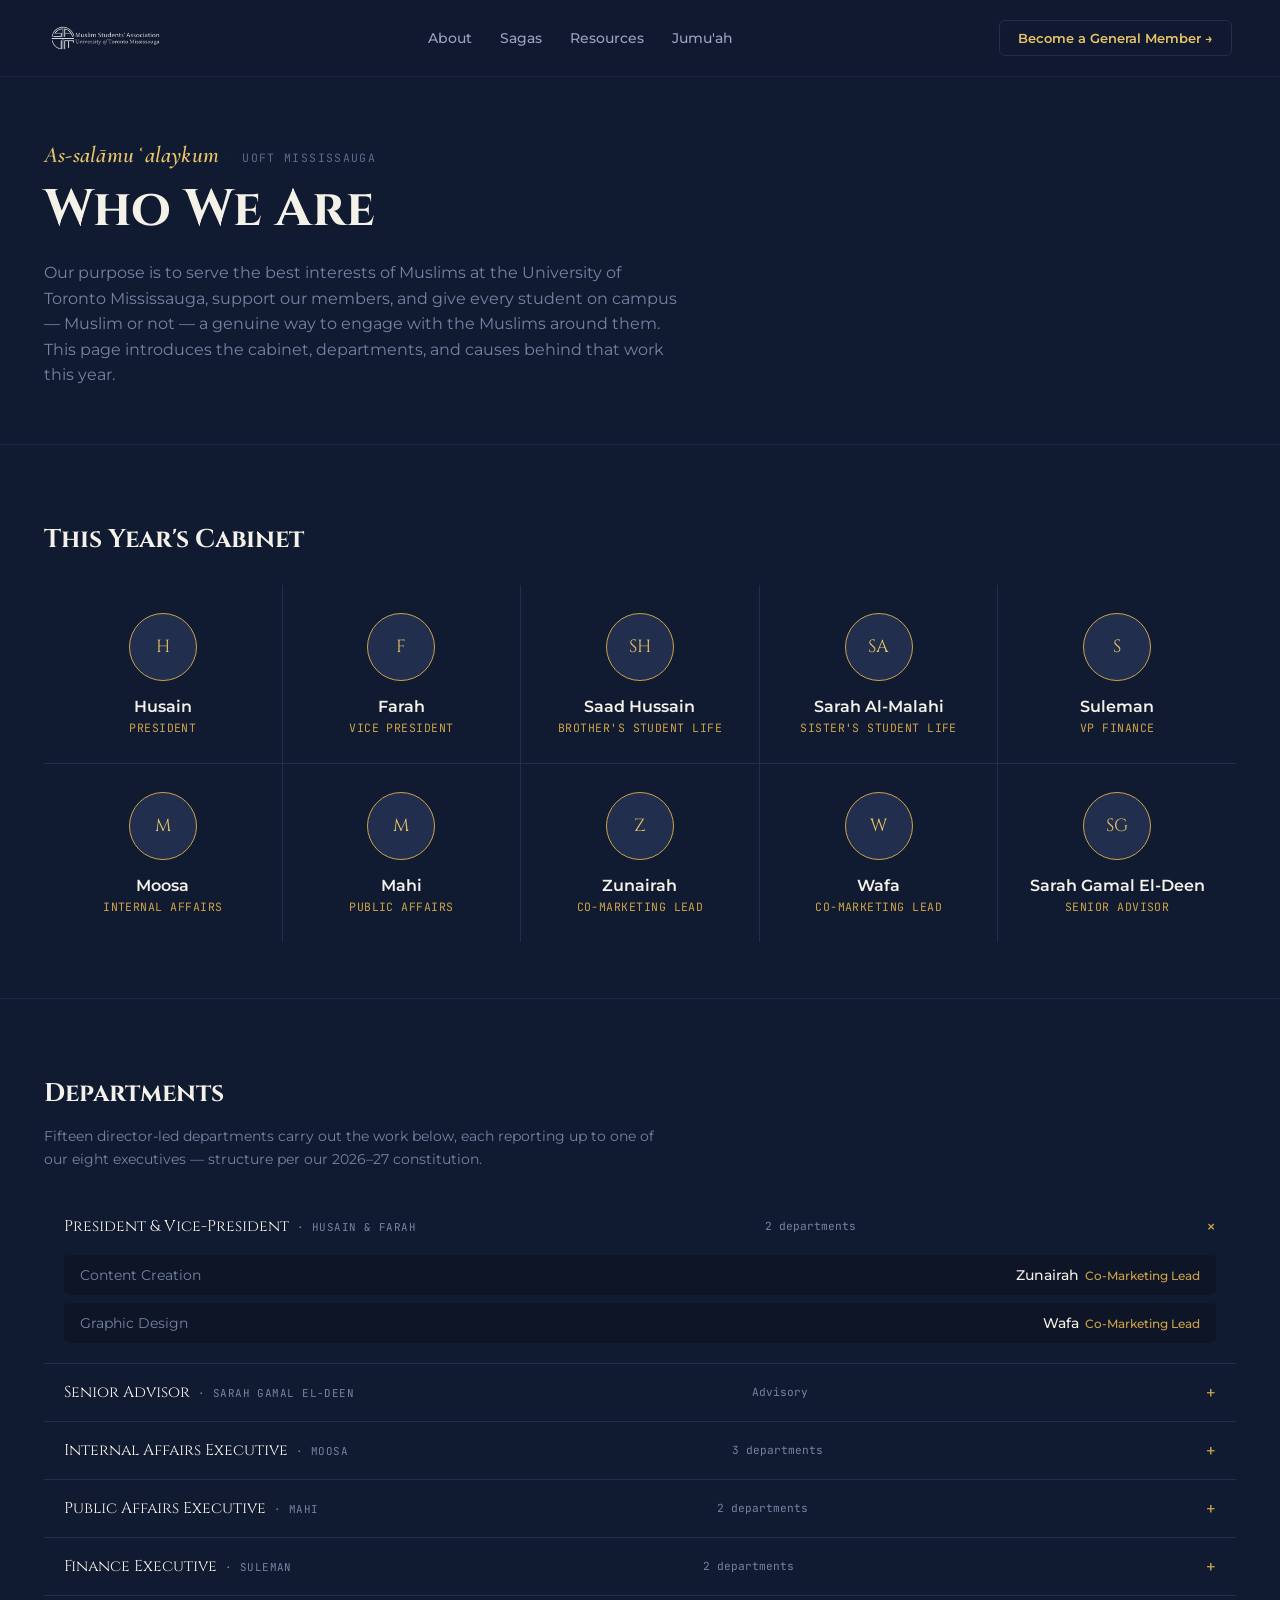
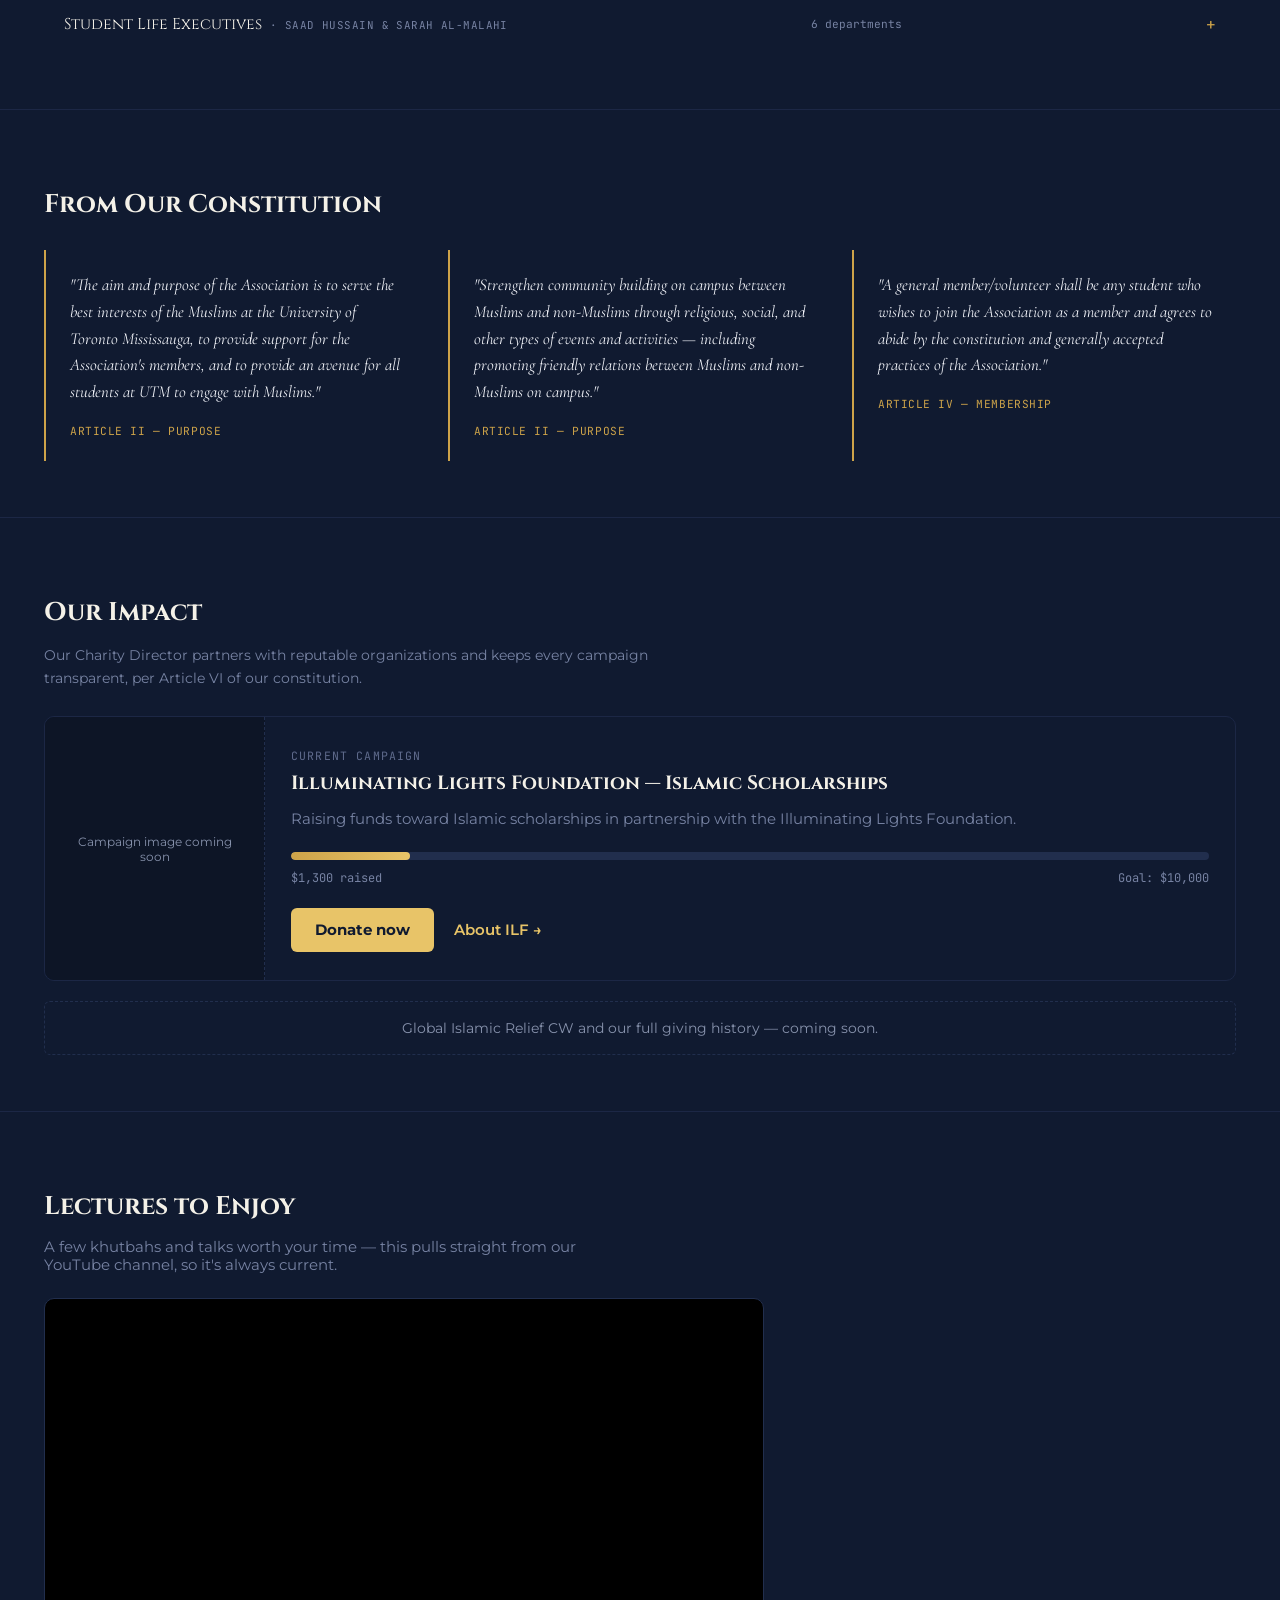
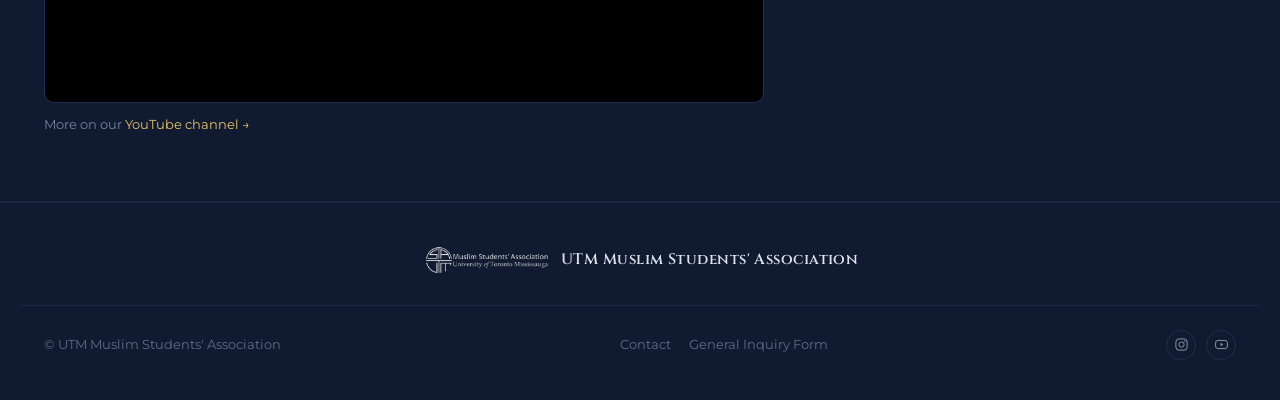
==== about.html @ b7ac8706 "Add files via upload" ====
<!DOCTYPE html>
<html lang="en">
<head>
<meta charset="UTF-8">
<meta name="viewport" content="width=device-width, initial-scale=1.0">
<title>About — UTM MSA</title>
<link rel="preconnect" href="https://fonts.googleapis.com">
<link href="https://fonts.googleapis.com/css2?family=Amiri:wght@400;700&family=Cinzel:wght@500;600;700&family=Cormorant+Garamond:ital,wght@1,500;1,600&family=Montserrat:wght@400;500;600;700&family=JetBrains+Mono:wght@400;500&display=swap" rel="stylesheet">
<link rel="stylesheet" href="styles.css">
<link rel="stylesheet" href="pages.css">
<link rel="stylesheet" href="resources.css">
</head>
<body>

<header class="site-header">
  <div class="wrap" style="display:flex; align-items:center; justify-content:space-between; width:100%;">
    <a class="brand" href="index.html">
      <img src="utm-msa-logo.png" alt="UTM MSA logo" class="site-logo-img">
    </a>
    <nav class="main-nav" style="display:flex; gap:28px; font-size:0.9rem;">
      <a href="about.html">About</a>
      <a href="events.html">Sagas</a>
      <a href="resources.html">Resources</a>
      <a href="jumuah.html">Jumu'ah</a>
    </nav>
    <a class="nav-cta" href="https://forms.gle/REPLACE_ME_GENERAL_FORM" target="_blank" rel="noopener">Become a General Member →</a>
  </div>
</header>

<main>
  <section class="page-hero">
    <div class="wrap">
      <span class="kicker"><span class="kicker-script">As-salāmu ʿalaykum</span><span class="kicker-sep">·</span><span class="kicker-loc">UofT Mississauga</span></span>
      <h1>Who We Are</h1>
      <p>
        Our purpose is to serve the best interests of Muslims at the University of Toronto Mississauga, support our members, and give every student on campus — Muslim or not — a genuine way to engage with the Muslims around them. This page introduces the cabinet, departments, and causes behind that work this year.
      </p>
    </div>
  </section>

  <section class="section-block">
    <div class="wrap">
      <h2 class="section-title">This Year's Cabinet</h2>
      <div class="team-grid" id="teamGrid">
        <!-- Cards are generated by events-team.js from the TEAM array below.
             To edit a name, just change it in that array — no HTML editing needed. -->
      </div>
    </div>
  </section>

  <section class="section-block">
    <div class="wrap">
      <h2 class="section-title">Departments</h2>
      <p class="section-intro">Fifteen director-led departments carry out the work below, each reporting up to one of our eight executives — structure per our 2026–27 constitution.</p>

      <div class="org-chart">
        <details class="org-group" open>
          <summary><span class="org-exec">President &amp; Vice-President<em>· Husain &amp; Farah</em></span><span class="org-count">2 departments</span></summary>
          <ul class="org-directors">
            <li><span class="org-dept">Content Creation</span><span class="org-name">Zunairah<em>Co-Marketing Lead</em></span></li>
            <li><span class="org-dept">Graphic Design</span><span class="org-name">Wafa<em>Co-Marketing Lead</em></span></li>
          </ul>
        </details>

        <details class="org-group">
          <summary><span class="org-exec">Senior Advisor<em>· Sarah Gamal El-Deen</em></span><span class="org-count">Advisory</span></summary>
          <ul class="org-directors">
            <li><span class="org-dept">No directors — advises and supports across every department, keeps long-term projects on track.</span></li>
          </ul>
        </details>

        <details class="org-group">
          <summary><span class="org-exec">Internal Affairs Executive<em>· Moosa</em></span><span class="org-count">3 departments</span></summary>
          <ul class="org-directors">
            <li><span class="org-dept">Islamic Awareness (Da'wah)</span><span class="org-name org-open">Position open</span></li>
            <li><span class="org-dept">Brothers' Prayer Services</span><span class="org-name org-open">Position open</span></li>
            <li><span class="org-dept">Sisters' Prayer Services</span><span class="org-name org-open">Position open</span></li>
          </ul>
        </details>

        <details class="org-group">
          <summary><span class="org-exec">Public Affairs Executive<em>· Mahi</em></span><span class="org-count">2 departments</span></summary>
          <ul class="org-directors">
            <li><span class="org-dept">Campus Advocacy</span><span class="org-name org-open">Position open</span></li>
            <li><span class="org-dept">International Advocacy</span><span class="org-name org-open">Position open</span></li>
          </ul>
        </details>

        <details class="org-group">
          <summary><span class="org-exec">Finance Executive<em>· Suleman</em></span><span class="org-count">2 departments</span></summary>
          <ul class="org-directors">
            <li><span class="org-dept">Charity</span><span class="org-name org-open">Position open</span></li>
            <li><span class="org-dept">Partnership</span><span class="org-name org-open">Position open</span></li>
          </ul>
        </details>

        <details class="org-group">
          <summary><span class="org-exec">Student Life Executives<em>· Saad Hussain &amp; Sarah Al-Malahi</em></span><span class="org-count">6 departments</span></summary>
          <ul class="org-directors">
            <li><span class="org-dept">Brothers' Events</span><span class="org-name org-open">Position open</span></li>
            <li><span class="org-dept">Sisters' Events</span><span class="org-name org-open">Position open</span></li>
            <li><span class="org-dept">Brothers' Islamic Education</span><span class="org-name org-open">Position open</span></li>
            <li><span class="org-dept">Sisters' Islamic Education</span><span class="org-name org-open">Position open</span></li>
            <li><span class="org-dept">Brothers' Volunteer Coordinator</span><span class="org-name org-open">Position open</span></li>
            <li><span class="org-dept">Sisters' Volunteer Coordinator</span><span class="org-name org-open">Position open</span></li>
          </ul>
        </details>
      </div>
    </div>
  </section>

  <section class="section-block">
    <div class="wrap">
      <h2 class="section-title">From Our Constitution</h2>
      <div class="constitution-grid">
        <blockquote class="constitution-card">
          <p>"The aim and purpose of the Association is to serve the best interests of the Muslims at the University of Toronto Mississauga, to provide support for the Association's members, and to provide an avenue for all students at UTM to engage with Muslims."</p>
          <cite>Article II — Purpose</cite>
        </blockquote>
        <blockquote class="constitution-card">
          <p>"Strengthen community building on campus between Muslims and non-Muslims through religious, social, and other types of events and activities — including promoting friendly relations between Muslims and non-Muslims on campus."</p>
          <cite>Article II — Purpose</cite>
        </blockquote>
        <blockquote class="constitution-card">
          <p>"A general member/volunteer shall be any student who wishes to join the Association as a member and agrees to abide by the constitution and generally accepted practices of the Association."</p>
          <cite>Article IV — Membership</cite>
        </blockquote>
      </div>
    </div>
  </section>

  <section class="section-block" id="impact">
    <div class="wrap">
      <h2 class="section-title">Our Impact</h2>
      <p class="section-intro">Our Charity Director partners with reputable organizations and keeps every campaign transparent, per Article VI of our constitution.</p>

      <div class="charity-card">
        <div class="charity-card-media"><!-- REPLACE_ME: campaign photo/banner for Illuminating Lights Foundation --> Campaign image coming soon</div>
        <div class="charity-card-body">
          <span class="section-label">Current Campaign</span>
          <h3>Illuminating Lights Foundation — Islamic Scholarships</h3>
          <p>Raising funds toward Islamic scholarships in partnership with the Illuminating Lights Foundation.</p>
          <div class="charity-progress"><div class="charity-progress-bar" style="width:13%"></div></div>
          <div class="charity-progress-stats"><span>$1,300 raised</span><span>Goal: $10,000</span></div>
          <div class="charity-actions">
            <a class="btn-primary" href="https://www.zeffy.com/en-CA/donation-form/utm-msa-donation" target="_blank" rel="noopener">Donate now</a>
            <a class="btn-text" href="https://illuminatinglights.org/" target="_blank" rel="noopener">About ILF →</a>
          </div>
        </div>
      </div>

      <div class="charity-placeholder-note">Global Islamic Relief CW and our full giving history — coming soon.</div>
    </div>
  </section>

  <section class="section-block">
    <div class="wrap">
      <h2 class="section-title">Lectures to Enjoy</h2>
      <p style="color:var(--text-muted-dark); font-size:14.5px; max-width:560px; margin:-14px 0 24px;">
        A few khutbahs and talks worth your time — this pulls straight from our YouTube channel, so it's always current.
      </p>
      <div class="lecture-frame-wrap">
        <iframe src="https://www.youtube.com/embed/videoseries?list=UUtdhGe8wT1lZTsVpYxa8pXg" title="UTM MSA — Lectures to Enjoy" allow="accelerometer; autoplay; clipboard-write; encrypted-media; gyroscope; picture-in-picture" allowfullscreen></iframe>
      </div>
      <p class="lecture-note">More on our <a href="https://www.youtube.com/@utmmsa" target="_blank" rel="noopener">YouTube channel →</a></p>
    </div>
  </section>
</main>

<footer class="site-footer" style="padding:40px 0;">
  <div class="footer-logo">
    <img src="utm-msa-logo.png" alt="UTM MSA logo" class="site-logo-img">
    <span>UTM Muslim Students' Association</span>
  </div>
  <div class="wrap footer-bottom" style="display:flex; justify-content:space-between; align-items:center; flex-wrap:wrap; gap:12px;">
    <span>© UTM Muslim Students' Association</span>
    <div class="footer-links">
      <a href="mailto:REPLACE_ME@example.com">Contact</a>
      <a href="https://forms.gle/REPLACE_ME_GENERAL_FORM" target="_blank" rel="noopener">General Inquiry Form</a>
    </div>
    <div class="social-links">
      <a href="https://www.instagram.com/utmmsa/?hl=en" target="_blank" rel="noopener" aria-label="Instagram">
        <svg viewBox="0 0 24 24" fill="none" stroke="currentColor" stroke-width="1.6"><rect x="3" y="3" width="18" height="18" rx="5"/><circle cx="12" cy="12" r="4.2"/><circle cx="17.2" cy="6.8" r="1.1" fill="currentColor" stroke="none"/></svg>
      </a>
      <a href="https://www.youtube.com/@utmmsa" target="_blank" rel="noopener" aria-label="YouTube">
        <svg viewBox="0 0 24 24" fill="none" stroke="currentColor" stroke-width="1.6"><rect x="2.5" y="5.5" width="19" height="13" rx="4"/><path d="M10.5 9.2 15 12l-4.5 2.8Z" fill="currentColor" stroke="none"/></svg>
      </a>
    </div>
  </div>
</footer>

<script src="script.js"></script>
<script src="events-team.js"></script>
</body>
</html>
---- styles.css ----
/* ============================================================
   UTM MSA — Design tokens (from Brand & Typography guide + 1C concept)
   ============================================================ */

:root {
  /* Brand colours */
  --navy: #101a30;         /* dark base / nav / footer */
  --navy-black: #0d1526;   /* section contrast */
  --gold: #cda349;         /* primary accent / CTA */
  --gold-light: #e8c468;   /* accent on dark backgrounds */
  --cream: #faf8f3;        /* light backgrounds */

  /* Neutrals */
  --text-body: #16203a;    /* body text on light bg */
  --text-muted: #8792ac;   /* muted text, works on both */
  --text-muted-dark: #7783a3; /* muted text on navy */
  --border-dark: #1c2745;  /* hairline borders on navy */
  --border-dark-2: #212e4d;
  --panel-navy: #101a30;

  /* Fonts */
  --font-display: 'Cinzel', serif;
  --font-body: 'Montserrat', sans-serif;
  --font-mono: 'JetBrains Mono', monospace;
  --font-script: 'Cormorant Garamond', serif;
  --font-arabic: 'Amiri', serif;

  /* Layout */
  --max-width: 1240px;
  --radius-sm: 6px;
  --radius-md: 10px;
}

* { box-sizing: border-box; }

html { scroll-behavior: smooth; }

body {
  margin: 0;
  background: var(--navy);
  color: #eef0f6;
  font-family: var(--font-body);
  -webkit-font-smoothing: antialiased;
}

a { color: inherit; text-decoration: none; }

.wrap {
  max-width: var(--max-width);
  margin: 0 auto;
  padding: 0 24px;
}

/* ---------- Header ---------- */

.site-header {
  position: sticky;
  top: 0;
  z-index: 100;
  display: flex;
  align-items: center;
  justify-content: space-between;
  padding: 16px 24px;
  background: rgba(16, 26, 48, 0.88);
  backdrop-filter: blur(10px);
  border-bottom: 1px solid var(--border-dark);
}

.brand {
  display: flex;
  align-items: center;
  gap: 10px;
  flex-shrink: 0;
}

.site-logo-img {
  height: 50px;
  width: auto;
  display: block;
}

.brand-mark {
  width: 26px;
  height: 26px;
  border: 1.5px solid var(--gold-light);
  transform: rotate(45deg);
  flex: none;
}

.brand-name {
  font-family: var(--font-display);
  font-weight: 600;
  font-size: 17px;
  display: none;
}

.main-nav {
  display: none;
  gap: 30px;
  font-size: 13.5px;
  font-weight: 500;
  color: #9aa3bf;
  flex: 1;
  justify-content: center;
}

.main-nav a:hover { color: var(--gold-light); }

.nav-cta {
  font-size: 13px;
  font-weight: 600;
  color: var(--gold-light);
  border: 1px solid var(--border-dark-2);
  padding: 9px 18px;
  border-radius: var(--radius-sm);
  white-space: nowrap;
  display: none;
}
.nav-cta:hover { border-color: var(--gold-light); }

.nav-toggle {
  display: flex;
  flex-direction: column;
  gap: 5px;
  width: 24px;
  height: 24px;
  background: none;
  border: none;
  cursor: pointer;
  padding: 0;
  color: var(--gold-light);
}

/* Tablet & desktop: show full nav */
@media (min-width: 768px) {
  .site-header {
    padding: 18px 24px;
  }

  .site-logo-img {
    height: 65px;
  }

  .main-nav {
    display: flex;
  }

  .nav-cta {
    display: inline-flex;
    align-items: center;
  }

  .nav-toggle {
    display: none;
  }
}

/* Desktop: even more breathing room */
@media (min-width: 1024px) {
  .site-header {
    padding: 20px 24px;
  }

  .site-logo-img {
    height: 75px;
  }
}

/* ---------- Hero ---------- */

.hero {
  padding: 120px 0;
  position: relative;
  background:
    linear-gradient(100deg, rgba(9, 14, 27, 0.92) 0%, rgba(9, 14, 27, 0.78) 30%, rgba(9, 14, 27, 0.4) 56%, rgba(9, 14, 27, 0.1) 76%),
    url("utm-hero.jpg");
  background-size: cover;
  background-position: center 60%;
  background-repeat: no-repeat;
}

.hero .wrap {
  position: relative;
  z-index: 2;
}

.hero-motif {
  display: none;
}

.hero-motif span {
  position: absolute;
  width: 46px;
  height: 46px;
  border: 1px solid var(--gold-light);
  transform: rotate(45deg);
  animation: pulseSoft 6s ease-in-out infinite;
}

.hero-inner {
  position: relative;
  max-width: 640px;
  padding-left: 40px;
}

.kicker {
  display: flex;
  align-items: baseline;
  flex-wrap: wrap;
  gap: 10px;
}

.kicker-script {
  font-family: var(--font-script);
  font-style: italic;
  font-weight: 600;
  font-size: 23px;
  letter-spacing: 0.01em;
  color: var(--gold-light);
}

.kicker-sep {
  color: var(--border-dark-2);
  font-size: 12px;
}

.kicker-loc {
  font-family: var(--font-mono);
  font-size: 11.5px;
  letter-spacing: 0.12em;
  color: #5f6b8c;
  text-transform: uppercase;
}

.hero h1 {
  font-family: var(--font-display);
  font-size: clamp(34px, 5vw, 52px);
  line-height: 1.15;
  color: #ffffff;
  font-weight: 600;
  text-shadow: 2px 2px 8px rgba(0, 0, 0, 0.5);
  margin: 18px 0 20px;
}

.hero p {
  font-size: 17px;
  line-height: 1.65;
  color: #e7eaf5;
  text-shadow: 0 2px 10px rgba(0, 0, 0, 0.6);
  max-width: 500px;
  margin: 0 0 32px;
}

.hero-actions {
  display: flex;
  gap: 14px;
  flex-wrap: wrap;
}

.btn-primary {
  background: var(--gold-light);
  color: var(--navy);
  font-weight: 700;
  font-size: 14.5px;
  padding: 13px 24px;
  border-radius: var(--radius-sm);
  display: inline-block;
}
.btn-primary:hover { background: var(--gold); }

.btn-text {
  color: var(--gold-light);
  font-weight: 600;
  font-size: 14.5px;
  padding: 13px 6px;
  display: inline-block;
}

.hero-live {
  display: flex;
  align-items: center;
  gap: 9px;
  margin-top: 28px;
  font-family: var(--font-mono);
  font-size: 12.5px;
  color: #9aa3bf;
}

.live-dot {
  width: 8px;
  height: 8px;
  border-radius: 100%;
  background: #8fd17a;
  animation: pulseSoft 2s ease-in-out infinite;
}

@keyframes pulseSoft {
  0%, 100% { opacity: 0.5; }
  50% { opacity: 0.9; }
}

/* ---------- Hero entrance animation ---------- */

.hero-inner > * {
  opacity: 0;
  animation: heroFadeUp 0.85s cubic-bezier(0.16, 0.84, 0.44, 1) forwards;
}

.hero-inner .kicker      { animation-delay: 0.05s; }
.hero-inner h1           { animation-delay: 0.2s; }
.hero-inner p            { animation-delay: 0.35s; }
.hero-inner .hero-actions { animation-delay: 0.5s; }

@keyframes heroFadeUp {
  from { opacity: 0; transform: translateY(18px); }
  to   { opacity: 1; transform: translateY(0); }
}

@media (prefers-reduced-motion: reduce) {
  .hero-inner > * { animation: none; opacity: 1; }
}

/* ---------- Scroll cue ---------- */

.scroll-cue-group {
  position: absolute;
  left: 50%;
  bottom: 26px;
  transform: translateX(-50%);
  display: flex;
  flex-direction: column;
  align-items: center;
  gap: 12px;
  z-index: 3;
}

.scroll-cue-arabic {
  font-family: var(--font-arabic);
  font-size: 15px;
  line-height: 1;
  color: rgba(232, 196, 104, 0.6);
  white-space: nowrap;
}

.scroll-cue {
  width: 34px;
  height: 34px;
  border: 1px solid var(--border-dark-2);
  border-radius: 50%;
  display: flex;
  align-items: center;
  justify-content: center;
  animation: scrollCueBounce 2.4s ease-in-out infinite;
  transition: border-color 0.3s ease;
}

.scroll-cue:hover { border-color: var(--gold-light); }

.scroll-cue-chevron {
  width: 7px;
  height: 7px;
  border-right: 1.5px solid var(--gold-light);
  border-bottom: 1.5px solid var(--gold-light);
  transform: rotate(45deg) translate(-1px, -1px);
}

@keyframes scrollCueBounce {
  0%, 100% { transform: translateY(0); }
  50% { transform: translateY(7px); }
}

@media (prefers-reduced-motion: reduce) {
  .scroll-cue { animation: none; }
}

@media (max-width: 560px) {
  .scroll-cue-group { display: none; }
}

/* ---------- Reveal-on-scroll ---------- */

[data-reveal] {
  opacity: 0;
  transform: translateY(26px);
  transition: opacity 0.6s ease, transform 0.6s ease;
}
[data-reveal].is-visible {
  opacity: 1;
  transform: translateY(0);
}

/* ---------- Section shell ---------- */

.section {
  padding: 76px 24px;
  border-top: 1px solid var(--border-dark);
}

.section-label {
  font-family: var(--font-mono);
  font-size: 11.5px;
  letter-spacing: 0.1em;
  color: #5f6b8c;
  text-transform: uppercase;
}

.section h2 {
  font-family: var(--font-display);
  font-size: 28px;
  font-weight: 600;
  margin: 14px 0 28px;
}

.section-head-row {
  display: flex;
  justify-content: space-between;
  align-items: baseline;
  margin-bottom: 26px;
}
.section-head-row h2 { margin: 0; }

/* ---------- This Week grid ---------- */

.week-grid {
  display: grid;
  grid-template-columns: repeat(4, 1fr);
  gap: 1px;
  background: var(--border-dark-2);
  border: 1px solid var(--border-dark-2);
}

.week-card {
  background: var(--navy);
  padding: 22px 20px;
}

.week-card .ev-date {
  font-family: var(--font-mono);
  font-size: 11.5px;
  color: var(--gold-light);
  margin-bottom: 12px;
}

.week-card .ev-title {
  font-size: 15px;
  font-weight: 700;
  margin-bottom: 6px;
}

.week-card .ev-meta {
  font-size: 12.5px;
  color: var(--text-muted-dark);
}

.week-empty {
  grid-column: 1 / -1;
  padding: 40px 20px;
  text-align: center;
  color: var(--text-muted-dark);
  font-size: 14px;
}

/* ---------- Footer ---------- */

.site-footer {
  border-top: 1px solid var(--border-dark);
  padding: 48px 24px 32px;
}

.footer-dua-block {
  max-width: 680px;
  margin: 0 auto 44px;
  text-align: center;
}

.footer-dua-block .section-label { display: block; margin-bottom: 18px; }

.footer-dua-arabic {
  font-family: var(--font-arabic);
  font-size: clamp(24px, 3.2vw, 34px);
  line-height: 1.9;
  color: var(--gold-light);
  margin: 0 0 18px;
}

.footer-dua-translation {
  font-family: var(--font-display);
  font-size: 15px;
  line-height: 1.7;
  color: #b7bdd3;
  margin: 0;
}

.footer-dua-ref {
  color: #5f6b8c;
  font-family: var(--font-mono);
  font-size: 12px;
}

.footer-main {
  display: flex;
  justify-content: space-between;
  align-items: center;
  flex-wrap: wrap;
  gap: 20px;
  border-top: 1px solid var(--border-dark);
  padding-top: 28px;
}

.footer-meta {
  display: flex;
  align-items: center;
  gap: 24px;
  flex-wrap: wrap;
}

.footer-brand {
  display: flex;
  align-items: center;
  gap: 10px;
}

.footer-brand .site-logo-img {
  height: 32px;
  width: auto;
}

.footer-brand span {
  font-family: var(--font-display);
  font-weight: 600;
  font-size: 15px;
  letter-spacing: 0.03em;
  color: #dfe3ee;
}

@media (max-width: 640px) {
  .footer-main { justify-content: center; text-align: center; }
  .footer-meta { justify-content: center; }
}

/* Simpler footer-bottom row used on about/events/resources pages */
.footer-bottom {
  font-size: 12.5px;
  color: #5f6b8c;
  border-top: 1px solid var(--border-dark);
  padding-top: 24px;
}

.footer-links {
  display: flex;
  align-items: center;
  gap: 18px;
  flex-wrap: wrap;
  font-size: 12.5px;
  color: #5f6b8c;
}

.footer-links a { color: #5f6b8c; }
.footer-links a:hover { color: var(--gold-light); }

.social-links {
  display: flex;
  gap: 10px;
}

.social-links a {
  width: 30px;
  height: 30px;
  border: 1.5px solid var(--border-dark-2);
  border-radius: 100px;
  display: flex;
  align-items: center;
  justify-content: center;
  color: #8792ac;
}
.social-links a svg { width: 15px; height: 15px; }
.social-links a:hover { border-color: var(--gold-light); color: var(--gold-light); }

.footer-credit {
  text-align: center;
  margin-top: 22px;
  padding-top: 18px;
  border-top: 1px solid var(--border-dark);
  font-family: var(--font-mono);
  font-size: 11.5px;
  letter-spacing: 0.03em;
  color: #4c567a;
}

/* ---------- Responsive ---------- */

@media (max-width: 900px) {
  .main-nav { display: none; }
  .week-grid { grid-template-columns: repeat(2, 1fr); }
}

@media (max-width: 560px) {
  .week-grid { grid-template-columns: 1fr; }
  .hero { padding: 72px 20px 64px; }
  .footer-bottom { flex-direction: column; align-items: flex-start; }
}
---- pages.css ----
/* ============================================================
   UTM MSA — Additive styles for About & Events pages
   Loaded AFTER styles.css — reuses the same CSS variables
   (--navy, --gold, --cream, --font-display, etc.)
   ============================================================ */

/* ---------- Shared page hero ---------- */

.page-hero {
  padding: 64px 0 40px;
  border-bottom: 1px solid var(--border-dark);
}

.page-hero h1 {
  font-family: var(--font-display);
  font-size: clamp(2.2rem, 5vw, 3.2rem);
  margin: 6px 0 14px;
  color: #f4f1e8;
}

.page-hero p {
  color: var(--text-muted-dark);
  max-width: 640px;
  line-height: 1.6;
}

.section-block {
  padding: 56px 0;
  border-bottom: 1px solid var(--border-dark);
}

.section-title {
  font-family: var(--font-display);
  font-size: 1.6rem;
  color: #f4f1e8;
  margin-bottom: 28px;
}

/* ---------- Team grid (About page) ---------- */

.team-grid {
  display: grid;
  grid-template-columns: repeat(auto-fill, minmax(220px, 1fr));
  gap: 1px;
  background: var(--border-dark-2);
}

.team-card {
  background: var(--panel-navy);
  padding: 28px 20px;
  text-align: center;
}

.team-avatar {
  width: 68px;
  height: 68px;
  margin: 0 auto 16px;
  border-radius: 50%;
  background: var(--border-dark-2);
  border: 1px solid var(--gold);
  display: flex;
  align-items: center;
  justify-content: center;
  font-family: var(--font-display);
  font-size: 1.1rem;
  color: var(--gold-light);
}

.team-name {
  font-family: var(--font-body);
  font-weight: 600;
  color: #f4f1e8;
  margin: 0 0 4px;
  font-size: 0.98rem;
}

.team-title {
  font-family: var(--font-mono);
  font-size: 0.72rem;
  letter-spacing: 0.04em;
  text-transform: uppercase;
  color: var(--gold);
  margin: 0;
}

/* ---------- Events list (Events page) ---------- */

.event-row {
  display: grid;
  grid-template-columns: 110px 1fr auto;
  gap: 20px;
  align-items: center;
  padding: 18px 20px;
  background: var(--panel-navy);
  border: 1px solid var(--border-dark);
  border-radius: var(--radius-sm);
  margin-bottom: 10px;
}

.event-date-badge {
  font-family: var(--font-mono);
  font-size: 0.78rem;
  color: var(--gold-light);
  text-transform: uppercase;
}

.event-row h3 {
  font-family: var(--font-body);
  font-weight: 600;
  font-size: 1rem;
  margin: 0 0 4px;
  color: #f4f1e8;
}

.event-meta {
  font-size: 0.85rem;
  color: var(--text-muted-dark);
}

.event-tag {
  font-family: var(--font-mono);
  font-size: 0.68rem;
  text-transform: uppercase;
  letter-spacing: 0.05em;
  color: var(--gold);
  border: 1px solid var(--gold);
  border-radius: 999px;
  padding: 4px 10px;
  white-space: nowrap;
}

/* Past events render muted/dimmer */
.event-row.is-past {
  opacity: 0.55;
}
.event-row.is-past .event-tag {
  color: var(--text-muted);
  border-color: var(--border-dark-2);
}

.empty-state {
  padding: 32px 20px;
  text-align: center;
  color: var(--text-muted-dark);
  background: var(--panel-navy);
  border: 1px dashed var(--border-dark-2);
  border-radius: var(--radius-sm);
}

/* ---------- Instagram embed grid ---------- */

.ig-grid {
  display: grid;
  grid-template-columns: repeat(auto-fit, minmax(280px, 1fr));
  gap: 20px;
}

.ig-slot {
  background: var(--panel-navy);
  border: 1px dashed var(--border-dark-2);
  border-radius: var(--radius-md);
  min-height: 340px;
  display: flex;
  align-items: center;
  justify-content: center;
  text-align: center;
  padding: 24px;
  color: var(--text-muted);
  font-size: 0.85rem;
  line-height: 1.6;
}

/* Once real embeds are pasted in, Instagram's own blockquote styling takes over */
.ig-slot.has-embed {
  border-style: solid;
  padding: 0;
  display: block;
}

/* ---------- Section intro (shared) ---------- */

.section-intro {
  color: var(--text-muted-dark);
  font-size: 0.9rem;
  line-height: 1.6;
  max-width: 620px;
  margin: -14px 0 26px;
}

/* ---------- Org chart / Departments (About page) ---------- */

.org-chart {
  display: flex;
  flex-direction: column;
  gap: 1px;
  background: var(--border-dark-2);
}

.org-group {
  background: var(--panel-navy);
}

.org-group summary {
  list-style: none;
  cursor: pointer;
  padding: 18px 20px;
  display: flex;
  justify-content: space-between;
  align-items: center;
  gap: 12px;
}

.org-group summary::-webkit-details-marker { display: none; }

.org-group summary::after {
  content: '+';
  font-family: var(--font-mono);
  color: var(--gold);
  font-size: 16px;
  transition: transform 0.25s ease;
  flex-shrink: 0;
}

.org-group[open] summary::after { transform: rotate(45deg); }

.org-exec {
  font-family: var(--font-display);
  font-size: 0.98rem;
  color: #f4f1e8;
}

.org-exec em {
  font-style: normal;
  color: var(--text-muted-dark);
  font-family: var(--font-mono);
  font-size: 0.68rem;
  text-transform: uppercase;
  letter-spacing: 0.04em;
  margin-left: 8px;
}

.org-count {
  font-family: var(--font-mono);
  font-size: 0.7rem;
  color: var(--text-muted-dark);
  white-space: nowrap;
}

.org-directors {
  list-style: none;
  margin: 0;
  padding: 0 20px 20px;
  display: grid;
  gap: 8px;
}

.org-directors li {
  display: flex;
  justify-content: space-between;
  align-items: center;
  flex-wrap: wrap;
  gap: 6px;
  padding: 12px 16px;
  background: var(--navy-black);
  border-radius: var(--radius-sm);
  font-size: 0.86rem;
}

.org-dept { color: var(--text-muted-dark); }

.org-name {
  color: #f4f1e8;
  font-weight: 500;
}

.org-name em {
  font-style: normal;
  color: var(--gold);
  font-size: 0.72rem;
  margin-left: 6px;
}

.org-open {
  color: var(--text-muted);
  font-style: italic;
  font-weight: 400;
}

/* ---------- Constitution excerpts (About page) ---------- */

.constitution-grid {
  display: grid;
  grid-template-columns: repeat(auto-fit, minmax(260px, 1fr));
  gap: 20px;
}

.constitution-card {
  background: var(--panel-navy);
  border-left: 2px solid var(--gold);
  padding: 22px 24px;
  margin: 0;
}

.constitution-card p {
  font-family: var(--font-script);
  font-style: italic;
  font-size: 1.05rem;
  line-height: 1.6;
  color: #eef0f6;
  margin: 0 0 14px;
}

.constitution-card cite {
  font-family: var(--font-mono);
  font-size: 0.7rem;
  text-transform: uppercase;
  letter-spacing: 0.05em;
  color: var(--gold);
  font-style: normal;
}

/* ---------- Impact / charity card (About page) ---------- */

.charity-card {
  display: grid;
  grid-template-columns: 220px 1fr;
  background: var(--panel-navy);
  border: 1px solid var(--border-dark);
  border-radius: var(--radius-md);
  overflow: hidden;
}

.charity-card-media {
  background: var(--navy-black);
  border-right: 1px dashed var(--border-dark-2);
  display: flex;
  align-items: center;
  justify-content: center;
  text-align: center;
  padding: 20px;
  min-height: 180px;
  color: var(--text-muted);
  font-size: 0.78rem;
}

.charity-card-body { padding: 28px 26px; }

.charity-card-body h3 {
  font-family: var(--font-display);
  font-size: 1.2rem;
  color: #f4f1e8;
  margin: 6px 0 12px;
}

.charity-card-body p {
  color: var(--text-muted-dark);
  font-size: 0.92rem;
  line-height: 1.6;
  margin: 0 0 20px;
}

.charity-progress {
  height: 8px;
  border-radius: 999px;
  background: var(--border-dark-2);
  overflow: hidden;
  margin-bottom: 10px;
}

.charity-progress-bar {
  height: 100%;
  background: linear-gradient(90deg, var(--gold), var(--gold-light));
  border-radius: 999px;
}

.charity-progress-stats {
  display: flex;
  justify-content: space-between;
  font-family: var(--font-mono);
  font-size: 0.75rem;
  color: var(--text-muted-dark);
  margin-bottom: 22px;
}

.charity-actions {
  display: flex;
  gap: 14px;
  flex-wrap: wrap;
}

.charity-placeholder-note {
  margin-top: 20px;
  padding: 18px 20px;
  border: 1px dashed var(--border-dark-2);
  border-radius: var(--radius-sm);
  color: var(--text-muted);
  font-size: 0.85rem;
  text-align: center;
}

@media (max-width: 640px) {
  .charity-card { grid-template-columns: 1fr; }
  .charity-card-media { border-right: none; border-bottom: 1px dashed var(--border-dark-2); }
}

/* ---------- Sagas: arrow flight intro ---------- */

.sagas-flight {
  position: relative;
  padding: 56px 0 26px;
  border-bottom: 1px solid var(--border-dark);
  overflow: hidden;
}

.sagas-flight-inner {
  position: relative;
  height: 210px;
}

.sagas-arrow {
  position: absolute;
  top: 50%;
  left: 0;
  width: 60px;
  height: 20px;
  color: var(--gold-light);
  transform: translateY(-50%);
  filter: drop-shadow(0 0 8px rgba(232, 196, 104, 0.7));
  animation: sagaFly 3.6s cubic-bezier(0.3, 0.7, 0.4, 1) forwards;
}

@keyframes sagaFly {
  from { left: 0%; }
  to   { left: calc(100% - 60px); }
}

.saga-card {
  position: absolute;
  left: var(--pos);
  top: 50%;
  transform: translate(-50%, -50%) scale(0.6);
  opacity: 0;
  width: 128px;
  padding: 14px 12px;
  background: var(--panel-navy);
  border: 1px solid var(--border-dark-2);
  border-radius: var(--radius-sm);
  text-align: center;
  font-family: var(--font-display);
  font-size: 12.5px;
  color: #f4f1e8;
  animation: sagaCardPop 0.5s ease forwards;
}

.saga-card span {
  display: block;
  margin-top: 5px;
  font-family: var(--font-mono);
  font-size: 9px;
  color: var(--text-muted-dark);
  text-transform: uppercase;
  letter-spacing: 0.03em;
}

.saga-card:nth-of-type(2) { animation-delay: 0.2s; }
.saga-card:nth-of-type(3) { animation-delay: 0.75s; }
.saga-card:nth-of-type(4) { animation-delay: 1.3s; }
.saga-card:nth-of-type(5) { animation-delay: 1.9s; }
.saga-card:nth-of-type(6) { animation-delay: 2.5s; }
.saga-card:nth-of-type(7) { animation-delay: 3.05s; }

@keyframes sagaCardPop {
  to { opacity: 1; transform: translate(-50%, -50%) scale(1); }
}

.sagas-flight-note {
  margin: 8px auto 0;
  text-align: center;
  font-family: var(--font-mono);
  font-size: 10.5px;
  color: var(--text-muted);
  letter-spacing: 0.02em;
}

.sagas-tabs-wrap {
  opacity: 0;
  animation: fadeUpIn 0.6s ease forwards;
  animation-delay: 3.6s;
}

@keyframes fadeUpIn {
  from { opacity: 0; transform: translateY(14px); }
  to   { opacity: 1; transform: translateY(0); }
}

@media (prefers-reduced-motion: reduce) {
  .sagas-arrow, .saga-card, .sagas-tabs-wrap { animation: none !important; opacity: 1 !important; transform: none !important; }
}

@media (max-width: 720px) {
  .sagas-flight { display: none; } /* the flight intro needs width to breathe; mobile jumps straight to tabs */
  .sagas-tabs-wrap { opacity: 1; animation: none; }
}

/* ---------- Sagas: tabs ---------- */

.saga-tabs {
  display: flex;
  gap: 8px;
  margin-bottom: 28px;
  flex-wrap: wrap;
}

.saga-tab {
  font-family: var(--font-mono);
  font-size: 12px;
  letter-spacing: 0.05em;
  text-transform: uppercase;
  color: var(--text-muted-dark);
  background: none;
  border: 1px solid var(--border-dark-2);
  padding: 10px 18px;
  border-radius: 999px;
  cursor: pointer;
  transition: border-color 0.25s ease, color 0.25s ease, background 0.25s ease;
}

.saga-tab:hover { border-color: var(--gold); color: var(--gold-light); }

.saga-tab.is-active {
  background: var(--gold);
  border-color: var(--gold);
  color: var(--navy);
  font-weight: 600;
}

.saga-panel { display: none; }
.saga-panel.is-active { display: block; animation: fadeUpSmall 0.4s ease; }

@keyframes fadeUpSmall {
  from { opacity: 0; transform: translateY(8px); }
  to   { opacity: 1; transform: translateY(0); }
}

.event-row[data-zoomable] {
  cursor: pointer;
  transition: border-color 0.25s ease, transform 0.25s ease;
}
.event-row[data-zoomable]:hover { border-color: var(--gold); }
.event-row[data-zoomable]:focus-visible { outline: 2px solid var(--gold-light); outline-offset: 2px; }

/* ---------- Zoom-open shared-element transition ---------- */

.zoom-backdrop {
  position: fixed;
  inset: 0;
  background: rgba(5, 9, 18, 0);
  z-index: 200;
  transition: background 0.4s ease;
}
.zoom-backdrop.is-visible { background: rgba(5, 9, 18, 0.82); }

.zoom-clone {
  position: fixed;
  z-index: 201;
  background: var(--panel-navy);
  border: 1px solid var(--border-dark-2);
  border-radius: var(--radius-md);
  overflow: auto;
  box-shadow: 0 0 0 rgba(0, 0, 0, 0);
  transition: top 0.42s cubic-bezier(0.2, 0.8, 0.2, 1), left 0.42s cubic-bezier(0.2, 0.8, 0.2, 1),
    width 0.42s cubic-bezier(0.2, 0.8, 0.2, 1), height 0.42s cubic-bezier(0.2, 0.8, 0.2, 1),
    box-shadow 0.42s ease;
}
.zoom-clone.is-open { box-shadow: 0 30px 80px rgba(0, 0, 0, 0.55); }

.zoom-clone .zoom-detail { padding: 30px 28px; }
.zoom-clone .zoom-detail h3 { font-family: var(--font-display); font-size: 1.4rem; color: #f4f1e8; margin: 14px 0 10px; }
.zoom-clone .zoom-detail .event-meta { font-size: 0.95rem; margin-bottom: 14px; }

.zoom-close {
  position: absolute;
  top: 14px;
  right: 16px;
  width: 30px;
  height: 30px;
  border-radius: 50%;
  border: 1px solid var(--border-dark-2);
  background: var(--navy-black);
  color: var(--text-muted-dark);
  font-size: 13px;
  cursor: pointer;
  z-index: 2;
}
.zoom-close:hover { border-color: var(--gold-light); color: var(--gold-light); }

@media (prefers-reduced-motion: reduce) {
  .zoom-backdrop, .zoom-clone { transition: none !important; }
}
---- resources.css ----
/* ============================================================
   UTM MSA — Resources page styles
   Appended concept: resource-grid cards + anchored detail sections
   ============================================================ */

.page-eyebrow {
  font-family: var(--font-mono);
  font-size: 11.5px;
  letter-spacing: 0.12em;
  color: #5f6b8c;
  text-transform: uppercase;
  display: block;
  margin-bottom: 10px;
}

/* ---------- Resource card grid ---------- */

.resource-grid {
  display: grid;
  grid-template-columns: repeat(3, 1fr);
  gap: 1px;
  background: var(--border-dark-2);
  border: 1px solid var(--border-dark-2);
}

/* Homepage resource preview: compact badge-icon cards, single row on desktop */
#resourcesPreview .resource-grid {
  grid-template-columns: repeat(2, 1fr);
}

@media (min-width: 640px) {
  #resourcesPreview .resource-grid { grid-template-columns: repeat(3, 1fr); }
}

@media (min-width: 900px) {
  #resourcesPreview .resource-grid { grid-template-columns: repeat(5, 1fr); }
}

#resourcesPreview .resource-card {
  padding: 30px 16px 26px;
  text-align: center;
  display: flex;
  flex-direction: column;
  align-items: center;
}

#resourcesPreview .resource-badge {
  width: 46px;
  height: 46px;
  border-radius: 50%;
  border: 1.5px solid var(--border-dark-2);
  display: flex;
  align-items: center;
  justify-content: center;
  margin: 0 auto 16px;
  transition: background 0.35s ease, border-color 0.35s ease, transform 0.35s ease;
}

#resourcesPreview .resource-badge svg {
  width: 19px;
  height: 19px;
  stroke: var(--gold);
  fill: none;
  stroke-width: 1.5;
  stroke-linecap: round;
  stroke-linejoin: round;
  transition: stroke 0.35s ease;
}

#resourcesPreview .resource-card:hover .resource-badge {
  background: linear-gradient(135deg, var(--gold) 0%, var(--gold-light) 100%);
  border-color: var(--gold-light);
  transform: scale(1.08) rotate(-6deg);
}

#resourcesPreview .resource-card:hover .resource-badge svg {
  stroke: var(--navy);
}

#resourcesPreview .resource-card h3 {
  font-size: 13.5px;
  line-height: 1.3;
}

#resourcesPreview .resource-excerpt {
  text-align: center;
}

#resourcesPreview .resource-goto {
  margin-top: 12px;
}

@media (max-width: 900px) {
  .resource-grid { grid-template-columns: repeat(2, 1fr); }
}
@media (max-width: 560px) {
  .resource-grid { grid-template-columns: 1fr; }
}

.resource-card {
  background: var(--navy);
  padding: 28px 24px;
  display: block;
  position: relative;
  transition: background 0.35s ease;
  overflow: hidden;
}

.resource-icon {
  width: 8px;
  height: 8px;
  border: 1.5px solid var(--gold);
  transform: rotate(45deg);
  margin-bottom: 22px;
  transition: transform 0.35s ease, border-color 0.35s ease;
}

.resource-card:hover .resource-icon {
  transform: rotate(225deg);
  border-color: var(--gold-light);
}

.resource-card h3 {
  font-size: 15.5px;
  font-weight: 700;
  margin: 0 0 8px;
  color: #eef0f6;
}

.resource-excerpt {
  font-size: 13px;
  line-height: 1.55;
  color: var(--text-muted-dark);
  max-height: 0;
  opacity: 0;
  transform: translateY(-4px);
  overflow: hidden;
  transition: opacity 0.35s ease, transform 0.35s ease, max-height 0.35s ease, margin 0.35s ease;
  margin: 0;
}

.resource-card:hover .resource-excerpt {
  max-height: 120px;
  opacity: 1;
  transform: translateY(0);
  margin: 8px 0 0 0;
}

.resource-goto {
  font-family: var(--font-mono);
  font-size: 11px;
  letter-spacing: 0.06em;
  text-transform: uppercase;
  color: var(--gold-light);
  opacity: 0;
  transform: translateX(-4px);
  transition: opacity 0.35s ease, transform 0.35s ease;
  display: inline-block;
  margin-top: 14px;
}

.resource-card:hover .resource-goto {
  opacity: 1;
  transform: translateX(0);
}

/* ---------- Detail sections (anchored targets) ---------- */

.resource-detail {
  padding: 72px 0;
  border-top: 1px solid var(--border-dark);
  scroll-margin-top: 90px; /* keeps the sticky header from covering the heading on scroll-to */
}

.resource-detail .section-label { display: block; margin-bottom: 12px; }

.resource-detail h2 {
  font-family: var(--font-display);
  font-size: 26px;
  font-weight: 600;
  margin: 0 0 16px;
}

.resource-detail > .wrap > p.lead {
  font-size: 15.5px;
  line-height: 1.7;
  color: #9aa3bf;
  max-width: 620px;
  margin: 0 0 32px;
}

.resource-subgrid {
  display: grid;
  grid-template-columns: repeat(2, 1fr);
  gap: 24px;
}
@media (max-width: 700px) {
  .resource-subgrid { grid-template-columns: 1fr; }
}

.resource-sublist h4 {
  font-family: var(--font-mono);
  font-size: 12px;
  letter-spacing: 0.06em;
  text-transform: uppercase;
  color: var(--gold-light);
  margin: 0 0 14px;
}

.resource-sublist ul {
  list-style: none;
  margin: 0;
  padding: 0;
}

.resource-sublist li {
  padding: 12px 0;
  border-bottom: 1px solid var(--border-dark);
  font-size: 14px;
  color: #cdd3e6;
}

.resource-sublist li:last-child { border-bottom: none; }

.resource-sublist li .item-title {
  font-weight: 600;
  color: #eef0f6;
  display: block;
  margin-bottom: 3px;
}

.resource-sublist li .item-meta {
  font-size: 12.5px;
  color: var(--text-muted-dark);
}

/* ---------- Crisis / urgent callout ---------- */

.crisis-callout {
  background: linear-gradient(135deg, rgba(205,163,73,0.08), rgba(205,163,73,0.02));
  border: 1px solid var(--gold);
  border-radius: var(--radius-md);
  padding: 28px 28px;
  margin-bottom: 40px;
}

.crisis-callout h3 {
  font-family: var(--font-display);
  font-size: 18px;
  color: #f4f1e8;
  margin: 0 0 6px;
}

.crisis-callout > p {
  font-size: 13.5px;
  color: var(--text-muted-dark);
  margin: 0 0 20px;
  max-width: 560px;
}

.crisis-row {
  display: grid;
  grid-template-columns: repeat(3, 1fr);
  gap: 16px;
}
@media (max-width: 700px) {
  .crisis-row { grid-template-columns: 1fr; }
}

.crisis-item {
  background: rgba(16,26,48,0.5);
  border: 1px solid var(--border-dark-2);
  border-radius: var(--radius-sm);
  padding: 16px 18px;
}

.crisis-item .crisis-label {
  font-family: var(--font-mono);
  font-size: 11px;
  text-transform: uppercase;
  letter-spacing: 0.05em;
  color: var(--gold-light);
  display: block;
  margin-bottom: 6px;
}

.crisis-item .crisis-number {
  font-weight: 700;
  font-size: 15px;
  color: #f4f1e8;
  display: block;
  margin-bottom: 4px;
}

.crisis-item .crisis-note {
  font-size: 12px;
  color: var(--text-muted-dark);
  line-height: 1.5;
}

/* ---------- Info cards: masjids, food, aid ---------- */

.info-grid {
  display: grid;
  grid-template-columns: repeat(2, 1fr);
  gap: 16px;
}
@media (max-width: 700px) {
  .info-grid { grid-template-columns: 1fr; }
}

.info-card {
  background: var(--panel-navy);
  border: 1px solid var(--border-dark);
  border-radius: var(--radius-md);
  padding: 22px 22px;
  transition: border-color 0.25s ease, transform 0.25s ease;
}

.info-card:hover {
  border-color: var(--border-dark-2);
  transform: translateY(-2px);
}

.info-card-head {
  display: flex;
  align-items: flex-start;
  justify-content: space-between;
  gap: 10px;
  margin-bottom: 10px;
}

.info-card h4 {
  font-size: 15px;
  font-weight: 700;
  color: #eef0f6;
  margin: 0;
}

.info-card .info-sub {
  font-size: 12px;
  color: var(--gold-light);
  font-family: var(--font-mono);
  margin: 2px 0 0;
}

.info-card p.info-desc {
  font-size: 13px;
  color: var(--text-muted-dark);
  line-height: 1.6;
  margin: 0 0 14px;
}

.info-card .info-meta-row {
  display: flex;
  flex-wrap: wrap;
  gap: 8px 18px;
  font-size: 12px;
  color: var(--text-muted);
  margin-bottom: 14px;
}

.info-card .info-meta-row span strong {
  color: #cdd3e6;
  font-weight: 600;
}

.info-links {
  display: flex;
  gap: 10px;
  flex-wrap: wrap;
}

.link-btn {
  font-family: var(--font-mono);
  font-size: 11px;
  text-transform: uppercase;
  letter-spacing: 0.04em;
  color: var(--gold-light);
  border: 1px solid var(--border-dark-2);
  border-radius: 999px;
  padding: 6px 14px;
  transition: border-color 0.25s ease, color 0.25s ease;
}
.link-btn:hover {
  border-color: var(--gold-light);
}

.distance-chip {
  font-family: var(--font-mono);
  font-size: 11px;
  color: var(--gold);
  border: 1px solid var(--gold);
  border-radius: 999px;
  padding: 3px 10px;
  white-space: nowrap;
  flex: none;
}

.coming-soon-badge {
  font-family: var(--font-mono);
  font-size: 10px;
  text-transform: uppercase;
  letter-spacing: 0.05em;
  color: var(--text-muted);
  border: 1px dashed var(--border-dark-2);
  border-radius: 999px;
  padding: 3px 10px;
  white-space: nowrap;
  flex: none;
}

.subsection-heading {
  font-family: var(--font-mono);
  font-size: 12px;
  letter-spacing: 0.06em;
  text-transform: uppercase;
  color: var(--gold-light);
  margin: 36px 0 16px;
}
.subsection-heading:first-of-type { margin-top: 0; }

.note-inline {
  font-size: 13px;
  color: var(--text-muted-dark);
  background: rgba(255,255,255,0.02);
  border-left: 2px solid var(--gold);
  padding: 10px 16px;
  margin: 0 0 28px;
  line-height: 1.6;
}

/* ---------- Site logo (header + footer) ---------- */

.site-logo-img {
  height: 30px;
  width: auto;
  display: block;
}

.footer-logo {
  display: flex;
  align-items: center;
  gap: 10px;
  margin-bottom: 28px;
  justify-content: center;
}

.footer-logo img {
  height: 34px;
  width: auto;
}

.footer-logo span {
  font-family: var(--font-display);
  font-weight: 600;
  font-size: 15px;
  letter-spacing: 0.03em;
  color: #dfe3ee;
}

/* ---------- Custom resource-card icons (replace plain diamond) ---------- */

.resource-icon-svg {
  width: 12px;
  height: 12px;
  margin-bottom: 22px;
  transition: transform 0.35s ease;
}
.resource-icon-svg svg {
  width: 100%;
  height: 100%;
  stroke: var(--gold);
  fill: none;
  stroke-width: 1.4;
  stroke-linecap: round;
  stroke-linejoin: round;
  transition: stroke 0.35s ease;
}
.resource-card:hover .resource-icon-svg,
.info-card:hover .resource-icon-svg {
  transform: scale(1.08);
}
.resource-card:hover .resource-icon-svg svg,
.info-card:hover .resource-icon-svg svg {
  stroke: var(--gold-light);
}

/* ---------- Lectures to Enjoy ---------- */

.lecture-frame-wrap {
  border: 1px solid var(--border-dark-2);
  border-radius: var(--radius-md);
  overflow: hidden;
  background: #000;
  aspect-ratio: 16 / 9;
  max-width: 720px;
}
.lecture-frame-wrap iframe {
  width: 100%;
  height: 100%;
  border: 0;
  display: block;
}
.lecture-note {
  font-size: 12.5px;
  color: var(--text-muted-dark);
  margin-top: 14px;
  max-width: 620px;
}
.lecture-note a { color: var(--gold-light); }

/* ---------- Homepage weekly highlight (Instagram embed) ---------- */

.highlight-section {
  padding: 60px 24px;
  border-top: 1px solid var(--border-dark);
  border-bottom: 1px solid var(--border-dark);
}
.highlight-inner {
  max-width: var(--max-width);
  margin: 0 auto;
  display: grid;
  grid-template-columns: 1fr 340px;
  gap: 40px;
  align-items: center;
}
@media (max-width: 800px) {
  .highlight-inner { grid-template-columns: 1fr; }
}
.highlight-text .kicker { display: block; margin-bottom: 10px; }
.highlight-text h2 {
  font-family: var(--font-display);
  font-size: 26px;
  margin: 0 0 14px;
}
.highlight-text p {
  font-size: 14.5px;
  line-height: 1.7;
  color: #9aa3bf;
  max-width: 440px;
  margin: 0 0 20px;
}
.highlight-embed {
  border-radius: var(--radius-md);
  overflow: hidden;
  background: #fff;
  max-width: 340px;
  margin: 0 auto;
}
.highlight-embed iframe,
.highlight-embed blockquote {
  margin: 0 !important;
  width: 100% !important;
}

/* ---------- Coming soon block (Boycott List) ---------- */

.coming-soon {
  padding: 48px 32px;
  text-align: center;
  background: var(--panel-navy);
  border: 1px dashed var(--border-dark-2);
  border-radius: var(--radius-md);
  max-width: 520px;
}

.coming-soon .resource-icon {
  margin: 0 auto 18px;
}

.coming-soon h3 {
  font-family: var(--font-display);
  font-size: 20px;
  margin: 0 0 10px;
  color: #eef0f6;
}

.coming-soon p {
  font-size: 14px;
  color: var(--text-muted-dark);
  line-height: 1.6;
  margin: 0;
}
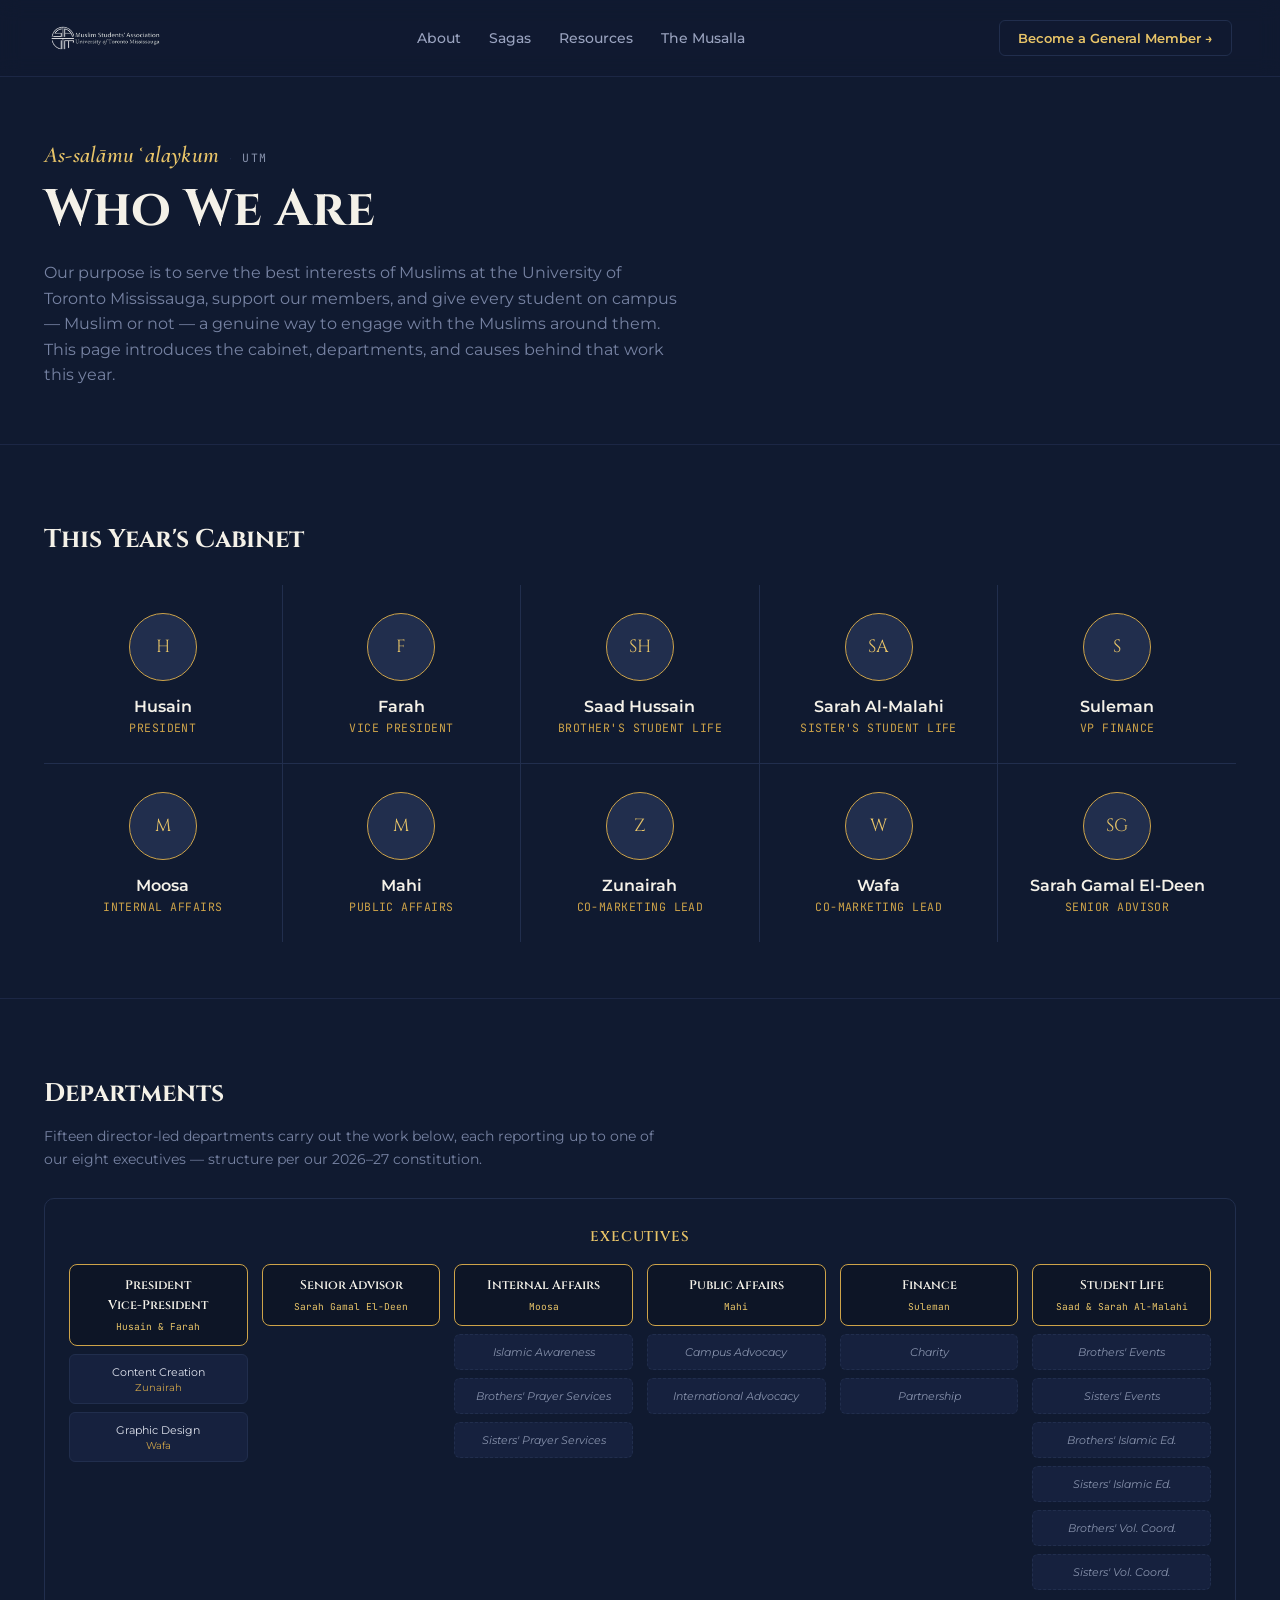
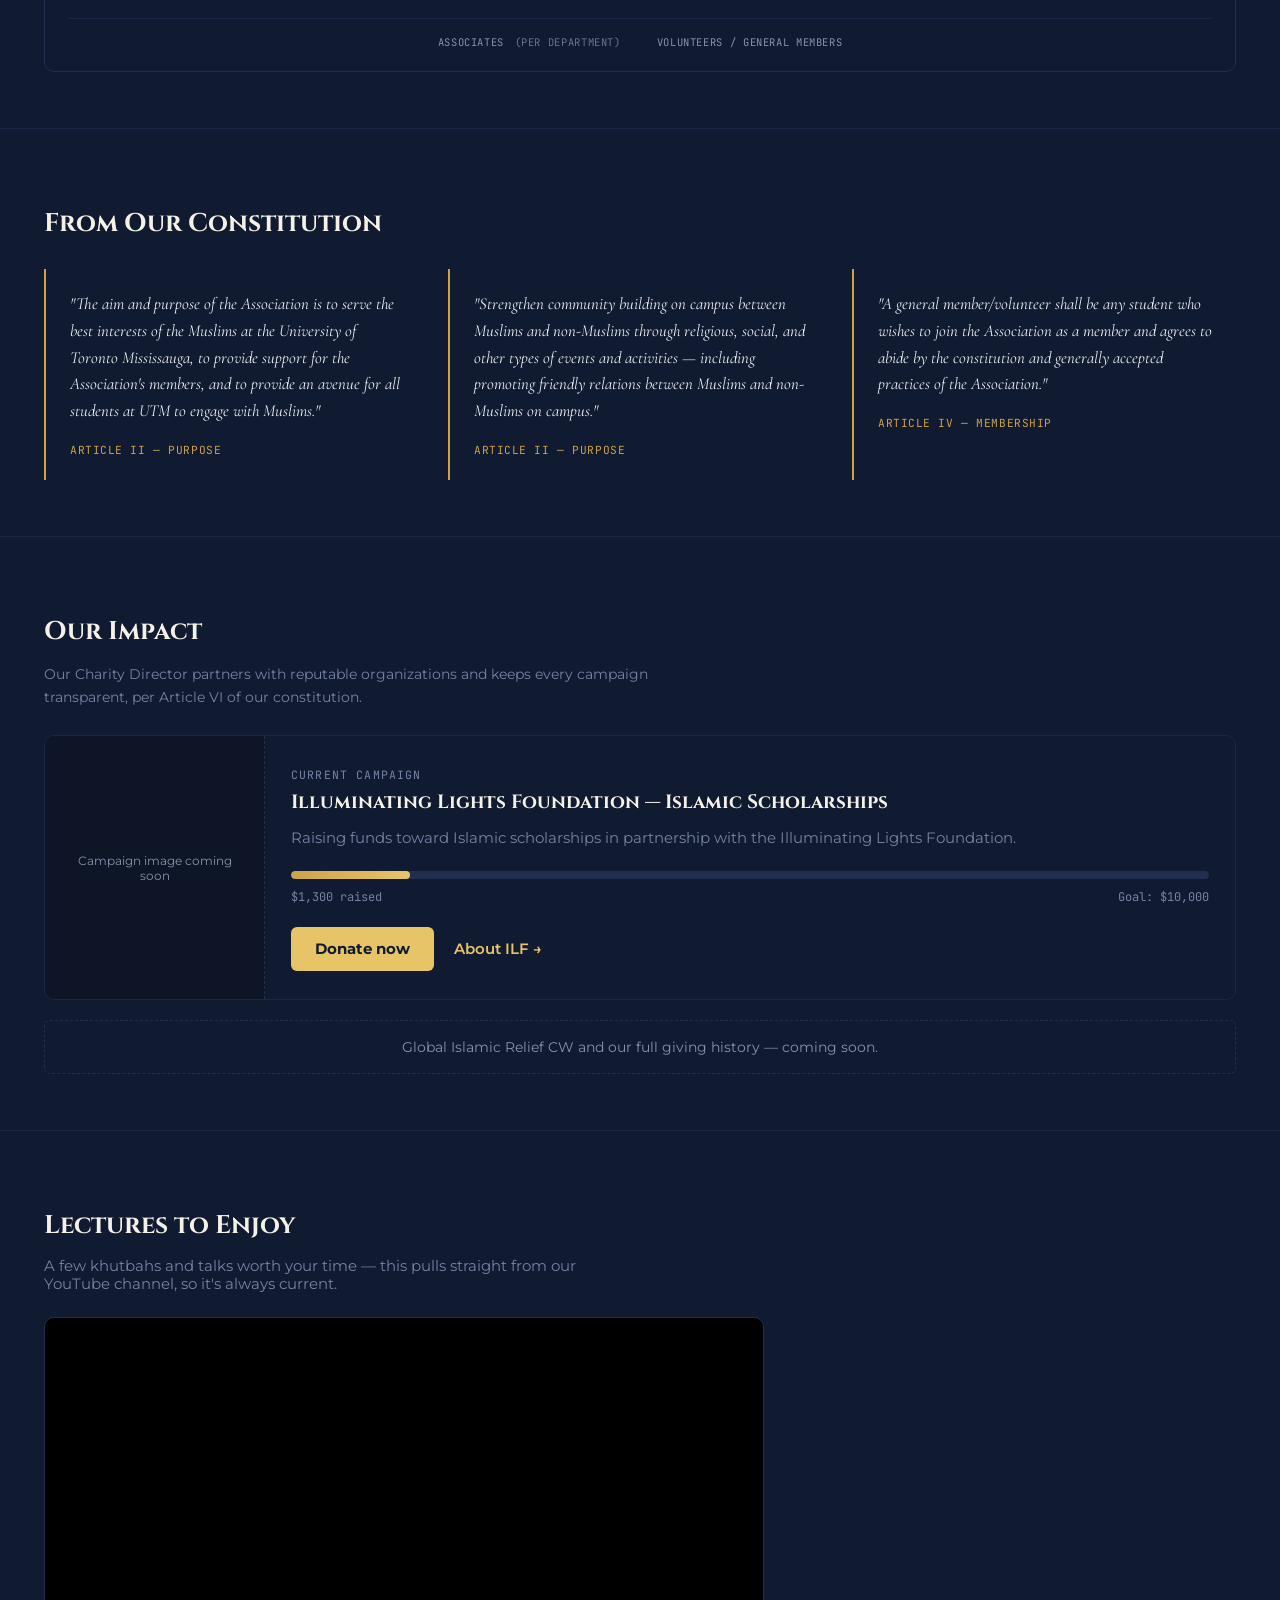
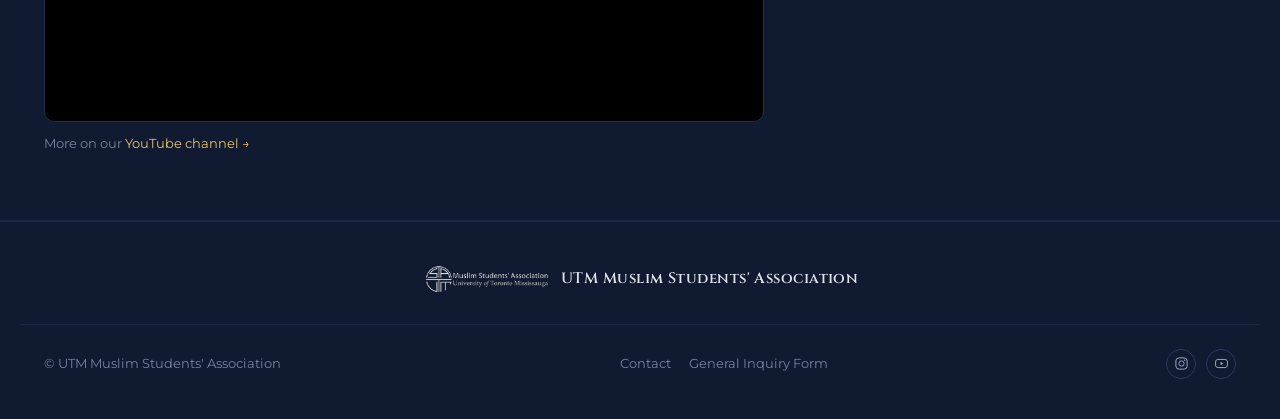
==== commit a69bf866: "Add files via upload" ====
--- a/about.html
+++ b/about.html
@@ -12,6 +12,15 @@
 </head>
 <body>
 
+<div class="theme-reveal" id="themeReveal">
+  <div class="theme-reveal-inner">
+    <span class="kicker-script" style="font-size:20px;">This year's theme</span>
+    <h2><!-- REPLACE_ME: this year's cabinet theme title -->This Year's Theme</h2>
+    <p><!-- REPLACE_ME: one line describing the theme -->A line describing what this cabinet year is about.</p>
+    <span class="theme-reveal-hint">Tap anywhere to continue</span>
+  </div>
+</div>
+
 <header class="site-header">
   <div class="wrap" style="display:flex; align-items:center; justify-content:space-between; width:100%;">
     <a class="brand" href="index.html">
@@ -21,7 +30,7 @@
       <a href="about.html">About</a>
       <a href="events.html">Sagas</a>
       <a href="resources.html">Resources</a>
-      <a href="jumuah.html">Jumu'ah</a>
+      <a href="musalla.html">The Musalla</a>
     </nav>
     <a class="nav-cta" href="https://forms.gle/REPLACE_ME_GENERAL_FORM" target="_blank" rel="noopener">Become a General Member →</a>
   </div>
@@ -30,7 +39,7 @@
 <main>
   <section class="page-hero">
     <div class="wrap">
-      <span class="kicker"><span class="kicker-script">As-salāmu ʿalaykum</span><span class="kicker-sep">·</span><span class="kicker-loc">UofT Mississauga</span></span>
+      <span class="kicker"><span class="kicker-script">As-salāmu ʿalaykum</span><span class="kicker-sep">·</span><span class="kicker-loc">UTM</span></span>
       <h1>Who We Are</h1>
       <p>
         Our purpose is to serve the best interests of Muslims at the University of Toronto Mississauga, support our members, and give every student on campus — Muslim or not — a genuine way to engage with the Muslims around them. This page introduces the cabinet, departments, and causes behind that work this year.
@@ -53,58 +62,47 @@
       <h2 class="section-title">Departments</h2>
       <p class="section-intro">Fifteen director-led departments carry out the work below, each reporting up to one of our eight executives — structure per our 2026–27 constitution.</p>
 
-      <div class="org-chart">
-        <details class="org-group" open>
-          <summary><span class="org-exec">President &amp; Vice-President<em>· Husain &amp; Farah</em></span><span class="org-count">2 departments</span></summary>
-          <ul class="org-directors">
-            <li><span class="org-dept">Content Creation</span><span class="org-name">Zunairah<em>Co-Marketing Lead</em></span></li>
-            <li><span class="org-dept">Graphic Design</span><span class="org-name">Wafa<em>Co-Marketing Lead</em></span></li>
-          </ul>
-        </details>
-
-        <details class="org-group">
-          <summary><span class="org-exec">Senior Advisor<em>· Sarah Gamal El-Deen</em></span><span class="org-count">Advisory</span></summary>
-          <ul class="org-directors">
-            <li><span class="org-dept">No directors — advises and supports across every department, keeps long-term projects on track.</span></li>
-          </ul>
-        </details>
-
-        <details class="org-group">
-          <summary><span class="org-exec">Internal Affairs Executive<em>· Moosa</em></span><span class="org-count">3 departments</span></summary>
-          <ul class="org-directors">
-            <li><span class="org-dept">Islamic Awareness (Da'wah)</span><span class="org-name org-open">Position open</span></li>
-            <li><span class="org-dept">Brothers' Prayer Services</span><span class="org-name org-open">Position open</span></li>
-            <li><span class="org-dept">Sisters' Prayer Services</span><span class="org-name org-open">Position open</span></li>
-          </ul>
-        </details>
-
-        <details class="org-group">
-          <summary><span class="org-exec">Public Affairs Executive<em>· Mahi</em></span><span class="org-count">2 departments</span></summary>
-          <ul class="org-directors">
-            <li><span class="org-dept">Campus Advocacy</span><span class="org-name org-open">Position open</span></li>
-            <li><span class="org-dept">International Advocacy</span><span class="org-name org-open">Position open</span></li>
-          </ul>
-        </details>
-
-        <details class="org-group">
-          <summary><span class="org-exec">Finance Executive<em>· Suleman</em></span><span class="org-count">2 departments</span></summary>
-          <ul class="org-directors">
-            <li><span class="org-dept">Charity</span><span class="org-name org-open">Position open</span></li>
-            <li><span class="org-dept">Partnership</span><span class="org-name org-open">Position open</span></li>
-          </ul>
-        </details>
-
-        <details class="org-group">
-          <summary><span class="org-exec">Student Life Executives<em>· Saad Hussain &amp; Sarah Al-Malahi</em></span><span class="org-count">6 departments</span></summary>
-          <ul class="org-directors">
-            <li><span class="org-dept">Brothers' Events</span><span class="org-name org-open">Position open</span></li>
-            <li><span class="org-dept">Sisters' Events</span><span class="org-name org-open">Position open</span></li>
-            <li><span class="org-dept">Brothers' Islamic Education</span><span class="org-name org-open">Position open</span></li>
-            <li><span class="org-dept">Sisters' Islamic Education</span><span class="org-name org-open">Position open</span></li>
-            <li><span class="org-dept">Brothers' Volunteer Coordinator</span><span class="org-name org-open">Position open</span></li>
-            <li><span class="org-dept">Sisters' Volunteer Coordinator</span><span class="org-name org-open">Position open</span></li>
-          </ul>
-        </details>
+      <div class="org-chart-visual">
+        <div class="org-tier-label">Executives</div>
+        <div class="org-columns">
+          <div class="org-col">
+            <div class="org-exec-box"><span>President</span><span>Vice-President</span><em>Husain &amp; Farah</em></div>
+            <div class="org-dir-box">Content Creation<em>Zunairah</em></div>
+            <div class="org-dir-box">Graphic Design<em>Wafa</em></div>
+          </div>
+          <div class="org-col">
+            <div class="org-exec-box"><span>Senior Advisor</span><em>Sarah Gamal El-Deen</em></div>
+          </div>
+          <div class="org-col">
+            <div class="org-exec-box"><span>Internal Affairs</span><em>Moosa</em></div>
+            <div class="org-dir-box org-open">Islamic Awareness</div>
+            <div class="org-dir-box org-open">Brothers' Prayer Services</div>
+            <div class="org-dir-box org-open">Sisters' Prayer Services</div>
+          </div>
+          <div class="org-col">
+            <div class="org-exec-box"><span>Public Affairs</span><em>Mahi</em></div>
+            <div class="org-dir-box org-open">Campus Advocacy</div>
+            <div class="org-dir-box org-open">International Advocacy</div>
+          </div>
+          <div class="org-col">
+            <div class="org-exec-box"><span>Finance</span><em>Suleman</em></div>
+            <div class="org-dir-box org-open">Charity</div>
+            <div class="org-dir-box org-open">Partnership</div>
+          </div>
+          <div class="org-col">
+            <div class="org-exec-box"><span>Student Life</span><em>Saad &amp; Sarah Al-Malahi</em></div>
+            <div class="org-dir-box org-open">Brothers' Events</div>
+            <div class="org-dir-box org-open">Sisters' Events</div>
+            <div class="org-dir-box org-open">Brothers' Islamic Ed.</div>
+            <div class="org-dir-box org-open">Sisters' Islamic Ed.</div>
+            <div class="org-dir-box org-open">Brothers' Vol. Coord.</div>
+            <div class="org-dir-box org-open">Sisters' Vol. Coord.</div>
+          </div>
+        </div>
+        <div class="org-footer-tiers">
+          <span>Associates <em>(per department)</em></span>
+          <span>Volunteers / General Members</span>
+        </div>
       </div>
     </div>
   </section>
--- a/styles.css
+++ b/styles.css
@@ -228,7 +228,7 @@
   font-family: var(--font-mono);
   font-size: 11.5px;
   letter-spacing: 0.12em;
-  color: #5f6b8c;
+  color: #8792ac;
   text-transform: uppercase;
 }
 
@@ -400,9 +400,11 @@
   font-family: var(--font-mono);
   font-size: 11.5px;
   letter-spacing: 0.1em;
-  color: #5f6b8c;
+  color: var(--text-muted-dark);
   text-transform: uppercase;
 }
+
+a.section-label:hover { color: var(--gold-light); }
 
 .section h2 {
   font-family: var(--font-display);
@@ -517,19 +519,29 @@
 .footer-brand {
   display: flex;
   align-items: center;
-  gap: 10px;
-}
-
-.footer-brand .site-logo-img {
-  height: 32px;
+  gap: 12px;
+}
+
+.footer-mark {
+  width: 34px;
+  height: 34px;
+  overflow: hidden;
+  display: flex;
+  align-items: center;
+  flex-shrink: 0;
+}
+
+.footer-mark img {
+  height: 34px;
   width: auto;
-}
-
-.footer-brand span {
-  font-family: var(--font-display);
-  font-weight: 600;
-  font-size: 15px;
-  letter-spacing: 0.03em;
+  max-width: none;
+}
+
+.footer-copyright {
+  font-family: var(--font-body);
+  font-weight: 500;
+  font-size: 13px;
+  letter-spacing: 0.01em;
   color: #dfe3ee;
 }
 
@@ -541,7 +553,7 @@
 /* Simpler footer-bottom row used on about/events/resources pages */
 .footer-bottom {
   font-size: 12.5px;
-  color: #5f6b8c;
+  color: var(--text-muted-dark);
   border-top: 1px solid var(--border-dark);
   padding-top: 24px;
 }
@@ -552,10 +564,10 @@
   gap: 18px;
   flex-wrap: wrap;
   font-size: 12.5px;
-  color: #5f6b8c;
-}
-
-.footer-links a { color: #5f6b8c; }
+  color: var(--text-muted-dark);
+}
+
+.footer-links a { color: var(--text-muted-dark); }
 .footer-links a:hover { color: var(--gold-light); }
 
 .social-links {
@@ -566,12 +578,12 @@
 .social-links a {
   width: 30px;
   height: 30px;
-  border: 1.5px solid var(--border-dark-2);
+  border: 1.5px solid #2c3860;
   border-radius: 100px;
   display: flex;
   align-items: center;
   justify-content: center;
-  color: #8792ac;
+  color: #9aa3bf;
 }
 .social-links a svg { width: 15px; height: 15px; }
 .social-links a:hover { border-color: var(--gold-light); color: var(--gold-light); }
--- a/pages.css
+++ b/pages.css
@@ -597,3 +597,296 @@
 @media (prefers-reduced-motion: reduce) {
   .zoom-backdrop, .zoom-clone { transition: none !important; }
 }
+
+/* ---------- Org chart — visual tiered diagram (About page) ---------- */
+
+.org-chart-visual {
+  border: 1px solid var(--border-dark-2);
+  border-radius: var(--radius-md);
+  background: var(--panel-navy);
+  padding: 28px 24px 22px;
+}
+
+.org-tier-label {
+  font-family: var(--font-display);
+  font-size: 14px;
+  font-weight: 600;
+  color: var(--gold-light);
+  text-align: center;
+  margin-bottom: 18px;
+  text-transform: uppercase;
+  letter-spacing: 0.06em;
+}
+
+.org-columns {
+  display: flex;
+  gap: 14px;
+  overflow-x: auto;
+  padding-bottom: 6px;
+}
+
+.org-col {
+  display: flex;
+  flex-direction: column;
+  gap: 8px;
+  min-width: 150px;
+  flex: 1;
+}
+
+.org-exec-box {
+  background: var(--navy-black);
+  border: 1px solid var(--gold);
+  border-radius: 8px;
+  padding: 12px 10px;
+  text-align: center;
+  display: flex;
+  flex-direction: column;
+  gap: 3px;
+}
+.org-exec-box span {
+  font-family: var(--font-display);
+  font-size: 12.5px;
+  font-weight: 600;
+  color: #f4f1e8;
+}
+.org-exec-box em {
+  font-style: normal;
+  font-family: var(--font-mono);
+  font-size: 9.5px;
+  color: var(--gold-light);
+  margin-top: 3px;
+}
+
+.org-dir-box {
+  background: #16213e;
+  border: 1px solid var(--border-dark-2);
+  border-radius: 6px;
+  padding: 10px 8px;
+  text-align: center;
+  font-size: 11px;
+  color: #dfe3ee;
+}
+.org-dir-box em {
+  display: block;
+  font-style: normal;
+  color: var(--gold);
+  font-size: 9.5px;
+  margin-top: 3px;
+}
+.org-dir-box.org-open {
+  color: var(--text-muted);
+  font-style: italic;
+  border-style: dashed;
+}
+
+.org-footer-tiers {
+  margin-top: 22px;
+  padding-top: 16px;
+  border-top: 1px solid var(--border-dark);
+  display: flex;
+  justify-content: center;
+  gap: 36px;
+  flex-wrap: wrap;
+  font-family: var(--font-mono);
+  font-size: 10.5px;
+  text-transform: uppercase;
+  letter-spacing: 0.06em;
+  color: var(--text-muted);
+}
+.org-footer-tiers em { font-style: normal; opacity: 0.75; margin-left: 4px; }
+
+@media (max-width: 720px) {
+  .org-col { min-width: 130px; }
+}
+
+/* ---------- About page: theme reveal overlay ---------- */
+
+.theme-reveal {
+  position: fixed;
+  inset: 0;
+  z-index: 300;
+  background: radial-gradient(circle at 50% 40%, rgba(16, 26, 48, 0.97), rgba(9, 14, 27, 0.99));
+  display: flex;
+  align-items: center;
+  justify-content: center;
+  text-align: center;
+  padding: 40px;
+  cursor: pointer;
+  animation: themeFadeOut 0.6s ease forwards;
+  animation-delay: 3.2s;
+}
+
+.theme-reveal-inner {
+  display: flex;
+  flex-direction: column;
+  align-items: center;
+  gap: 14px;
+  max-width: 560px;
+  animation: themeContentIn 0.7s ease forwards;
+}
+
+.theme-reveal h2 {
+  font-family: var(--font-display);
+  font-size: clamp(28px, 5vw, 44px);
+  color: #f4f1e8;
+  margin: 0;
+}
+
+.theme-reveal p {
+  color: var(--text-muted-dark);
+  font-size: 15px;
+  margin: 0;
+}
+
+.theme-reveal-hint {
+  font-family: var(--font-mono);
+  font-size: 10.5px;
+  letter-spacing: 0.08em;
+  text-transform: uppercase;
+  color: var(--text-muted);
+  margin-top: 8px;
+}
+
+@keyframes themeContentIn {
+  from { opacity: 0; transform: translateY(14px); }
+  to   { opacity: 1; transform: translateY(0); }
+}
+
+@keyframes themeFadeOut {
+  to { opacity: 0; visibility: hidden; pointer-events: none; }
+}
+
+@media (prefers-reduced-motion: reduce) {
+  .theme-reveal { animation: none; opacity: 0; visibility: hidden; }
+}
+
+/* ---------- The Musalla: prayer-time widget ---------- */
+
+.musalla-time-widget {
+  background: var(--panel-navy);
+  border: 1px solid var(--border-dark-2);
+  border-radius: var(--radius-md);
+  padding: 26px 28px;
+}
+
+.musalla-time-head {
+  display: flex;
+  justify-content: space-between;
+  align-items: baseline;
+  flex-wrap: wrap;
+  gap: 8px;
+  margin-bottom: 18px;
+}
+
+.musalla-time-greg {
+  font-family: var(--font-mono);
+  font-size: 11px;
+  color: var(--text-muted);
+}
+
+.musalla-time-row {
+  display: grid;
+  grid-template-columns: repeat(5, 1fr);
+  gap: 1px;
+  background: var(--border-dark-2);
+  border-radius: var(--radius-sm);
+  overflow: hidden;
+}
+
+.musalla-time-cell {
+  background: var(--navy-black);
+  padding: 16px 10px;
+  text-align: center;
+  display: flex;
+  flex-direction: column;
+  gap: 6px;
+}
+
+.musalla-time-label {
+  font-family: var(--font-mono);
+  font-size: 10.5px;
+  text-transform: uppercase;
+  letter-spacing: 0.06em;
+  color: var(--gold-light);
+}
+
+.musalla-time-value {
+  font-family: var(--font-display);
+  font-size: 18px;
+  color: #f4f1e8;
+}
+
+.musalla-time-empty {
+  grid-column: 1 / -1;
+  padding: 20px;
+  text-align: center;
+  color: var(--text-muted);
+  font-size: 0.85rem;
+  background: var(--navy-black);
+}
+
+.musalla-time-note {
+  margin: 14px 0 0;
+  font-size: 11.5px;
+  color: var(--text-muted);
+  text-align: center;
+}
+
+@media (max-width: 640px) {
+  .musalla-time-row { grid-template-columns: repeat(3, 1fr); }
+}
+
+/* ---------- The Musalla: on-campus card ---------- */
+
+.musalla-campus-card {
+  display: grid;
+  grid-template-columns: 260px 1fr;
+  background: var(--panel-navy);
+  border: 1px solid var(--border-dark);
+  border-radius: var(--radius-md);
+  overflow: hidden;
+}
+
+.musalla-campus-media {
+  background: var(--navy-black);
+  border-right: 1px dashed var(--border-dark-2);
+  display: flex;
+  align-items: center;
+  justify-content: center;
+  text-align: center;
+  padding: 20px;
+  color: var(--text-muted);
+  font-size: 0.78rem;
+  min-height: 200px;
+}
+
+.musalla-campus-body { padding: 28px 26px; }
+.musalla-campus-body h3 { font-family: var(--font-display); font-size: 1.05rem; color: #f4f1e8; margin: 0 0 8px; }
+.musalla-campus-body p { color: var(--text-muted-dark); font-size: 0.9rem; line-height: 1.6; margin: 0; }
+
+@media (max-width: 640px) {
+  .musalla-campus-card { grid-template-columns: 1fr; }
+  .musalla-campus-media { border-right: none; border-bottom: 1px dashed var(--border-dark-2); }
+}
+
+/* ---------- The Musalla: nearby masjid snapshot grid ---------- */
+
+.musalla-masjid-grid {
+  display: grid;
+  grid-template-columns: repeat(auto-fill, minmax(200px, 1fr));
+  gap: 1px;
+  background: var(--border-dark-2);
+  border-radius: var(--radius-md);
+  overflow: hidden;
+}
+
+.musalla-masjid-card { background: var(--panel-navy); }
+
+.musalla-masjid-media {
+  height: 110px;
+  background: var(--navy-black);
+  border-bottom: 1px dashed var(--border-dark-2);
+}
+
+.musalla-masjid-body { padding: 16px 16px 18px; display: flex; flex-direction: column; gap: 8px; }
+.musalla-masjid-body h4 { font-family: var(--font-display); font-size: 0.95rem; color: #f4f1e8; margin: 0; }
--- a/resources.css
+++ b/resources.css
@@ -583,3 +583,107 @@
   line-height: 1.6;
   margin: 0;
 }
+
+/* ---------- Resources page: rail + sliding detail panel (Pattern B) ---------- */
+
+.resources-shell {
+  display: flex;
+  gap: 1px;
+  background: var(--border-dark-2);
+  border-radius: var(--radius-md);
+  overflow: hidden;
+  align-items: stretch;
+}
+
+.resources-rail {
+  width: 260px;
+  flex-shrink: 0;
+  background: var(--navy-black);
+  padding: 14px;
+  display: flex;
+  flex-direction: column;
+  gap: 6px;
+}
+
+.rail-item {
+  text-align: left;
+  background: none;
+  border: none;
+  border-radius: 8px;
+  padding: 13px 14px;
+  font-family: var(--font-body);
+  font-size: 13.5px;
+  color: var(--text-muted-dark);
+  cursor: pointer;
+  transition: background 0.25s ease, color 0.25s ease;
+}
+
+.rail-item:hover { color: #dfe3ee; background: rgba(223, 227, 238, 0.04); }
+
+.rail-item.is-active {
+  background: linear-gradient(135deg, rgba(205, 163, 73, 0.16), rgba(232, 196, 104, 0.06));
+  border-left: 2px solid var(--gold);
+  color: #f4f1e8;
+  font-weight: 600;
+  padding-left: 12px;
+}
+
+.resources-panel {
+  flex: 1;
+  background: var(--panel-navy);
+  padding: 32px 36px;
+  position: relative;
+  min-width: 0;
+}
+
+.panel-detail { display: none; }
+.panel-detail.is-active { display: block; }
+
+.panel-detail.is-active:not(.is-entering) {
+  animation: panelSettle 0.4s cubic-bezier(0.2, 0.8, 0.2, 1) forwards;
+}
+
+.panel-detail.is-entering {
+  opacity: 0;
+  transform: scale(0.97) translateX(-10px);
+}
+
+@keyframes panelSettle {
+  from { opacity: 0; transform: scale(0.97) translateX(-10px); }
+  to   { opacity: 1; transform: scale(1) translateX(0); }
+}
+
+@media (max-width: 860px) {
+  .resources-shell { flex-direction: column; }
+  .resources-rail { width: 100%; flex-direction: row; overflow-x: auto; gap: 8px; }
+  .rail-item { white-space: nowrap; flex-shrink: 0; }
+  .rail-item.is-active { border-left: none; border-bottom: 2px solid var(--gold); }
+  .resources-panel { padding: 26px 22px; }
+}
+
+/* ---------- Rail-to-panel zoom ghost ---------- */
+
+.rail-ghost {
+  position: fixed;
+  z-index: 250;
+  background: linear-gradient(135deg, var(--gold), var(--gold-light));
+  color: var(--navy);
+  font-family: var(--font-mono);
+  font-size: 12px;
+  font-weight: 600;
+  display: flex;
+  align-items: center;
+  padding: 0 16px;
+  border-radius: 8px;
+  pointer-events: none;
+  overflow: hidden;
+  white-space: nowrap;
+  transition: top 0.4s cubic-bezier(0.2, 0.8, 0.2, 1), left 0.4s cubic-bezier(0.2, 0.8, 0.2, 1),
+    width 0.4s cubic-bezier(0.2, 0.8, 0.2, 1), height 0.4s cubic-bezier(0.2, 0.8, 0.2, 1),
+    opacity 0.4s ease;
+}
+
+@media (prefers-reduced-motion: reduce) {
+  .rail-ghost { display: none; }
+  .panel-detail.is-active, .panel-detail.is-entering { animation: none !important; opacity: 1 !important; transform: none !important; }
+}
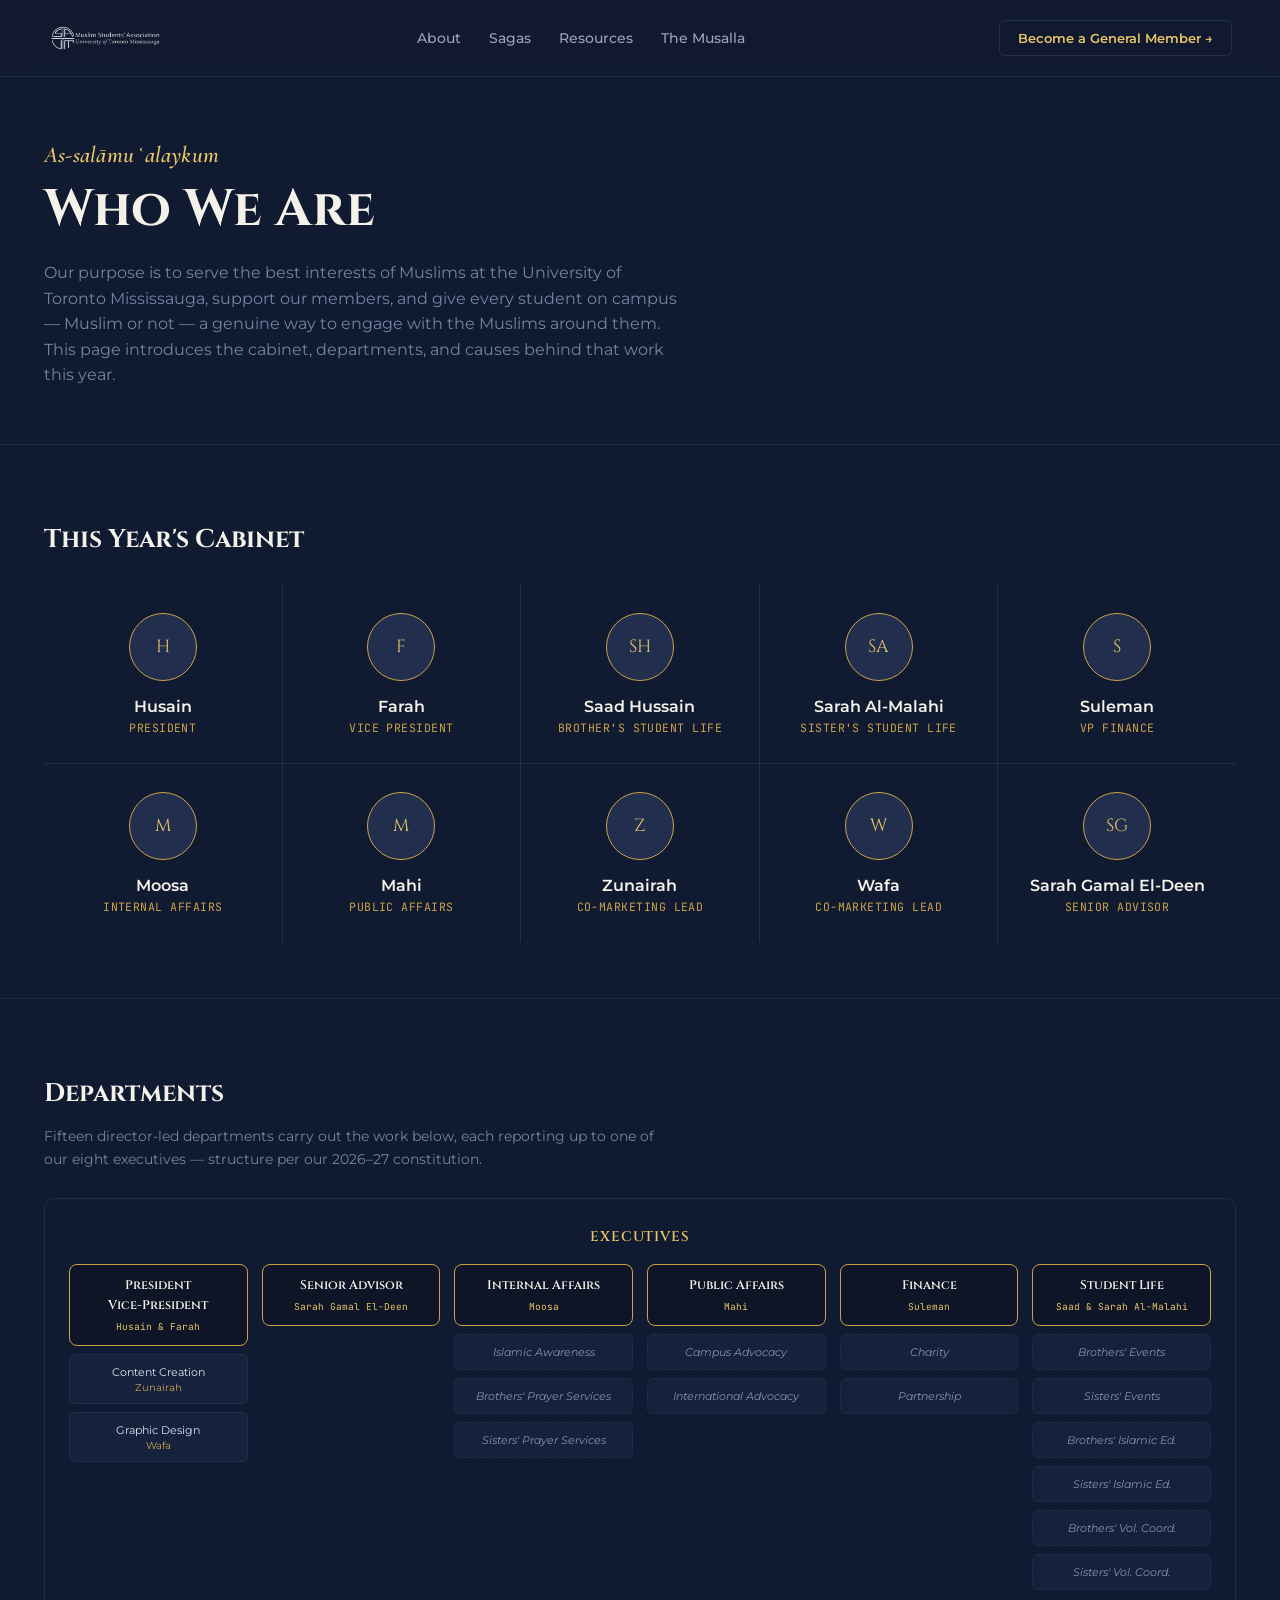
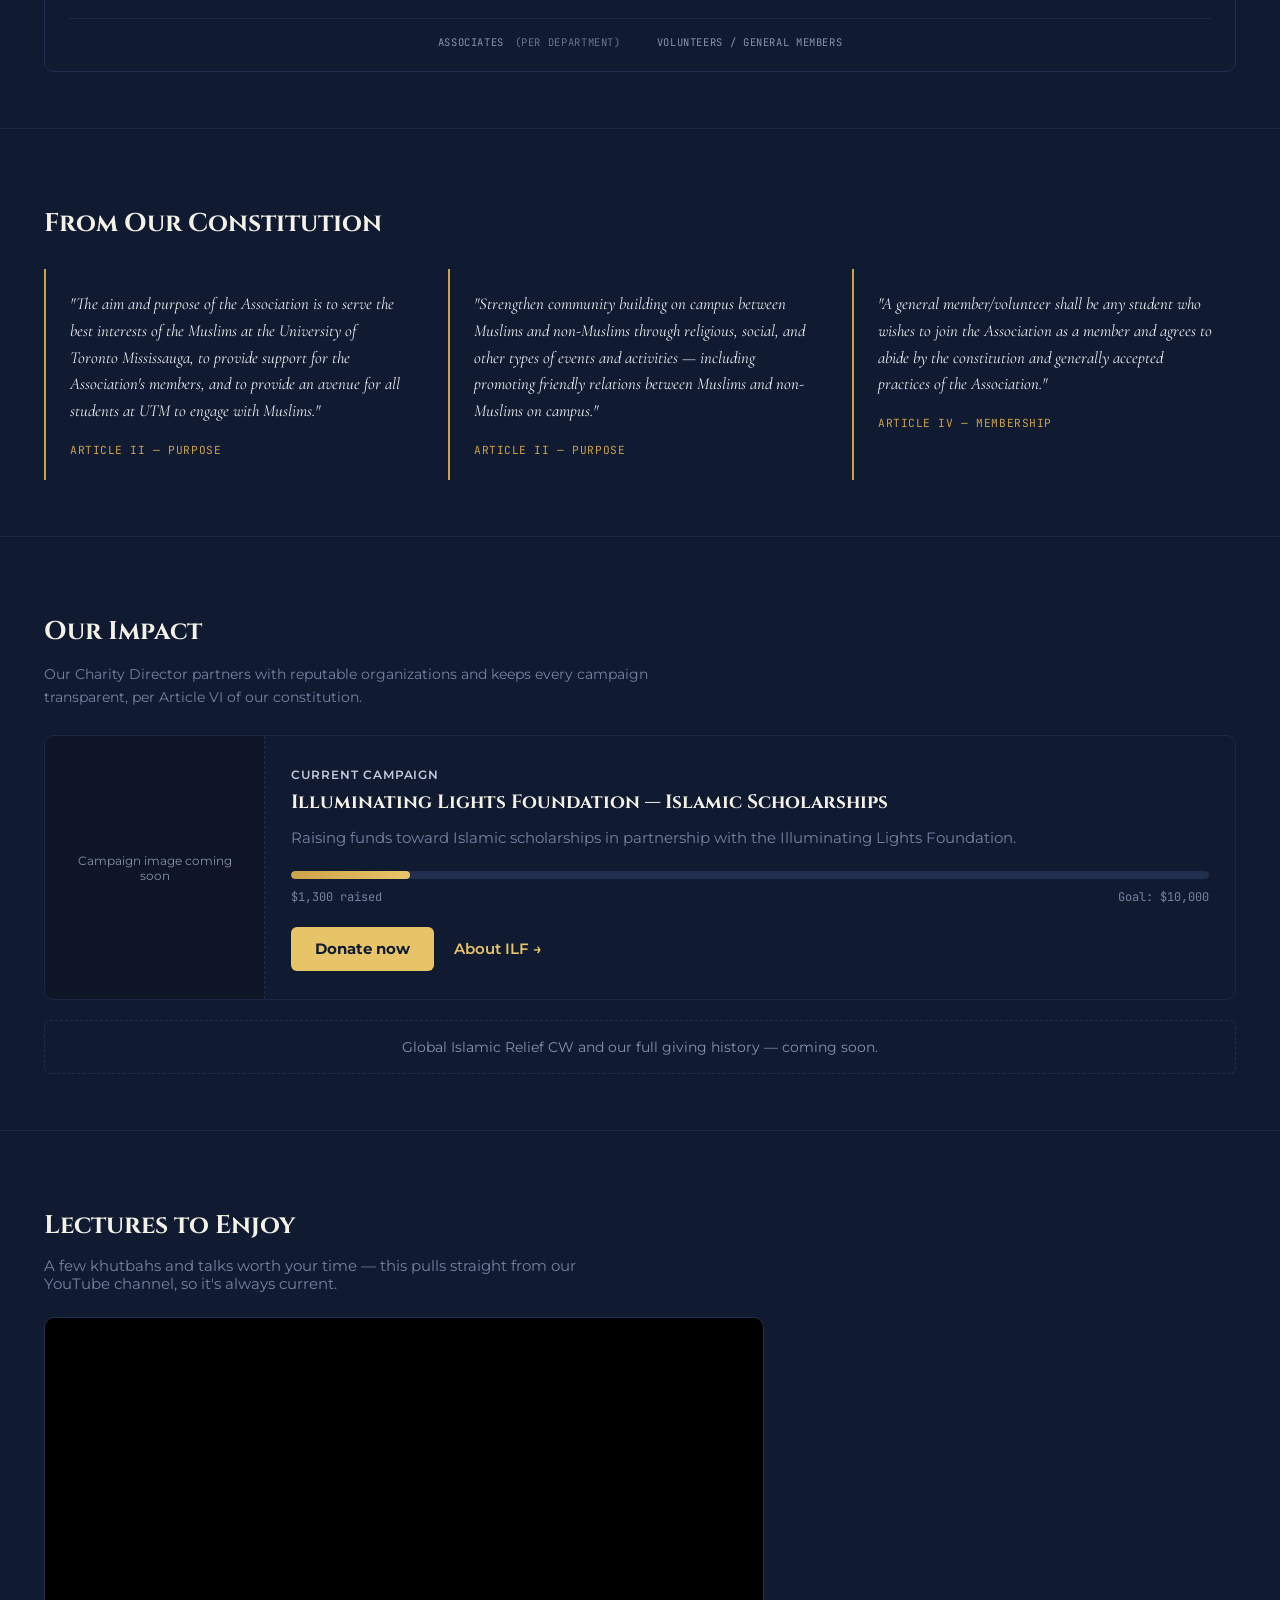
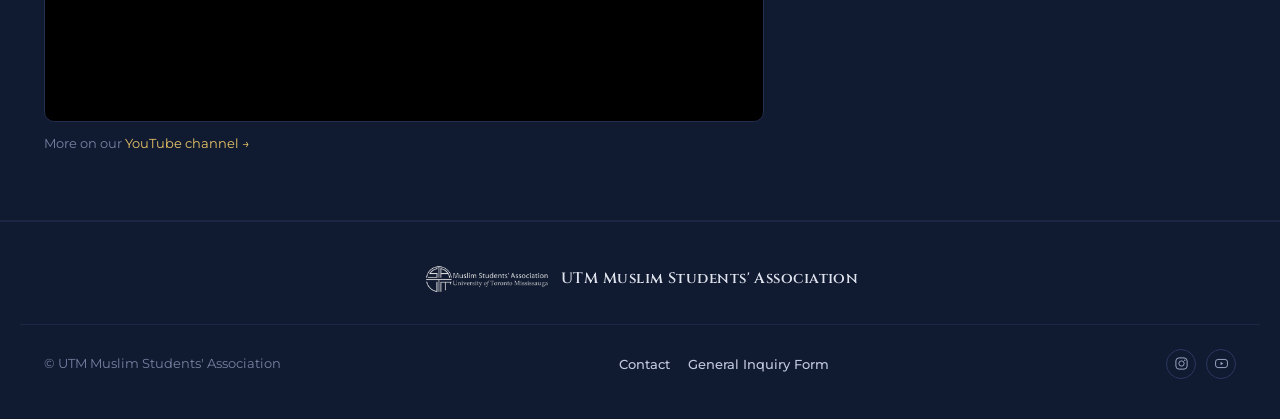
==== commit c814ded0: "Add files via upload" ====
--- a/about.html
+++ b/about.html
@@ -39,7 +39,7 @@
 <main>
   <section class="page-hero">
     <div class="wrap">
-      <span class="kicker"><span class="kicker-script">As-salāmu ʿalaykum</span><span class="kicker-sep">·</span><span class="kicker-loc">UTM</span></span>
+      <span class="kicker"><span class="kicker-script">As-salāmu ʿalaykum</span></span>
       <h1>Who We Are</h1>
       <p>
         Our purpose is to serve the best interests of Muslims at the University of Toronto Mississauga, support our members, and give every student on campus — Muslim or not — a genuine way to engage with the Muslims around them. This page introduces the cabinet, departments, and causes behind that work this year.
--- a/styles.css
+++ b/styles.css
@@ -219,19 +219,6 @@
   color: var(--gold-light);
 }
 
-.kicker-sep {
-  color: var(--border-dark-2);
-  font-size: 12px;
-}
-
-.kicker-loc {
-  font-family: var(--font-mono);
-  font-size: 11.5px;
-  letter-spacing: 0.12em;
-  color: #8792ac;
-  text-transform: uppercase;
-}
-
 .hero h1 {
   font-family: var(--font-display);
   font-size: clamp(34px, 5vw, 52px);
@@ -336,10 +323,11 @@
 
 .scroll-cue-arabic {
   font-family: var(--font-arabic);
-  font-size: 15px;
+  font-size: 30px;
   line-height: 1;
-  color: rgba(232, 196, 104, 0.6);
+  color: #ffffff;
   white-space: nowrap;
+  margin-top: 12px;
 }
 
 .scroll-cue {
@@ -397,10 +385,11 @@
 }
 
 .section-label {
-  font-family: var(--font-mono);
-  font-size: 11.5px;
-  letter-spacing: 0.1em;
-  color: var(--text-muted-dark);
+  font-family: var(--font-body);
+  font-weight: 600;
+  font-size: 12px;
+  letter-spacing: 0.08em;
+  color: #c3c9dd;
   text-transform: uppercase;
 }
 
@@ -563,11 +552,12 @@
   align-items: center;
   gap: 18px;
   flex-wrap: wrap;
-  font-size: 12.5px;
-  color: var(--text-muted-dark);
-}
-
-.footer-links a { color: var(--text-muted-dark); }
+  font-size: 13px;
+  font-weight: 500;
+  color: #c3c9dd;
+}
+
+.footer-links a { color: #c3c9dd; }
 .footer-links a:hover { color: var(--gold-light); }
 
 .social-links {
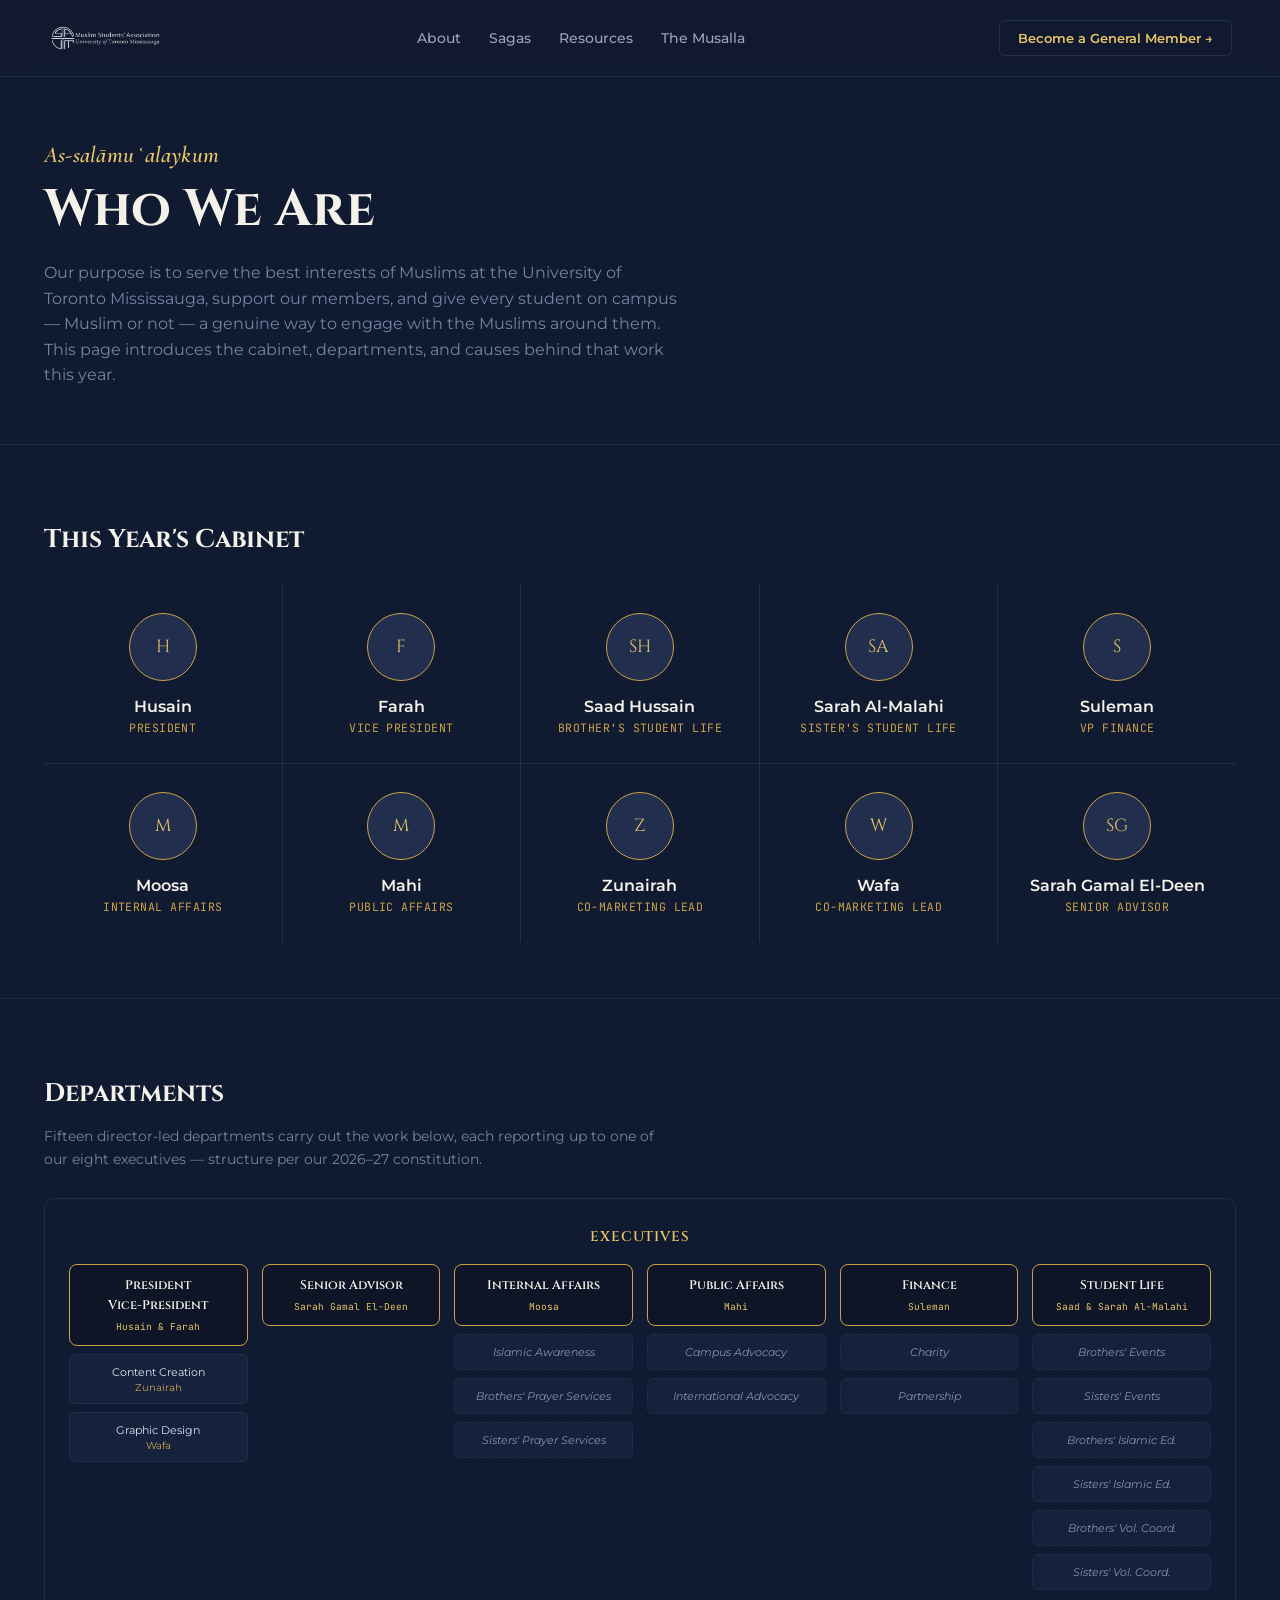
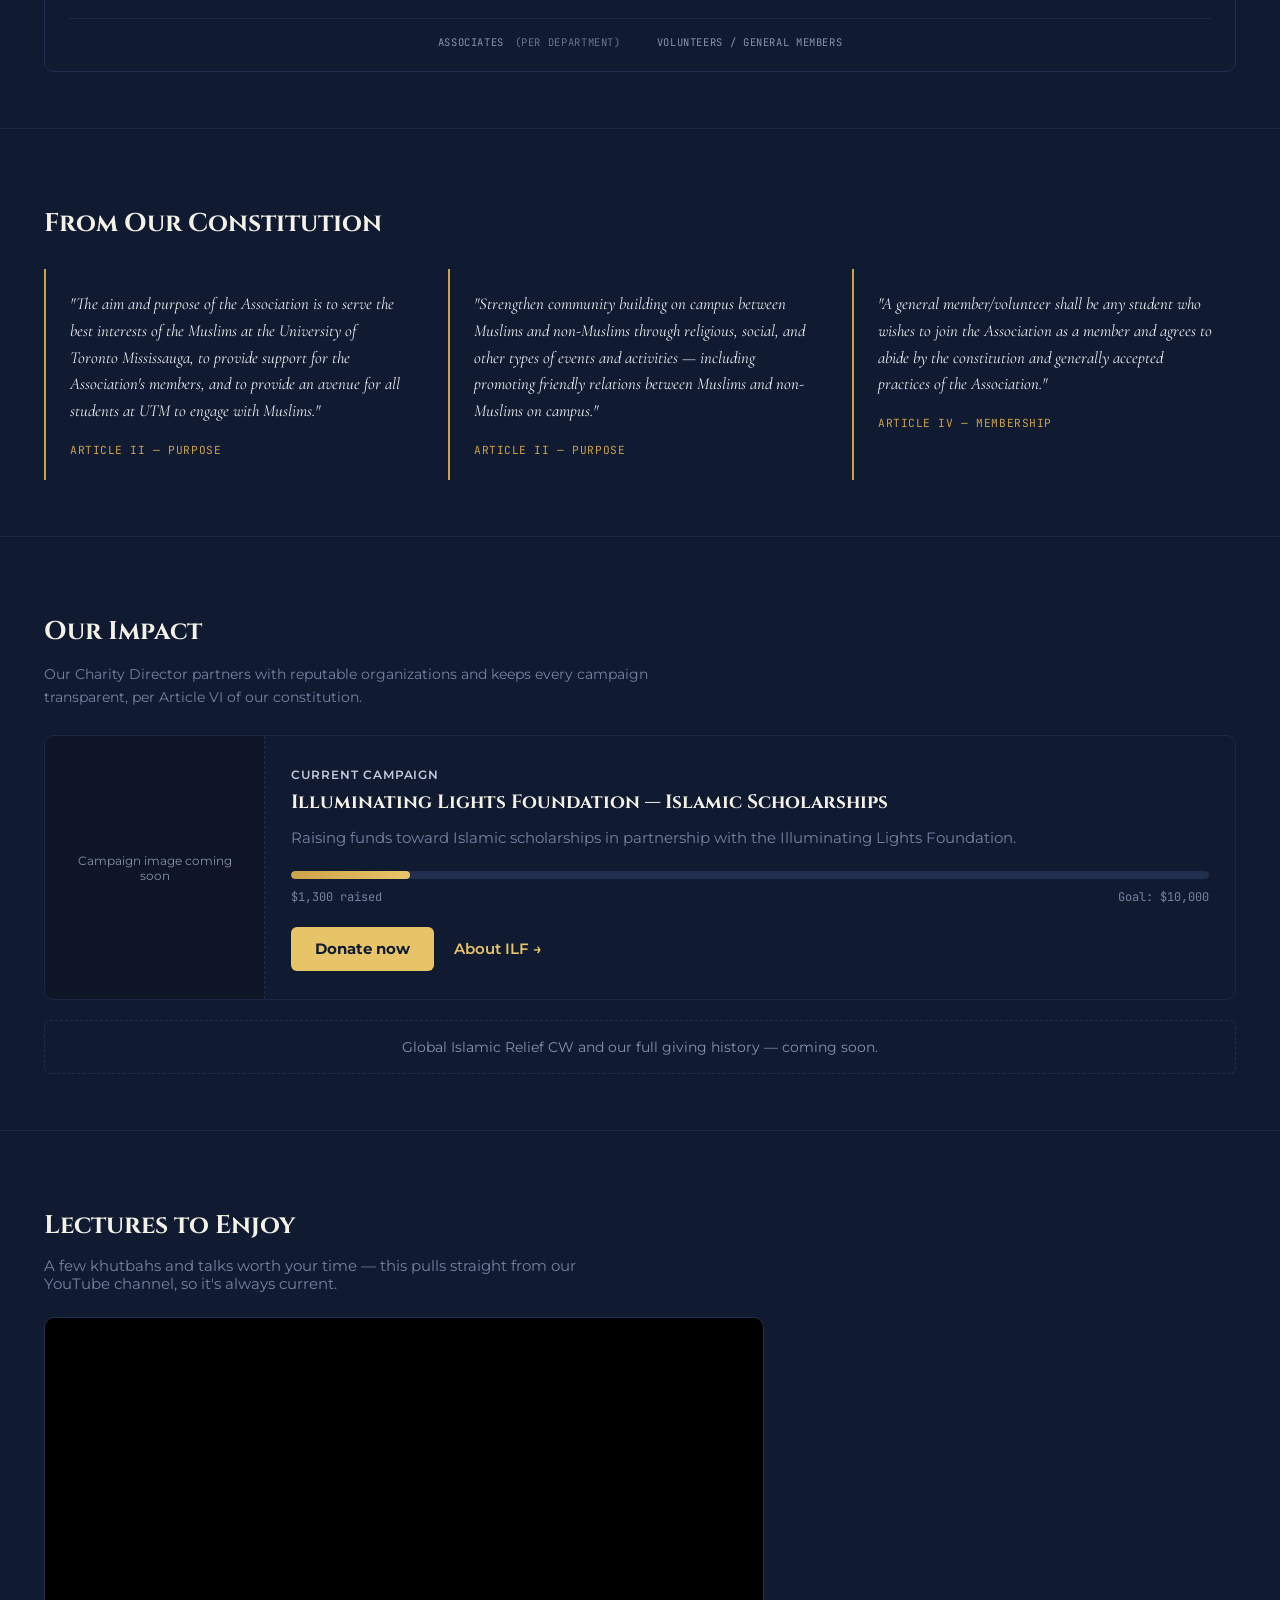
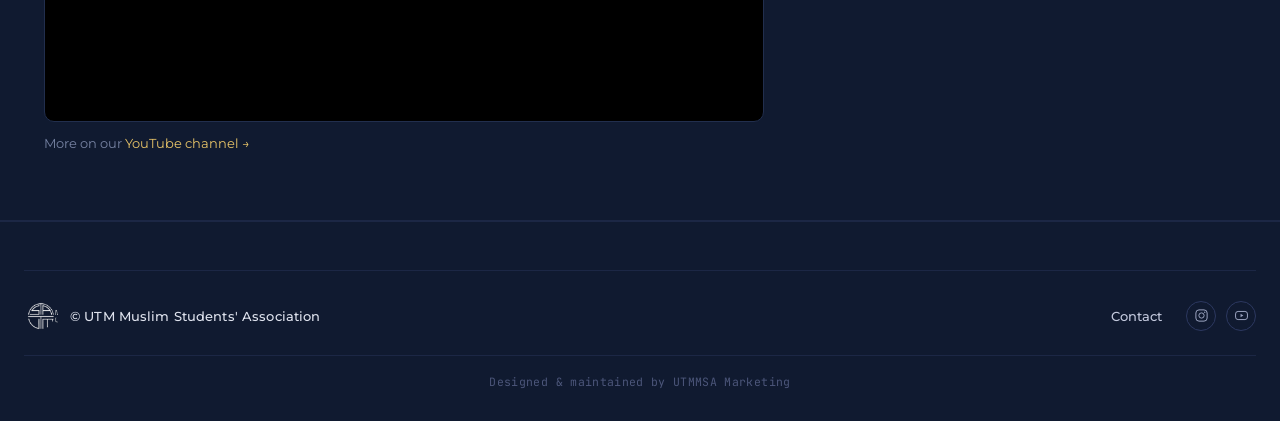
==== commit 0be6ec22: "Add files via upload" ====
--- a/about.html
+++ b/about.html
@@ -165,26 +165,30 @@
   </section>
 </main>
 
-<footer class="site-footer" style="padding:40px 0;">
-  <div class="footer-logo">
-    <img src="utm-msa-logo.png" alt="UTM MSA logo" class="site-logo-img">
-    <span>UTM Muslim Students' Association</span>
-  </div>
-  <div class="wrap footer-bottom" style="display:flex; justify-content:space-between; align-items:center; flex-wrap:wrap; gap:12px;">
-    <span>© UTM Muslim Students' Association</span>
-    <div class="footer-links">
-      <a href="mailto:REPLACE_ME@example.com">Contact</a>
-      <a href="https://forms.gle/REPLACE_ME_GENERAL_FORM" target="_blank" rel="noopener">General Inquiry Form</a>
+<footer class="site-footer">
+
+  <div class="footer-main">
+    <div class="footer-brand">
+      <span class="footer-mark"><img src="utm-msa-logo.png" alt="UTM MSA"></span>
+      <span class="footer-copyright">© UTM Muslim Students' Association</span>
     </div>
-    <div class="social-links">
-      <a href="https://www.instagram.com/utmmsa/?hl=en" target="_blank" rel="noopener" aria-label="Instagram">
-        <svg viewBox="0 0 24 24" fill="none" stroke="currentColor" stroke-width="1.6"><rect x="3" y="3" width="18" height="18" rx="5"/><circle cx="12" cy="12" r="4.2"/><circle cx="17.2" cy="6.8" r="1.1" fill="currentColor" stroke="none"/></svg>
-      </a>
-      <a href="https://www.youtube.com/@utmmsa" target="_blank" rel="noopener" aria-label="YouTube">
-        <svg viewBox="0 0 24 24" fill="none" stroke="currentColor" stroke-width="1.6"><rect x="2.5" y="5.5" width="19" height="13" rx="4"/><path d="M10.5 9.2 15 12l-4.5 2.8Z" fill="currentColor" stroke="none"/></svg>
-      </a>
+
+    <div class="footer-meta">
+      <div class="footer-links">
+        <a href="mailto:msa@utmsu.ca">Contact</a>
+      </div>
+      <div class="social-links">
+        <a href="https://www.instagram.com/utmmsa/?hl=en" target="_blank" rel="noopener" aria-label="Instagram">
+          <svg viewBox="0 0 24 24" fill="none" stroke="currentColor" stroke-width="1.6"><rect x="3" y="3" width="18" height="18" rx="5"/><circle cx="12" cy="12" r="4.2"/><circle cx="17.2" cy="6.8" r="1.1" fill="currentColor" stroke="none"/></svg>
+        </a>
+        <a href="https://www.youtube.com/@utmmsa" target="_blank" rel="noopener" aria-label="YouTube">
+          <svg viewBox="0 0 24 24" fill="none" stroke="currentColor" stroke-width="1.6"><rect x="2.5" y="5.5" width="19" height="13" rx="4"/><path d="M10.5 9.2 15 12l-4.5 2.8Z" fill="currentColor" stroke="none"/></svg>
+        </a>
+      </div>
     </div>
   </div>
+
+  <div class="footer-credit">Designed &amp; maintained by UTMMSA Marketing</div>
 </footer>
 
 <script src="script.js"></script>
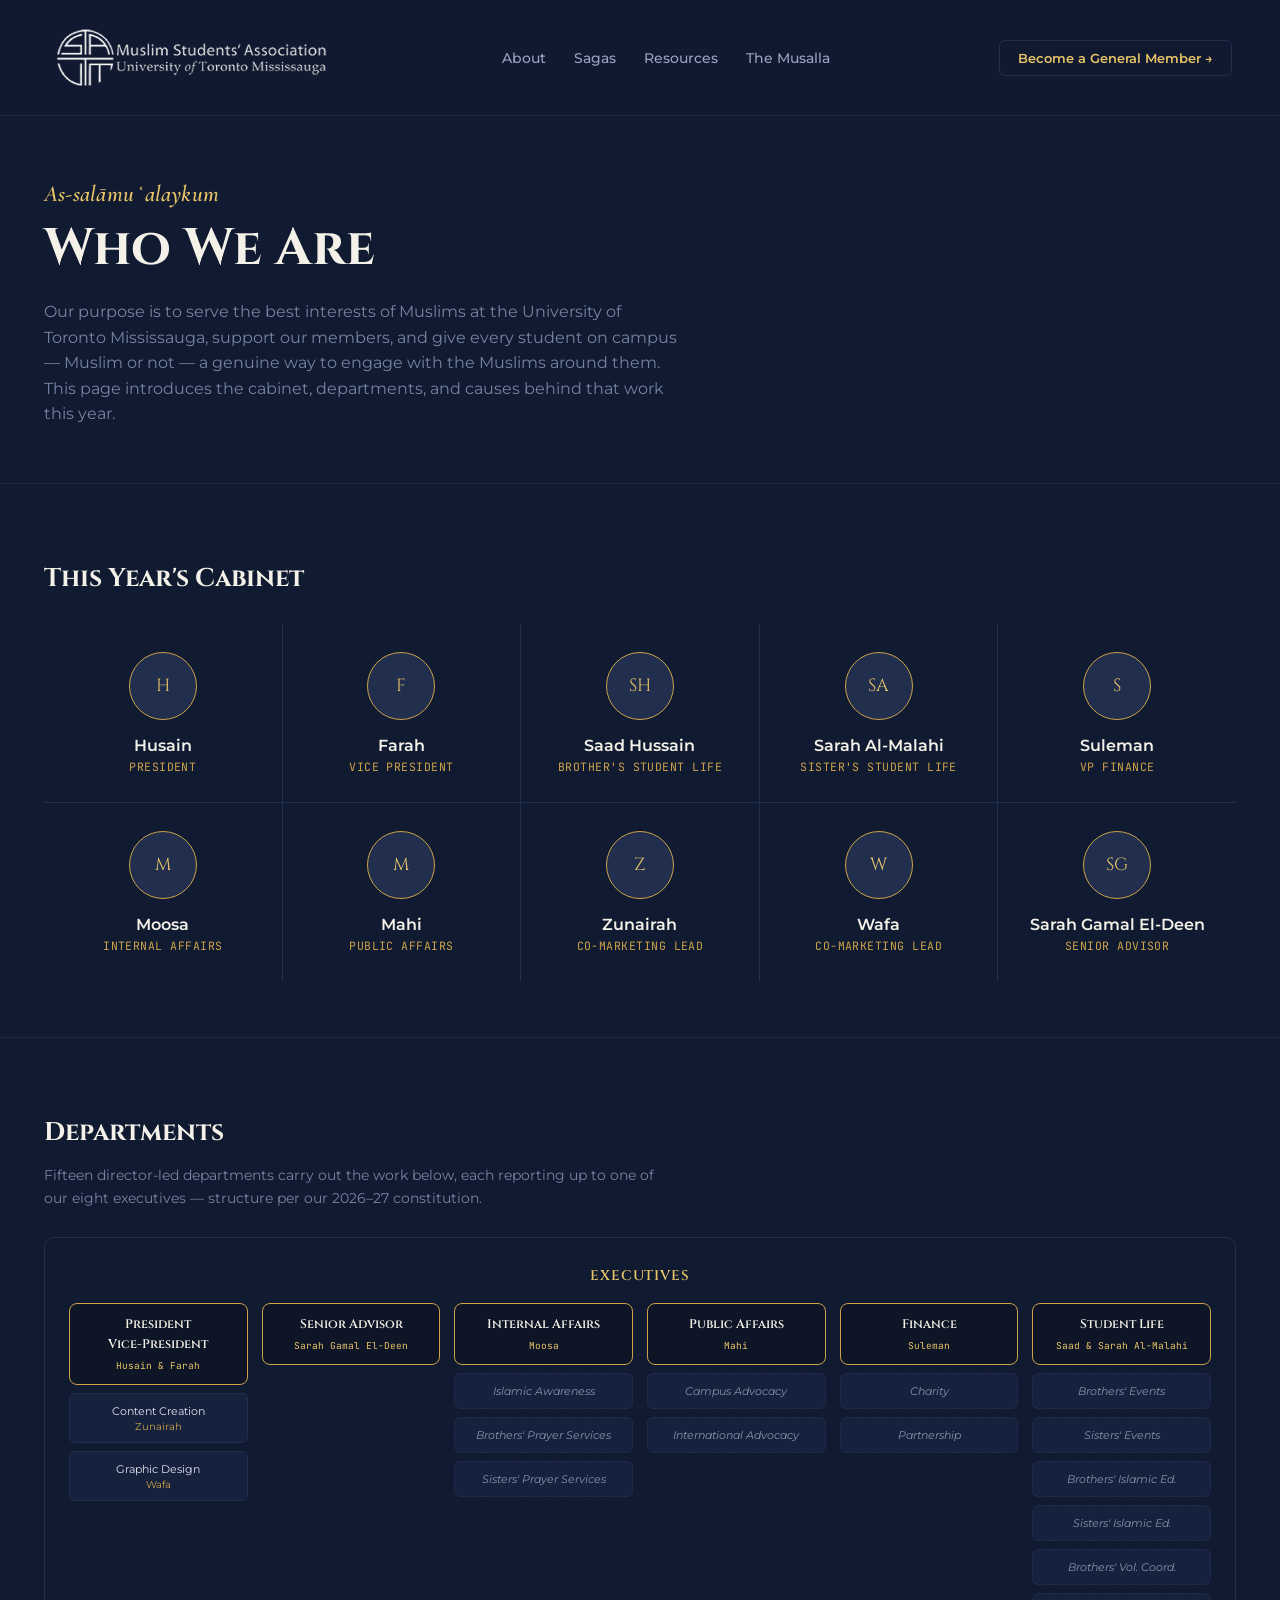
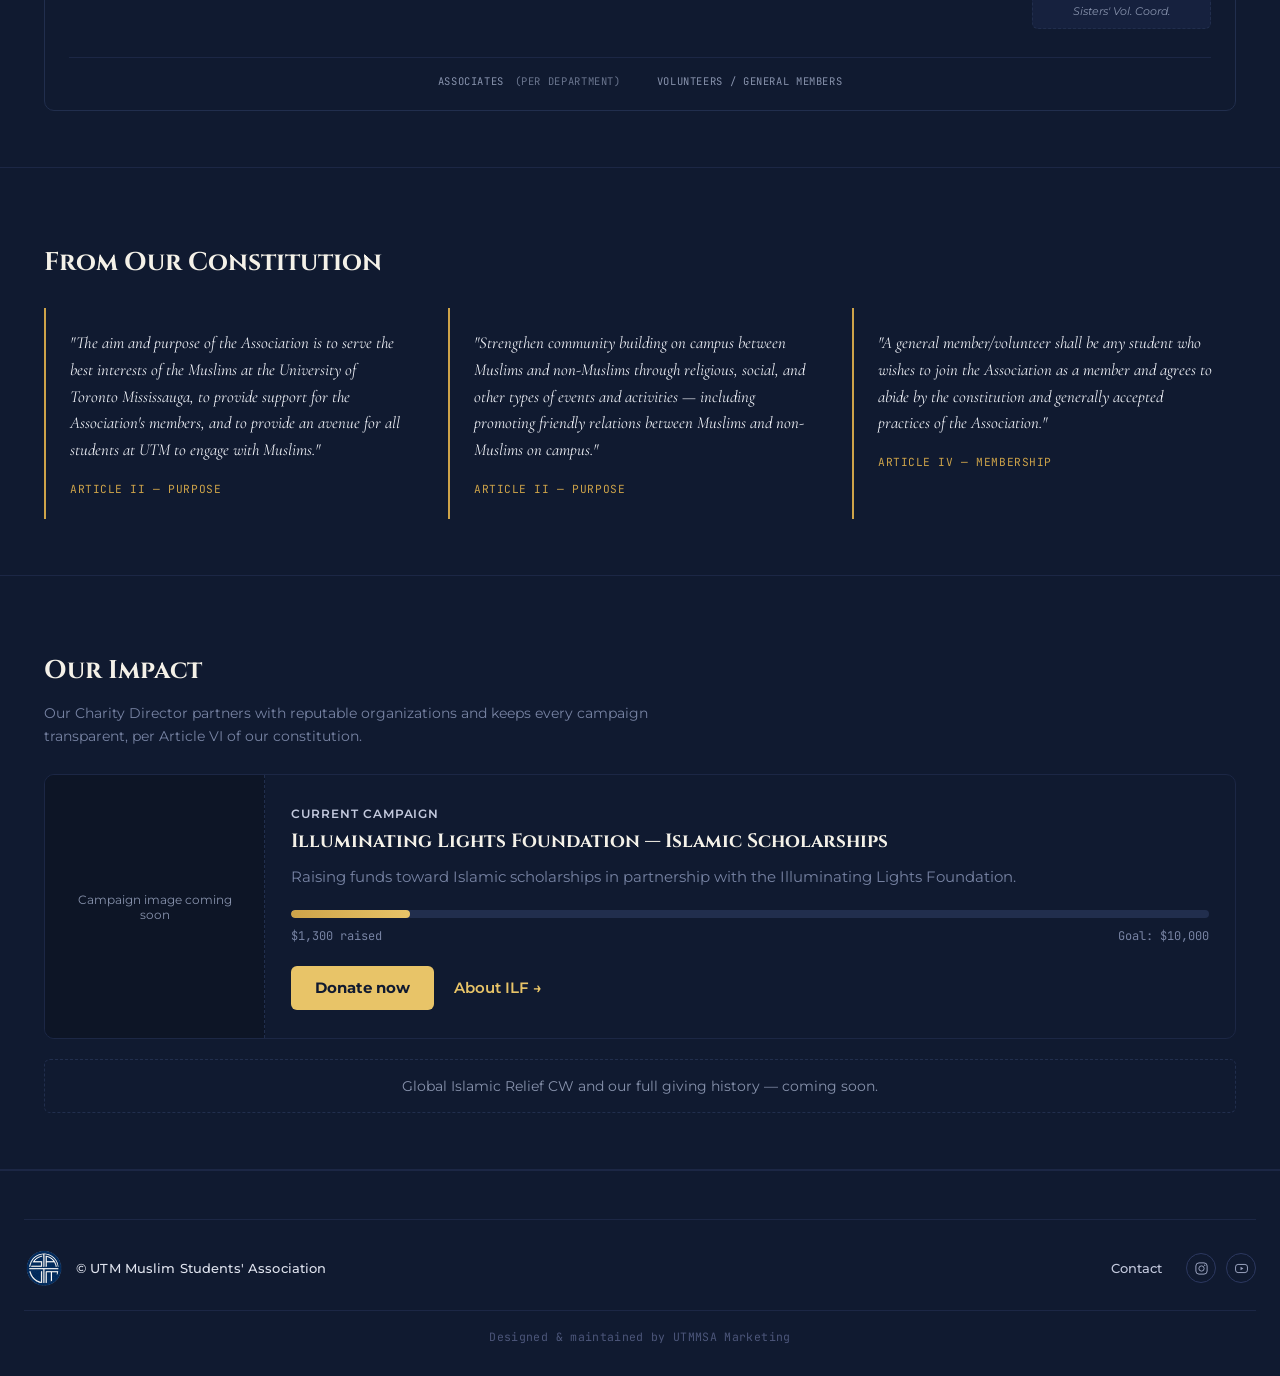
==== commit 30778ae5: "Add files via upload" ====
--- a/about.html
+++ b/about.html
@@ -151,25 +151,14 @@
     </div>
   </section>
 
-  <section class="section-block">
-    <div class="wrap">
-      <h2 class="section-title">Lectures to Enjoy</h2>
-      <p style="color:var(--text-muted-dark); font-size:14.5px; max-width:560px; margin:-14px 0 24px;">
-        A few khutbahs and talks worth your time — this pulls straight from our YouTube channel, so it's always current.
-      </p>
-      <div class="lecture-frame-wrap">
-        <iframe src="https://www.youtube.com/embed/videoseries?list=UUtdhGe8wT1lZTsVpYxa8pXg" title="UTM MSA — Lectures to Enjoy" allow="accelerometer; autoplay; clipboard-write; encrypted-media; gyroscope; picture-in-picture" allowfullscreen></iframe>
-      </div>
-      <p class="lecture-note">More on our <a href="https://www.youtube.com/@utmmsa" target="_blank" rel="noopener">YouTube channel →</a></p>
-    </div>
-  </section>
+
 </main>
 
 <footer class="site-footer">
 
   <div class="footer-main">
     <div class="footer-brand">
-      <span class="footer-mark"><img src="utm-msa-logo.png" alt="UTM MSA"></span>
+      <span class="footer-mark"><img src="utm-msa-footer-mark.png" alt="UTM MSA"></span>
       <span class="footer-copyright">© UTM Muslim Students' Association</span>
     </div>
 
--- a/styles.css
+++ b/styles.css
@@ -321,15 +321,6 @@
   z-index: 3;
 }
 
-.scroll-cue-arabic {
-  font-family: var(--font-arabic);
-  font-size: 30px;
-  line-height: 1;
-  color: #ffffff;
-  white-space: nowrap;
-  margin-top: 12px;
-}
-
 .scroll-cue {
   width: 34px;
   height: 34px;
@@ -363,6 +354,161 @@
 
 @media (max-width: 560px) {
   .scroll-cue-group { display: none; }
+}
+
+/* ---------- Bismillah (its own moment, below the hero) ---------- */
+
+.bismillah-section {
+  padding: 64px 24px 58px;
+  text-align: center;
+  border-bottom: 1px solid var(--border-dark);
+}
+
+.bismillah-arabic {
+  font-family: var(--font-arabic);
+  font-size: clamp(30px, 5vw, 50px);
+  line-height: 1.7;
+  color: var(--gold-light);
+  margin: 0 0 12px;
+}
+
+.bismillah-translation {
+  font-family: var(--font-display);
+  font-size: 13.5px;
+  letter-spacing: 0.04em;
+  color: var(--text-muted-dark);
+  margin: 0;
+}
+
+/* ---------- Homepage: Musalla gateway (next-prayer clock) ---------- */
+
+.musalla-gateway {
+  display: block;
+  max-width: 640px;
+  margin: 0 auto;
+  background: var(--panel-navy);
+  border: 1px solid var(--border-dark-2);
+  border-radius: var(--radius-md);
+  padding: 26px 28px;
+  transition: border-color 0.3s ease;
+}
+.musalla-gateway:hover,
+.musalla-gateway:focus-visible {
+  border-color: var(--gold-light);
+}
+
+.musalla-gateway-clock {
+  display: flex;
+  flex-direction: column;
+  gap: 10px;
+}
+
+.musalla-gateway-readout {
+  display: flex;
+  align-items: baseline;
+  gap: 12px;
+  flex-wrap: wrap;
+}
+
+.musalla-gateway-name {
+  font-family: var(--font-display);
+  font-size: 22px;
+  font-weight: 600;
+  color: var(--gold-light);
+}
+
+.musalla-gateway-time {
+  font-family: var(--font-mono);
+  font-size: 15.5px;
+  color: #f4f1e8;
+}
+
+.musalla-gateway-expand {
+  max-height: 0;
+  opacity: 0;
+  overflow: hidden;
+  margin-top: 0;
+  transition: max-height 0.45s cubic-bezier(0.16, 0.84, 0.44, 1), opacity 0.35s ease, margin-top 0.45s ease;
+}
+
+.musalla-gateway:hover .musalla-gateway-expand,
+.musalla-gateway:focus .musalla-gateway-expand,
+.musalla-gateway:focus-within .musalla-gateway-expand {
+  max-height: 220px;
+  opacity: 1;
+  margin-top: 22px;
+}
+
+.musalla-gateway-hijri {
+  display: block;
+  font-family: var(--font-mono);
+  font-size: 11px;
+  letter-spacing: 0.03em;
+  color: var(--text-muted-dark);
+  margin-bottom: 12px;
+}
+
+.musalla-gateway-row {
+  display: grid;
+  grid-template-columns: repeat(5, 1fr);
+  gap: 1px;
+  background: var(--border-dark-2);
+  border-radius: var(--radius-sm);
+  overflow: hidden;
+}
+
+.musalla-gateway-cell {
+  background: var(--navy-black);
+  padding: 12px 6px;
+  text-align: center;
+  display: flex;
+  flex-direction: column;
+  gap: 5px;
+}
+
+.musalla-gateway-cell-label {
+  font-family: var(--font-mono);
+  font-size: 10px;
+  text-transform: uppercase;
+  letter-spacing: 0.05em;
+  color: var(--gold-light);
+}
+
+.musalla-gateway-cell-time {
+  font-family: var(--font-display);
+  font-size: 13.5px;
+  color: #f4f1e8;
+}
+
+.musalla-gateway-cta {
+  display: inline-block;
+  margin-top: 18px;
+  font-weight: 700;
+  font-size: 13.5px;
+  color: var(--navy);
+  background: var(--gold-light);
+  padding: 10px 20px;
+  border-radius: var(--radius-sm);
+  transition: background 0.25s ease;
+}
+
+.musalla-gateway:hover .musalla-gateway-cta,
+.musalla-gateway:focus .musalla-gateway-cta,
+.musalla-gateway:focus-within .musalla-gateway-cta {
+  background: var(--gold);
+}
+
+/* Touch devices can't hover — show the full readout so the info still lands before a tap */
+@media (hover: none) {
+  .musalla-gateway-expand {
+    max-height: none;
+    opacity: 1;
+    margin-top: 20px;
+  }
+}
+
+@media (max-width: 560px) {
+  .musalla-gateway-row { grid-template-columns: repeat(3, 1fr); }
 }
 
 /* ---------- Reveal-on-scroll ---------- */
@@ -512,18 +658,18 @@
 }
 
 .footer-mark {
-  width: 34px;
-  height: 34px;
-  overflow: hidden;
-  display: flex;
-  align-items: center;
+  width: 40px;
+  height: 40px;
+  display: flex;
+  align-items: center;
+  justify-content: center;
   flex-shrink: 0;
 }
 
 .footer-mark img {
-  height: 34px;
-  width: auto;
-  max-width: none;
+  width: 100%;
+  height: 100%;
+  object-fit: contain;
 }
 
 .footer-copyright {
--- a/pages.css
+++ b/pages.css
@@ -869,24 +869,4 @@
   .musalla-campus-media { border-right: none; border-bottom: 1px dashed var(--border-dark-2); }
 }
 
-/* ---------- The Musalla: nearby masjid snapshot grid ---------- */
-
-.musalla-masjid-grid {
-  display: grid;
-  grid-template-columns: repeat(auto-fill, minmax(200px, 1fr));
-  gap: 1px;
-  background: var(--border-dark-2);
-  border-radius: var(--radius-md);
-  overflow: hidden;
-}
-
-.musalla-masjid-card { background: var(--panel-navy); }
-
-.musalla-masjid-media {
-  height: 110px;
-  background: var(--navy-black);
-  border-bottom: 1px dashed var(--border-dark-2);
-}
-
-.musalla-masjid-body { padding: 16px 16px 18px; display: flex; flex-direction: column; gap: 8px; }
-.musalla-masjid-body h4 { font-family: var(--font-display); font-size: 0.95rem; color: #f4f1e8; margin: 0; }
+
--- a/resources.css
+++ b/resources.css
@@ -34,7 +34,7 @@
 }
 
 @media (min-width: 900px) {
-  #resourcesPreview .resource-grid { grid-template-columns: repeat(5, 1fr); }
+  #resourcesPreview .resource-grid { grid-template-columns: repeat(4, 1fr); }
 }
 
 #resourcesPreview .resource-card {
@@ -433,33 +433,6 @@
 
 /* ---------- Site logo (header + footer) ---------- */
 
-.site-logo-img {
-  height: 30px;
-  width: auto;
-  display: block;
-}
-
-.footer-logo {
-  display: flex;
-  align-items: center;
-  gap: 10px;
-  margin-bottom: 28px;
-  justify-content: center;
-}
-
-.footer-logo img {
-  height: 34px;
-  width: auto;
-}
-
-.footer-logo span {
-  font-family: var(--font-display);
-  font-weight: 600;
-  font-size: 15px;
-  letter-spacing: 0.03em;
-  color: #dfe3ee;
-}
-
 /* ---------- Custom resource-card icons (replace plain diamond) ---------- */
 
 .resource-icon-svg {
@@ -511,6 +484,15 @@
 }
 .lecture-note a { color: var(--gold-light); }
 
+.lecture-grid {
+  display: grid;
+  grid-template-columns: repeat(auto-fill, minmax(260px, 1fr));
+  gap: 20px;
+}
+.lecture-grid .lecture-frame-wrap {
+  max-width: none;
+}
+
 /* ---------- Homepage weekly highlight (Instagram embed) ---------- */
 
 .highlight-section {
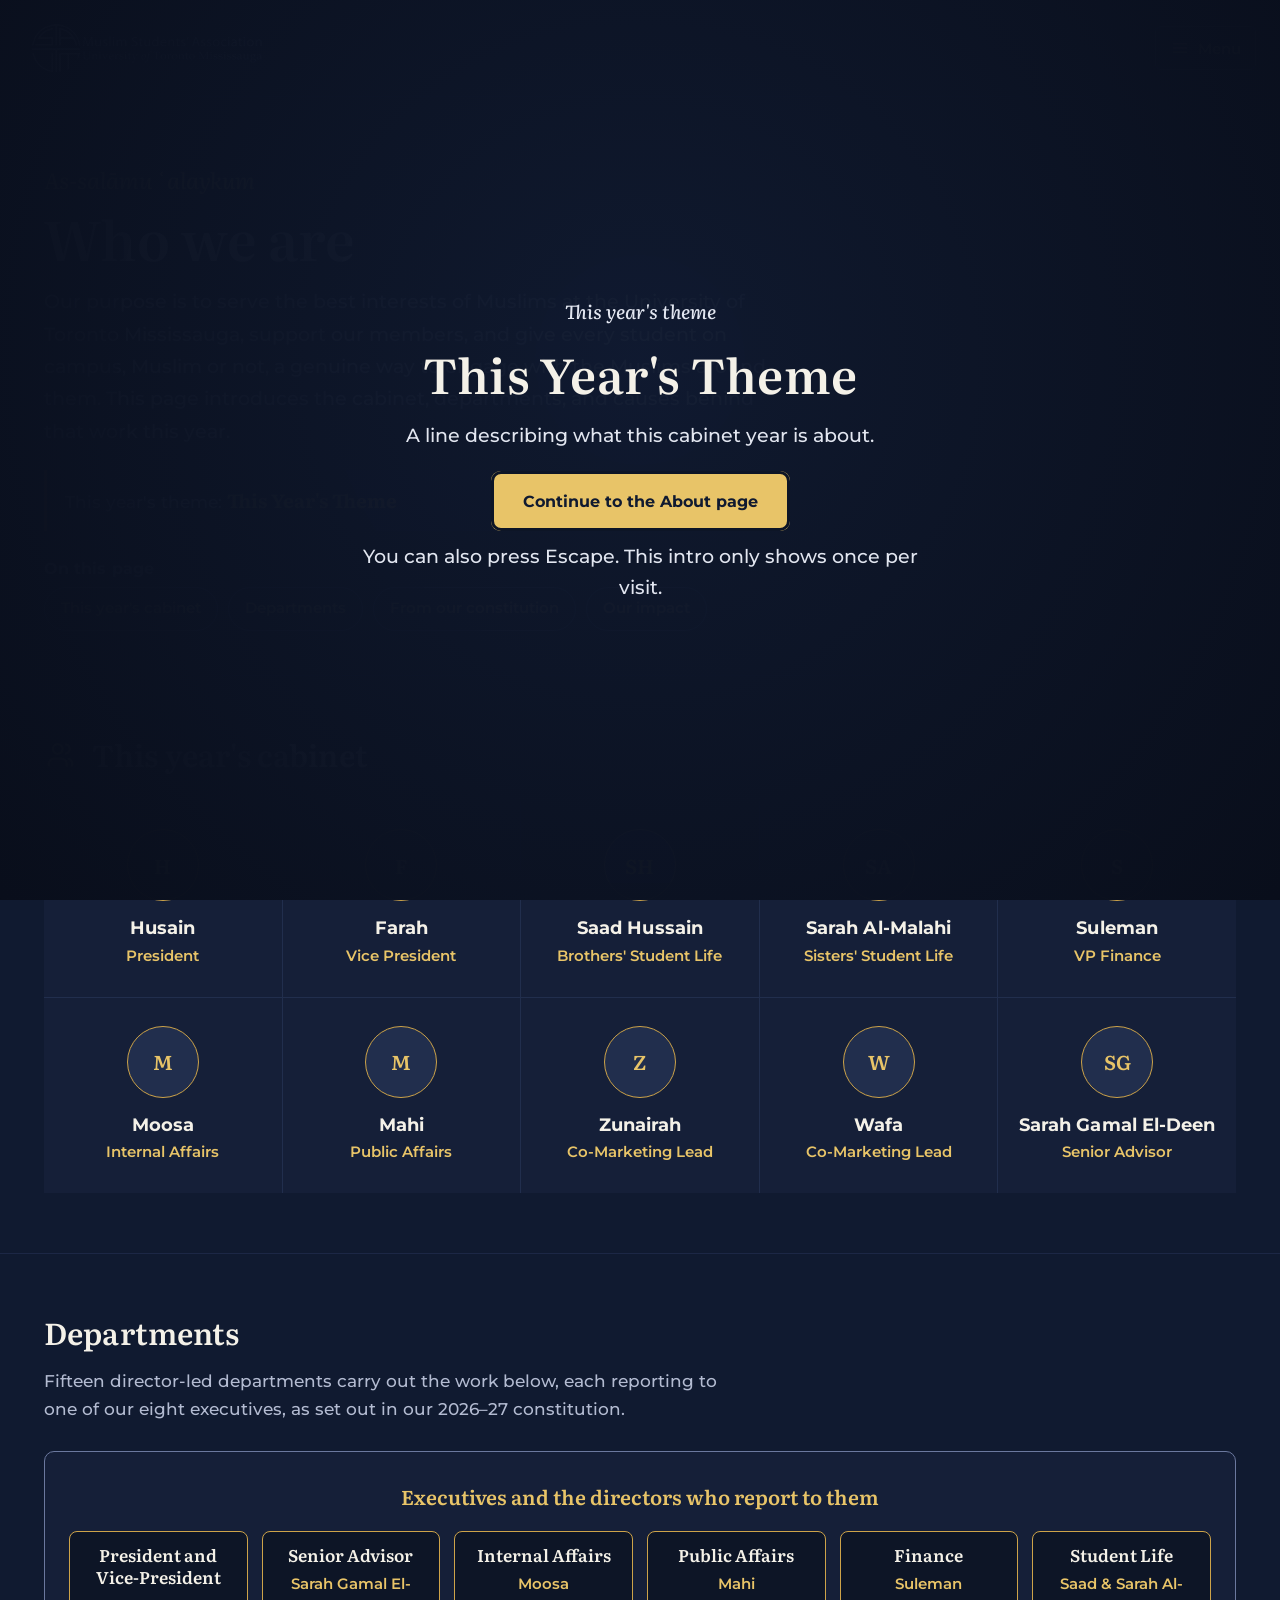
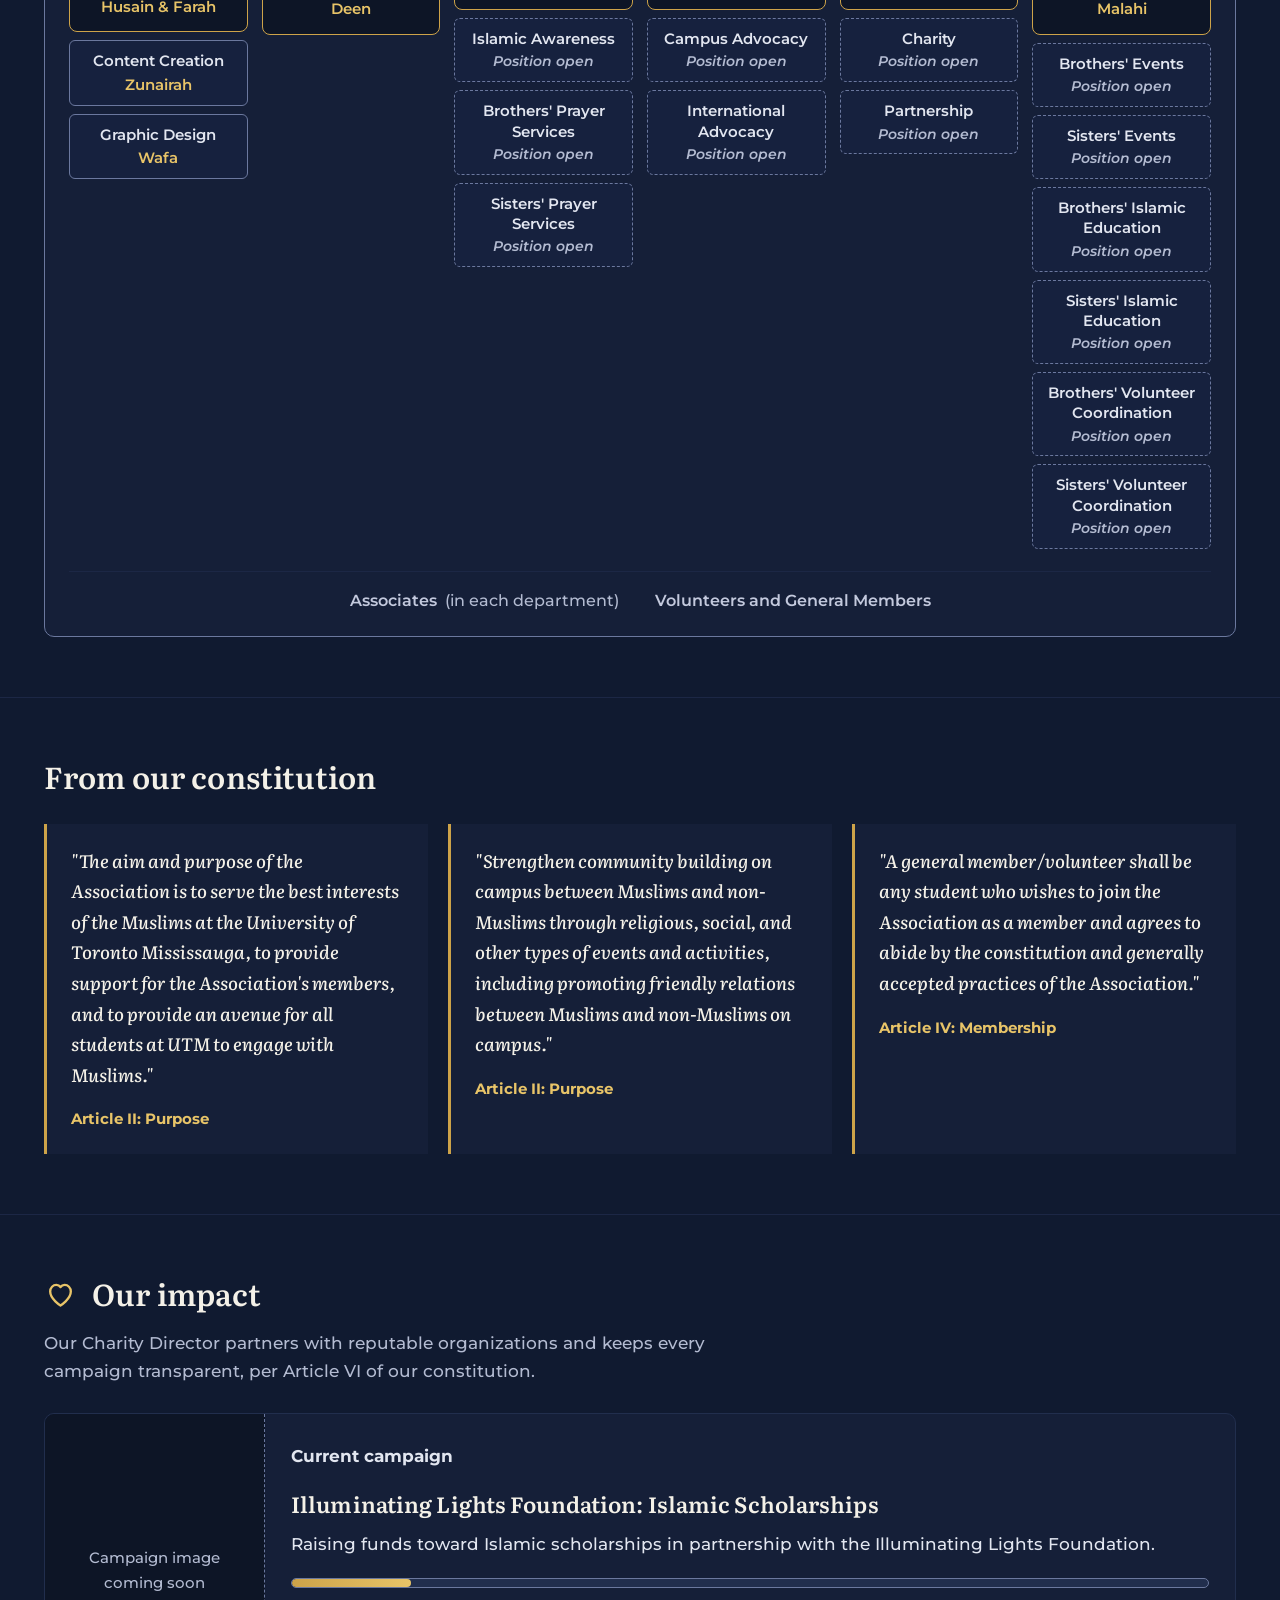
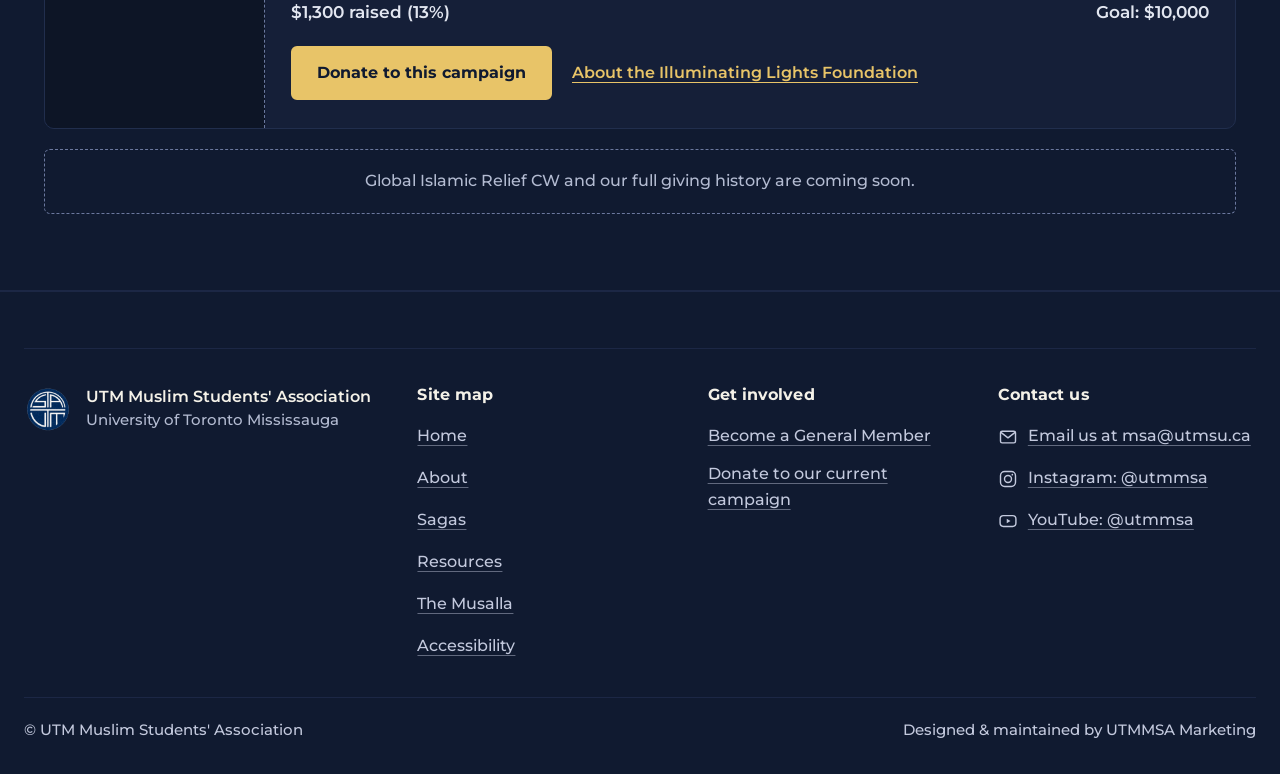
==== commit f8b40561: "Add files via upload" ====
--- a/about.html
+++ b/about.html
@@ -3,181 +3,261 @@
 <head>
 <meta charset="UTF-8">
 <meta name="viewport" content="width=device-width, initial-scale=1.0">
-<title>About — UTM MSA</title>
+<title>About us: cabinet, departments and impact | UTM MSA</title>
+<meta name="description" content="Meet the UTM MSA cabinet, see how our departments are organized, and follow our current charity campaign.">
+<script>
+/* Apply saved Display settings before the page paints (avoids a flash). Full logic lives in script.js. */
+(function(){try{var p=JSON.parse(localStorage.getItem('msaDisplayPrefs')||'{}'),c=document.documentElement.classList;
+if(p.text==='lg'||p.text==='xl')c.add('pref-text-'+p.text);if(p.contrast==='high')c.add('pref-contrast-high');
+if(p.spacing==='wide')c.add('pref-spacing-wide');if(p.motion==='reduced')c.add('pref-motion-reduced');
+if(p.font==='readable'){c.add('pref-font-readable');var l=document.createElement('link');l.rel='stylesheet';l.id='readableFont';
+l.href='https://fonts.googleapis.com/css2?family=Atkinson+Hyperlegible:wght@400;700&display=swap';document.head.appendChild(l);}}catch(e){}})();
+</script>
 <link rel="preconnect" href="https://fonts.googleapis.com">
-<link href="https://fonts.googleapis.com/css2?family=Amiri:wght@400;700&family=Cinzel:wght@500;600;700&family=Cormorant+Garamond:ital,wght@1,500;1,600&family=Montserrat:wght@400;500;600;700&family=JetBrains+Mono:wght@400;500&display=swap" rel="stylesheet">
+<link rel="preconnect" href="https://fonts.gstatic.com" crossorigin>
+<!-- Three families: Literata (headings), Montserrat (everything else), Amiri (Arabic only) -->
+<link href="https://fonts.googleapis.com/css2?family=Amiri:wght@400;700&family=Literata:ital,opsz,wght@0,7..72,500..700;1,7..72,500&family=Montserrat:wght@500;600;700&display=swap" rel="stylesheet">
 <link rel="stylesheet" href="styles.css">
 <link rel="stylesheet" href="pages.css">
 <link rel="stylesheet" href="resources.css">
+<link rel="stylesheet" href="a11y.css">
 </head>
 <body>
-
-<div class="theme-reveal" id="themeReveal">
+<a class="skip-link" href="#main">Skip to main content</a>
+
+<header class="site-header">
+  <div class="header-inner">
+    <a href="index.html" class="brand">
+      <img src="utm-msa-logo.png" alt="UTM Muslim Students' Association, home page" class="site-logo-img" width="1667" height="438">
+    </a>
+
+    <button class="nav-toggle" type="button" aria-expanded="false" aria-controls="siteMenu">
+      <svg class="label-icon" viewBox="0 0 24 24" fill="none" stroke="currentColor" stroke-width="1.7" stroke-linecap="round" stroke-linejoin="round" aria-hidden="true" focusable="false"><path d="M4 7h16M4 12h16M4 17h16"/></svg><span>Menu</span>
+    </button>
+
+    <div class="site-menu" id="siteMenu">
+      <nav class="main-nav" aria-label="Main">
+        <ul>
+          <li><a href="about.html" aria-current="page"><span class="nav-title">About</span><span class="nav-desc">Who we are</span></a></li>
+          <li><a href="events.html"><span class="nav-title">Sagas</span><span class="nav-desc">Events &amp; lectures</span></a></li>
+          <li><a href="resources.html"><span class="nav-title">Resources</span><span class="nav-desc">Support &amp; services</span></a></li>
+          <li><a href="musalla.html"><span class="nav-title">The Musalla</span><span class="nav-desc">Prayer times &amp; masjids</span></a></li>
+        </ul>
+      </nav>
+      <div class="header-actions">
+        <button class="prefs-toggle" type="button" aria-expanded="false" aria-controls="prefsPanel">
+          <svg class="label-icon" viewBox="0 0 24 24" fill="none" stroke="currentColor" stroke-width="1.7" stroke-linecap="round" stroke-linejoin="round" aria-hidden="true" focusable="false"><path d="M4 7h9M17 7h3M4 17h3M11 17h9"/><circle cx="15" cy="7" r="2"/><circle cx="9" cy="17" r="2"/></svg><span>Display settings</span>
+        </button>
+        <a class="nav-cta" href="https://forms.gle/BKkKjAEeX6UAhfDM7" target="_blank" rel="noopener"><svg class="label-icon" viewBox="0 0 24 24" fill="none" stroke="currentColor" stroke-width="1.7" stroke-linecap="round" stroke-linejoin="round" aria-hidden="true" focusable="false"><circle cx="10" cy="8" r="3.5"/><path d="M3.5 20v-1.2A3.8 3.8 0 0 1 7.3 15h5.4a3.8 3.8 0 0 1 3.8 3.8V20"/><path d="M16 4.6a3.5 3.5 0 0 1 0 6.8M20.5 20v-1.2a3.8 3.8 0 0 0-2.6-3.6"/></svg><span>Become a General Member</span><span class="sr-only"> (opens in a new tab)</span></a>
+      </div>
+    </div>
+  </div>
+
+  <section class="prefs-panel" id="prefsPanel" aria-labelledby="prefsTitle" hidden>
+    <div class="prefs-inner">
+      <div class="prefs-head">
+        <h2 id="prefsTitle">Display settings</h2>
+        <p>Adjust how this site looks for you. Your choices are saved on this device only.</p>
+      </div>
+      <form class="prefs-grid" id="prefsForm">
+        <fieldset>
+          <legend>Text size</legend>
+          <label class="pref-option"><input type="radio" name="text" value="default" checked><span>Default</span></label>
+          <label class="pref-option"><input type="radio" name="text" value="lg"><span>Large<span class="pref-hint">112%</span></span></label>
+          <label class="pref-option"><input type="radio" name="text" value="xl"><span>Largest<span class="pref-hint">125%</span></span></label>
+        </fieldset>
+        <fieldset>
+          <legend>Contrast</legend>
+          <label class="pref-option"><input type="radio" name="contrast" value="default" checked><span>Default</span></label>
+          <label class="pref-option"><input type="radio" name="contrast" value="high"><span>High contrast<span class="pref-hint">Brighter text and outlines</span></span></label>
+        </fieldset>
+        <fieldset>
+          <legend>Font</legend>
+          <label class="pref-option"><input type="radio" name="font" value="default" checked><span>Default</span></label>
+          <label class="pref-option"><input type="radio" name="font" value="readable"><span>Easy-read font<span class="pref-hint">Atkinson Hyperlegible, made for low vision</span></span></label>
+        </fieldset>
+        <fieldset>
+          <legend>Text spacing</legend>
+          <label class="pref-option"><input type="radio" name="spacing" value="default" checked><span>Default</span></label>
+          <label class="pref-option"><input type="radio" name="spacing" value="wide"><span>Wide<span class="pref-hint">More space between letters and lines</span></span></label>
+        </fieldset>
+        <fieldset>
+          <legend>Motion</legend>
+          <label class="pref-option"><input type="radio" name="motion" value="default" checked><span>Default</span></label>
+          <label class="pref-option"><input type="radio" name="motion" value="reduced"><span>Reduce motion<span class="pref-hint">Turns off animations</span></span></label>
+        </fieldset>
+      </form>
+      <div class="prefs-actions">
+        <button type="button" class="prefs-btn" id="prefsReset">Reset to default</button>
+        <button type="button" class="prefs-btn is-primary" id="prefsClose">Close display settings</button>
+        <p class="prefs-status" id="prefsStatus" role="status" aria-live="polite"></p>
+      </div>
+    </div>
+  </section>
+</header>
+<div class="theme-reveal" id="themeReveal" role="dialog" aria-modal="true" aria-labelledby="themeTitle" aria-describedby="themeDesc" hidden>
   <div class="theme-reveal-inner">
-    <span class="kicker-script" style="font-size:20px;">This year's theme</span>
-    <h2><!-- REPLACE_ME: this year's cabinet theme title -->This Year's Theme</h2>
-    <p><!-- REPLACE_ME: one line describing the theme -->A line describing what this cabinet year is about.</p>
-    <span class="theme-reveal-hint">Tap anywhere to continue</span>
+    <p class="theme-eyebrow">This year's theme</p>
+    <h2 id="themeTitle"><!-- REPLACE_ME: this year's cabinet theme title -->This Year's Theme</h2>
+    <p id="themeDesc"><!-- REPLACE_ME: one line describing the theme -->A line describing what this cabinet year is about.</p>
+    <button type="button" class="btn-primary" id="themeContinue">Continue to the About page</button>
+    <p class="theme-reveal-hint">You can also press Escape. This intro only shows once per visit.</p>
   </div>
 </div>
 
-<header class="site-header">
-  <div class="wrap" style="display:flex; align-items:center; justify-content:space-between; width:100%;">
-    <a class="brand" href="index.html">
-      <img src="utm-msa-logo.png" alt="UTM MSA logo" class="site-logo-img">
-    </a>
-    <nav class="main-nav" style="display:flex; gap:28px; font-size:0.9rem;">
-      <a href="about.html">About</a>
-      <a href="events.html">Sagas</a>
-      <a href="resources.html">Resources</a>
-      <a href="musalla.html">The Musalla</a>
-    </nav>
-    <a class="nav-cta" href="https://forms.gle/REPLACE_ME_GENERAL_FORM" target="_blank" rel="noopener">Become a General Member →</a>
-  </div>
-</header>
-
-<main>
+<main id="main" tabindex="-1">
   <section class="page-hero">
     <div class="wrap">
-      <span class="kicker"><span class="kicker-script">As-salāmu ʿalaykum</span></span>
-      <h1>Who We Are</h1>
-      <p>
-        Our purpose is to serve the best interests of Muslims at the University of Toronto Mississauga, support our members, and give every student on campus — Muslim or not — a genuine way to engage with the Muslims around them. This page introduces the cabinet, departments, and causes behind that work this year.
-      </p>
-    </div>
-  </section>
-
-  <section class="section-block">
-    <div class="wrap">
-      <h2 class="section-title">This Year's Cabinet</h2>
-      <div class="team-grid" id="teamGrid">
-        <!-- Cards are generated by events-team.js from the TEAM array below.
-             To edit a name, just change it in that array — no HTML editing needed. -->
-      </div>
-    </div>
-  </section>
-
-  <section class="section-block">
-    <div class="wrap">
-      <h2 class="section-title">Departments</h2>
-      <p class="section-intro">Fifteen director-led departments carry out the work below, each reporting up to one of our eight executives — structure per our 2026–27 constitution.</p>
-
+      <p class="kicker"><span class="kicker-script">As-salāmu ʿalaykum</span></p>
+      <h1>Who we are</h1>
+      <p>Our purpose is to serve the best interests of Muslims at the University of Toronto Mississauga, support our members, and give every student on campus, Muslim or not, a genuine way to engage with the Muslims around them. This page introduces the cabinet, departments, and causes behind that work this year.</p>
+      <div class="theme-inline">
+        <p>This year's theme: <strong><!-- REPLACE_ME: same theme title as the intro -->This Year's Theme</strong></p>
+      </div>
+      <nav class="page-index" aria-labelledby="aboutIndex">
+        <h2 id="aboutIndex">On this page</h2>
+        <ul>
+          <li><a href="#cabinet">This year's cabinet</a></li>
+          <li><a href="#departments">Departments</a></li>
+          <li><a href="#constitution">From our constitution</a></li>
+          <li><a href="#impact">Our impact</a></li>
+        </ul>
+      </nav>
+    </div>
+  </section>
+
+  <section class="section-block" id="cabinet" aria-labelledby="cabinetHeading">
+    <div class="wrap">
+      <h2 class="section-title with-icon" id="cabinetHeading"><svg class="label-icon" viewBox="0 0 24 24" fill="none" stroke="currentColor" stroke-width="1.7" stroke-linecap="round" stroke-linejoin="round" aria-hidden="true" focusable="false"><circle cx="10" cy="8" r="3.5"/><path d="M3.5 20v-1.2A3.8 3.8 0 0 1 7.3 15h5.4a3.8 3.8 0 0 1 3.8 3.8V20"/><path d="M16 4.6a3.5 3.5 0 0 1 0 6.8M20.5 20v-1.2a3.8 3.8 0 0 0-2.6-3.6"/></svg>This year's cabinet</h2>
+      <!-- Cards are generated by events-team.js from the TEAM array. Edit names there, no HTML needed. -->
+      <ul class="team-grid" id="teamGrid"></ul>
+    </div>
+  </section>
+
+  <section class="section-block" id="departments" aria-labelledby="deptHeading">
+    <div class="wrap">
+      <h2 class="section-title" id="deptHeading">Departments</h2>
+      <p class="section-intro">Fifteen director-led departments carry out the work below, each reporting to one of our eight executives, as set out in our 2026–27 constitution.</p>
       <div class="org-chart-visual">
-        <div class="org-tier-label">Executives</div>
-        <div class="org-columns">
-          <div class="org-col">
-            <div class="org-exec-box"><span>President</span><span>Vice-President</span><em>Husain &amp; Farah</em></div>
-            <div class="org-dir-box">Content Creation<em>Zunairah</em></div>
-            <div class="org-dir-box">Graphic Design<em>Wafa</em></div>
-          </div>
-          <div class="org-col">
-            <div class="org-exec-box"><span>Senior Advisor</span><em>Sarah Gamal El-Deen</em></div>
-          </div>
-          <div class="org-col">
-            <div class="org-exec-box"><span>Internal Affairs</span><em>Moosa</em></div>
-            <div class="org-dir-box org-open">Islamic Awareness</div>
-            <div class="org-dir-box org-open">Brothers' Prayer Services</div>
-            <div class="org-dir-box org-open">Sisters' Prayer Services</div>
-          </div>
-          <div class="org-col">
-            <div class="org-exec-box"><span>Public Affairs</span><em>Mahi</em></div>
-            <div class="org-dir-box org-open">Campus Advocacy</div>
-            <div class="org-dir-box org-open">International Advocacy</div>
-          </div>
-          <div class="org-col">
-            <div class="org-exec-box"><span>Finance</span><em>Suleman</em></div>
-            <div class="org-dir-box org-open">Charity</div>
-            <div class="org-dir-box org-open">Partnership</div>
-          </div>
-          <div class="org-col">
-            <div class="org-exec-box"><span>Student Life</span><em>Saad &amp; Sarah Al-Malahi</em></div>
-            <div class="org-dir-box org-open">Brothers' Events</div>
-            <div class="org-dir-box org-open">Sisters' Events</div>
-            <div class="org-dir-box org-open">Brothers' Islamic Ed.</div>
-            <div class="org-dir-box org-open">Sisters' Islamic Ed.</div>
-            <div class="org-dir-box org-open">Brothers' Vol. Coord.</div>
-            <div class="org-dir-box org-open">Sisters' Vol. Coord.</div>
-          </div>
-        </div>
-        <div class="org-footer-tiers">
-          <span>Associates <em>(per department)</em></span>
-          <span>Volunteers / General Members</span>
-        </div>
-      </div>
-    </div>
-  </section>
-
-  <section class="section-block">
-    <div class="wrap">
-      <h2 class="section-title">From Our Constitution</h2>
+        <p class="org-tier-label">Executives and the directors who report to them</p>
+        <ul class="org-columns">
+          <li class="org-col">
+            <p class="org-exec-box"><span class="org-role">President and Vice-President</span><span class="org-person">Husain &amp; Farah</span></p>
+            <ul class="org-dirs" aria-label="Directors reporting to President and Vice-President"><li class="org-dir-box">Content Creation<span class="org-person">Zunairah</span></li><li class="org-dir-box">Graphic Design<span class="org-person">Wafa</span></li></ul>
+          </li>
+          <li class="org-col">
+            <p class="org-exec-box"><span class="org-role">Senior Advisor</span><span class="org-person">Sarah Gamal El-Deen</span></p>
+            
+          </li>
+          <li class="org-col">
+            <p class="org-exec-box"><span class="org-role">Internal Affairs</span><span class="org-person">Moosa</span></p>
+            <ul class="org-dirs" aria-label="Directors reporting to Internal Affairs"><li class="org-dir-box org-open">Islamic Awareness<span class="org-open-tag">Position open</span></li><li class="org-dir-box org-open">Brothers' Prayer Services<span class="org-open-tag">Position open</span></li><li class="org-dir-box org-open">Sisters' Prayer Services<span class="org-open-tag">Position open</span></li></ul>
+          </li>
+          <li class="org-col">
+            <p class="org-exec-box"><span class="org-role">Public Affairs</span><span class="org-person">Mahi</span></p>
+            <ul class="org-dirs" aria-label="Directors reporting to Public Affairs"><li class="org-dir-box org-open">Campus Advocacy<span class="org-open-tag">Position open</span></li><li class="org-dir-box org-open">International Advocacy<span class="org-open-tag">Position open</span></li></ul>
+          </li>
+          <li class="org-col">
+            <p class="org-exec-box"><span class="org-role">Finance</span><span class="org-person">Suleman</span></p>
+            <ul class="org-dirs" aria-label="Directors reporting to Finance"><li class="org-dir-box org-open">Charity<span class="org-open-tag">Position open</span></li><li class="org-dir-box org-open">Partnership<span class="org-open-tag">Position open</span></li></ul>
+          </li>
+          <li class="org-col">
+            <p class="org-exec-box"><span class="org-role">Student Life</span><span class="org-person">Saad &amp; Sarah Al-Malahi</span></p>
+            <ul class="org-dirs" aria-label="Directors reporting to Student Life"><li class="org-dir-box org-open">Brothers' Events<span class="org-open-tag">Position open</span></li><li class="org-dir-box org-open">Sisters' Events<span class="org-open-tag">Position open</span></li><li class="org-dir-box org-open">Brothers' Islamic Education<span class="org-open-tag">Position open</span></li><li class="org-dir-box org-open">Sisters' Islamic Education<span class="org-open-tag">Position open</span></li><li class="org-dir-box org-open">Brothers' Volunteer Coordination<span class="org-open-tag">Position open</span></li><li class="org-dir-box org-open">Sisters' Volunteer Coordination<span class="org-open-tag">Position open</span></li></ul>
+          </li>
+        </ul>
+        <ul class="org-footer-tiers" aria-label="Other membership tiers">
+          <li>Associates <em>(in each department)</em></li>
+          <li>Volunteers and General Members</li>
+        </ul>
+      </div>
+    </div>
+  </section>
+
+  <section class="section-block" id="constitution" aria-labelledby="constHeading">
+    <div class="wrap">
+      <h2 class="section-title" id="constHeading">From our constitution</h2>
       <div class="constitution-grid">
         <blockquote class="constitution-card">
           <p>"The aim and purpose of the Association is to serve the best interests of the Muslims at the University of Toronto Mississauga, to provide support for the Association's members, and to provide an avenue for all students at UTM to engage with Muslims."</p>
-          <cite>Article II — Purpose</cite>
+          <cite>Article II: Purpose</cite>
         </blockquote>
         <blockquote class="constitution-card">
-          <p>"Strengthen community building on campus between Muslims and non-Muslims through religious, social, and other types of events and activities — including promoting friendly relations between Muslims and non-Muslims on campus."</p>
-          <cite>Article II — Purpose</cite>
+          <p>"Strengthen community building on campus between Muslims and non-Muslims through religious, social, and other types of events and activities, including promoting friendly relations between Muslims and non-Muslims on campus."</p>
+          <cite>Article II: Purpose</cite>
         </blockquote>
         <blockquote class="constitution-card">
           <p>"A general member/volunteer shall be any student who wishes to join the Association as a member and agrees to abide by the constitution and generally accepted practices of the Association."</p>
-          <cite>Article IV — Membership</cite>
+          <cite>Article IV: Membership</cite>
         </blockquote>
       </div>
     </div>
   </section>
 
-  <section class="section-block" id="impact">
-    <div class="wrap">
-      <h2 class="section-title">Our Impact</h2>
+  <section class="section-block" id="impact" aria-labelledby="impactHeading">
+    <div class="wrap">
+      <h2 class="section-title with-icon" id="impactHeading"><svg class="label-icon" viewBox="0 0 24 24" fill="none" stroke="currentColor" stroke-width="1.7" stroke-linecap="round" stroke-linejoin="round" aria-hidden="true" focusable="false"><path d="M12 20s-7.5-4.6-7.5-10.1C4.5 6.9 6.6 5 9 5c1.4 0 2.4.7 3 1.6C12.6 5.7 13.6 5 15 5c2.4 0 4.5 1.9 4.5 4.9C19.5 15.4 12 20 12 20Z"/></svg>Our impact</h2>
       <p class="section-intro">Our Charity Director partners with reputable organizations and keeps every campaign transparent, per Article VI of our constitution.</p>
-
       <div class="charity-card">
-        <div class="charity-card-media"><!-- REPLACE_ME: campaign photo/banner for Illuminating Lights Foundation --> Campaign image coming soon</div>
+        <div class="charity-card-media"><!-- REPLACE_ME: campaign photo with alt text describing it --> Campaign image coming soon</div>
         <div class="charity-card-body">
-          <span class="section-label">Current Campaign</span>
-          <h3>Illuminating Lights Foundation — Islamic Scholarships</h3>
+          <p class="section-label">Current campaign</p>
+          <h3>Illuminating Lights Foundation: Islamic Scholarships</h3>
           <p>Raising funds toward Islamic scholarships in partnership with the Illuminating Lights Foundation.</p>
-          <div class="charity-progress"><div class="charity-progress-bar" style="width:13%"></div></div>
-          <div class="charity-progress-stats"><span>$1,300 raised</span><span>Goal: $10,000</span></div>
+          <div class="charity-progress" aria-hidden="true"><div class="charity-progress-bar" style="width:13%"></div></div>
+          <p class="charity-progress-stats"><span>$1,300 raised (13%)</span><span>Goal: $10,000</span></p>
           <div class="charity-actions">
-            <a class="btn-primary" href="https://www.zeffy.com/en-CA/donation-form/utm-msa-donation" target="_blank" rel="noopener">Donate now</a>
-            <a class="btn-text" href="https://illuminatinglights.org/" target="_blank" rel="noopener">About ILF →</a>
+            <a class="btn-primary" href="https://www.zeffy.com/en-CA/donation-form/utm-msa-donation" target="_blank" rel="noopener">Donate to this campaign<span class="sr-only"> (opens in a new tab)</span></a>
+            <a class="btn-text" href="https://illuminatinglights.org/" target="_blank" rel="noopener">About the Illuminating Lights Foundation<span class="sr-only"> (opens in a new tab)</span></a>
           </div>
         </div>
       </div>
-
-      <div class="charity-placeholder-note">Global Islamic Relief CW and our full giving history — coming soon.</div>
-    </div>
-  </section>
-
-
+      <p class="charity-placeholder-note">Global Islamic Relief CW and our full giving history are coming soon.</p>
+    </div>
+  </section>
 </main>
-
 <footer class="site-footer">
 
-  <div class="footer-main">
+  <div class="footer-grid">
     <div class="footer-brand">
-      <span class="footer-mark"><img src="utm-msa-footer-mark.png" alt="UTM MSA"></span>
-      <span class="footer-copyright">© UTM Muslim Students' Association</span>
-    </div>
-
-    <div class="footer-meta">
-      <div class="footer-links">
-        <a href="mailto:msa@utmsu.ca">Contact</a>
-      </div>
-      <div class="social-links">
-        <a href="https://www.instagram.com/utmmsa/?hl=en" target="_blank" rel="noopener" aria-label="Instagram">
-          <svg viewBox="0 0 24 24" fill="none" stroke="currentColor" stroke-width="1.6"><rect x="3" y="3" width="18" height="18" rx="5"/><circle cx="12" cy="12" r="4.2"/><circle cx="17.2" cy="6.8" r="1.1" fill="currentColor" stroke="none"/></svg>
-        </a>
-        <a href="https://www.youtube.com/@utmmsa" target="_blank" rel="noopener" aria-label="YouTube">
-          <svg viewBox="0 0 24 24" fill="none" stroke="currentColor" stroke-width="1.6"><rect x="2.5" y="5.5" width="19" height="13" rx="4"/><path d="M10.5 9.2 15 12l-4.5 2.8Z" fill="currentColor" stroke="none"/></svg>
-        </a>
-      </div>
-    </div>
-  </div>
-
-  <div class="footer-credit">Designed &amp; maintained by UTMMSA Marketing</div>
+      <span class="footer-mark"><img src="utm-msa-footer-mark.png" alt="" width="300" height="300"></span>
+      <p class="footer-org">UTM Muslim Students' Association<span>University of Toronto Mississauga</span></p>
+    </div>
+
+    <nav aria-labelledby="sitemapHeading">
+      <h2 class="footer-heading" id="sitemapHeading">Site map</h2>
+      <ul class="footer-list">
+          <li><a href="index.html">Home<span class="sr-only">: Start here</span></a></li>
+          <li><a href="about.html">About<span class="sr-only">: Who we are</span></a></li>
+          <li><a href="events.html">Sagas<span class="sr-only">: Events &amp; lectures</span></a></li>
+          <li><a href="resources.html">Resources<span class="sr-only">: Support &amp; services</span></a></li>
+          <li><a href="musalla.html">The Musalla<span class="sr-only">: Prayer times &amp; masjids</span></a></li>
+          <li><a href="accessibility.html">Accessibility</a></li>
+      </ul>
+    </nav>
+
+    <div>
+      <h2 class="footer-heading">Get involved</h2>
+      <ul class="footer-list">
+        <li><a href="https://forms.gle/BKkKjAEeX6UAhfDM7" target="_blank" rel="noopener">Become a General Member<span class="sr-only"> (opens in a new tab)</span></a></li>
+        <li><a href="https://www.zeffy.com/en-CA/donation-form/utm-msa-donation" target="_blank" rel="noopener">Donate to our current campaign<span class="sr-only"> (opens in a new tab)</span></a></li>
+      </ul>
+    </div>
+
+    <div>
+      <h2 class="footer-heading">Contact us</h2>
+      <ul class="footer-list">
+        <li><a href="mailto:msa@utmsu.ca"><svg class="label-icon" viewBox="0 0 24 24" fill="none" stroke="currentColor" stroke-width="1.7" stroke-linecap="round" stroke-linejoin="round" aria-hidden="true" focusable="false"><rect x="3" y="5" width="18" height="14" rx="2"/><path d="M3.5 6.5 12 13l8.5-6.5"/></svg><span>Email us at msa@utmsu.ca</span></a></li>
+        <li><a href="https://www.instagram.com/utmmsa/" target="_blank" rel="noopener"><svg class="label-icon" viewBox="0 0 24 24" fill="none" stroke="currentColor" stroke-width="1.7" stroke-linecap="round" stroke-linejoin="round" aria-hidden="true" focusable="false"><rect x="3" y="3" width="18" height="18" rx="5"/><circle cx="12" cy="12" r="4.2"/><circle cx="17.2" cy="6.8" r="1" fill="currentColor" stroke="none"/></svg><span>Instagram: @utmmsa</span><span class="sr-only"> (opens in a new tab)</span></a></li>
+        <li><a href="https://www.youtube.com/@utmmsa" target="_blank" rel="noopener"><svg class="label-icon" viewBox="0 0 24 24" fill="none" stroke="currentColor" stroke-width="1.7" stroke-linecap="round" stroke-linejoin="round" aria-hidden="true" focusable="false"><rect x="2.5" y="5.5" width="19" height="13" rx="4"/><path d="M10.5 9.2 15 12l-4.5 2.8Z" fill="currentColor" stroke="none"/></svg><span>YouTube: @utmmsa</span><span class="sr-only"> (opens in a new tab)</span></a></li>
+      </ul>
+    </div>
+  </div>
+
+  <div class="footer-bottom">
+    <p>© UTM Muslim Students' Association</p>
+    <p>Designed &amp; maintained by UTMMSA Marketing</p>
+  </div>
 </footer>
 
 <script src="script.js"></script>
--- a/styles.css
+++ b/styles.css
@@ -1,49 +1,103 @@
 /* ============================================================
-   UTM MSA — Design tokens (from Brand & Typography guide + 1C concept)
+   UTM MSA — Global styles
+   Accessibility pass (Sept 24, 2026): see ACCESSIBILITY.md for the
+   full list of changes and the reasoning behind each one.
+
+   Ground rules this file now follows:
+   - All font sizes are in rem, so the visitor's browser text-size
+     setting (and our Display settings panel) scales every page.
+   - Nothing is smaller than 14px (0.875rem). Body copy is 17px.
+   - No ALL-CAPS text. Headings use Literata (true upper/lower case);
+     everything else uses Montserrat at weight 500 or heavier.
+   - Every text colour passes WCAG AA contrast (4.5:1); most pass AAA (7:1).
    ============================================================ */
 
 :root {
-  /* Brand colours */
-  --navy: #101a30;         /* dark base / nav / footer */
-  --navy-black: #0d1526;   /* section contrast */
-  --gold: #cda349;         /* primary accent / CTA */
-  --gold-light: #e8c468;   /* accent on dark backgrounds */
-  --cream: #faf8f3;        /* light backgrounds */
-
-  /* Neutrals */
-  --text-body: #16203a;    /* body text on light bg */
-  --text-muted: #8792ac;   /* muted text, works on both */
-  --text-muted-dark: #7783a3; /* muted text on navy */
-  --border-dark: #1c2745;  /* hairline borders on navy */
-  --border-dark-2: #212e4d;
-  --panel-navy: #101a30;
-
-  /* Fonts */
-  --font-display: 'Cinzel', serif;
-  --font-body: 'Montserrat', sans-serif;
-  --font-mono: 'JetBrains Mono', monospace;
-  --font-script: 'Cormorant Garamond', serif;
-  --font-arabic: 'Amiri', serif;
+  /* Brand colours (unchanged) */
+  --navy: #101a30;
+  --navy-black: #0d1526;
+  --gold: #cda349;          /* 7.4:1 on navy */
+  --gold-light: #e8c468;    /* 10.3:1 on navy */
+  --cream: #faf8f3;
+
+  /* Text colours — contrast measured against --navy */
+  --text-strong: #f4f1e8;       /* 16.6:1 */
+  --text-body: #e2e6f0;         /* 14.2:1 */
+  --text-soft: #c3c9dd;         /* 10.5:1 */
+  --text-muted-dark: #b3bbd1;   /* 9.0:1  (was #7783a3 at 4.6:1) */
+  --text-muted: #a9b1c8;        /* 8.1:1  (was #8792ac at 5.6:1) */
+
+  /* Lines */
+  --border-dark: #1c2745;       /* decorative dividers only */
+  --border-dark-2: #212e4d;     /* decorative dividers only */
+  --border-control: #6b789e;    /* outlines that identify a button/control: 3:1+ everywhere */
+  --panel-navy: #151f38;
+
+  /* Focus ring — gold with a navy halo so it shows on dark AND light (Instagram embed) surfaces */
+  --focus-ring: #e8c468;
+  --focus-halo: #0d1526;
+
+  /* Fonts — three families total (WCAG-friendly limit the reviewer asked for) */
+  --font-display: 'Literata', Georgia, 'Times New Roman', serif;
+  --font-body: 'Montserrat', 'Segoe UI', Arial, sans-serif;
+  --font-arabic: 'Amiri', 'Traditional Arabic', serif;
+  --font-mono: var(--font-body);   /* retired: kept as an alias so nothing old falls back to a monospace face */
+  --font-script: var(--font-display);
+
+  /* Type scale (rem = respects the visitor's browser setting) */
+  --fs-xs: 0.875rem;    /* 14px — floor, used sparingly */
+  --fs-sm: 0.9375rem;   /* 15px — meta lines, chips, labels */
+  --fs-body: 1.0625rem; /* 17px — body copy */
+  --fs-lead: 1.1875rem; /* 19px — intros */
+  --fs-h3: 1.25rem;     /* 20px */
+  --fs-h2: 2rem;        /* 32px */
 
   /* Layout */
   --max-width: 1240px;
   --radius-sm: 6px;
   --radius-md: 10px;
+  --header-h: 96px;
 }
 
 * { box-sizing: border-box; }
 
-html { scroll-behavior: smooth; }
+html {
+  scroll-behavior: smooth;
+  /* Keeps anchored headings and focused elements from hiding under the sticky header (WCAG 2.4.11) */
+  scroll-padding-top: calc(var(--header-h) + 24px);
+}
 
 body {
   margin: 0;
   background: var(--navy);
-  color: #eef0f6;
-  font-family: var(--font-body);
+  color: var(--text-body);
+  font-family: var(--font-body);
+  font-weight: 500;
+  font-size: var(--fs-body);
+  line-height: 1.65;
   -webkit-font-smoothing: antialiased;
 }
 
 a { color: inherit; text-decoration: none; }
+
+/* Links inside running text are underlined, so they never rely on colour alone (WCAG 1.4.1) */
+p a:not([class]), .prose a:not([class]), .lecture-note a {
+  color: var(--gold-light);
+  text-decoration: underline;
+  text-decoration-thickness: 1px;
+  text-underline-offset: 3px;
+}
+p a:not([class]):hover, .prose a:not([class]):hover, .lecture-note a:hover { text-decoration-thickness: 2px; }
+
+h1, h2, h3, h4 {
+  font-family: var(--font-display);
+  font-weight: 600;
+  letter-spacing: 0.005em;
+  line-height: 1.25;
+  color: var(--text-strong);
+}
+
+img, svg { max-width: 100%; }
 
 .wrap {
   max-width: var(--max-width);
@@ -57,113 +111,193 @@
   position: sticky;
   top: 0;
   z-index: 100;
+  background: rgba(16, 26, 48, 0.96);
+  backdrop-filter: blur(10px);
+  border-bottom: 1px solid var(--border-dark);
+}
+
+.header-inner {
+  position: relative;
+  flex-wrap: wrap;
+  max-width: 1400px;
+  margin: 0 auto;
   display: flex;
   align-items: center;
   justify-content: space-between;
-  padding: 16px 24px;
-  background: rgba(16, 26, 48, 0.88);
-  backdrop-filter: blur(10px);
-  border-bottom: 1px solid var(--border-dark);
+  gap: 20px;
+  padding: 14px 24px;
+  min-height: var(--header-h);
 }
 
 .brand {
   display: flex;
   align-items: center;
+  flex-shrink: 1;
+  min-width: 0;
+  border-radius: var(--radius-sm);
+}
+
+.site-logo-img {
+  height: 48px;
+  width: auto;
+  max-width: 100%;
+  display: block;
+}
+
+@media (min-width: 1024px) {
+  .site-logo-img { height: 64px; }
+}
+
+/* Menu (nav + actions). Mobile: collapsed behind the toggle. Desktop: inline. */
+.site-menu {
+  display: none;
+}
+
+.site-menu.is-open {
+  display: block;
+  position: absolute;
+  top: 100%;
+  left: 0;
+  right: 0;
+  background: var(--navy);
+  border-bottom: 1px solid var(--border-control);
+  padding: 12px 24px 24px;
+  max-height: calc(100vh - var(--header-h));
+  overflow-y: auto;
+}
+
+.main-nav ul {
+  list-style: none;
+  margin: 0;
+  padding: 0;
+  display: flex;
+  flex-direction: column;
+  gap: 4px;
+}
+
+.main-nav a {
+  display: flex;
+  flex-direction: column;
+  padding: 10px 12px;
+  border-radius: var(--radius-sm);
+  color: var(--text-strong);
+  min-height: 44px;
+  justify-content: center;
+}
+
+.nav-title {
+  font-size: 1rem;
+  font-weight: 600;
+  line-height: 1.3;
+}
+
+/* A short plain-language description under each nav label, so names like
+   "Sagas" and "The Musalla" explain themselves (reviewer: labels must be specific) */
+.nav-desc {
+  white-space: nowrap;
+  font-size: var(--fs-xs);
+  font-weight: 500;
+  color: var(--text-muted-dark);
+  line-height: 1.3;
+}
+
+.main-nav a:hover .nav-title { color: var(--gold-light); }
+
+/* Current page: shown by an underline bar AND weight, not colour alone */
+.main-nav a[aria-current="page"] .nav-title {
+  color: var(--gold-light);
+  text-decoration: underline;
+  text-decoration-thickness: 2px;
+  text-underline-offset: 6px;
+}
+
+.header-actions {
+  display: flex;
+  flex-wrap: wrap;
   gap: 10px;
-  flex-shrink: 0;
-}
-
-.site-logo-img {
-  height: 50px;
-  width: auto;
-  display: block;
-}
-
-.brand-mark {
-  width: 26px;
-  height: 26px;
-  border: 1.5px solid var(--gold-light);
-  transform: rotate(45deg);
-  flex: none;
-}
-
-.brand-name {
-  font-family: var(--font-display);
-  font-weight: 600;
-  font-size: 17px;
-  display: none;
-}
-
-.main-nav {
-  display: none;
-  gap: 30px;
-  font-size: 13.5px;
-  font-weight: 500;
-  color: #9aa3bf;
-  flex: 1;
-  justify-content: center;
-}
-
-.main-nav a:hover { color: var(--gold-light); }
-
-.nav-cta {
-  font-size: 13px;
-  font-weight: 600;
-  color: var(--gold-light);
-  border: 1px solid var(--border-dark-2);
-  padding: 9px 18px;
+  margin-top: 14px;
+}
+
+.nav-cta,
+.prefs-toggle {
+  display: inline-flex;
+  align-items: center;
+  gap: 8px;
+  min-height: 44px;
+  font-family: var(--font-body);
+  font-size: var(--fs-sm);
+  font-weight: 600;
+  color: var(--gold-light);
+  background: transparent;
+  border: 1.5px solid var(--border-control);
+  padding: 8px 16px;
   border-radius: var(--radius-sm);
   white-space: nowrap;
-  display: none;
-}
-.nav-cta:hover { border-color: var(--gold-light); }
+  cursor: pointer;
+}
+.nav-cta:hover,
+.prefs-toggle:hover,
+.prefs-toggle[aria-expanded="true"] { border-color: var(--gold-light); }
+
+.prefs-toggle svg, .nav-toggle svg { width: 20px; height: 20px; flex: none; }
 
 .nav-toggle {
-  display: flex;
-  flex-direction: column;
-  gap: 5px;
-  width: 24px;
-  height: 24px;
+  flex-shrink: 0;
+  display: inline-flex;
+  align-items: center;
+  gap: 8px;
+  min-height: 44px;
+  min-width: 44px;
+  padding: 8px 14px;
+  font-family: var(--font-body);
+  font-size: var(--fs-sm);
+  font-weight: 600;
+  color: var(--gold-light);
   background: none;
-  border: none;
+  border: 1.5px solid var(--border-control);
+  border-radius: var(--radius-sm);
   cursor: pointer;
-  padding: 0;
-  color: var(--gold-light);
-}
-
-/* Tablet & desktop: show full nav */
-@media (min-width: 768px) {
-  .site-header {
-    padding: 18px 24px;
+}
+
+/* Desktop header: only when there is truly room for it at the current text size.
+   Breakpoints are in em, so they also move if someone enlarges text in their browser
+   settings, and the Display settings "Large"/"Largest" options push them out further.
+   Below these widths the menu button is used, so nothing ever runs off screen (WCAG 1.4.4). */
+@media (min-width: 87.5em) {
+  html:not(.pref-text-lg):not(.pref-text-xl) .nav-toggle { display: none; }
+  html:not(.pref-text-lg):not(.pref-text-xl) .site-menu,html:not(.pref-text-lg):not(.pref-text-xl) .site-menu.is-open {
+    display: flex; align-items: center; justify-content: space-between; flex-wrap: wrap;
+    flex: 1; min-width: 0; gap: 12px 20px; position: static; background: none;
+    border: none; padding: 0; max-height: none; overflow: visible;
   }
-
-  .site-logo-img {
-    height: 65px;
+  html:not(.pref-text-lg):not(.pref-text-xl) .main-nav { flex: 1; display: flex; justify-content: center; }
+  html:not(.pref-text-lg):not(.pref-text-xl) .main-nav ul { flex-direction: row; flex-wrap: wrap; justify-content: center; gap: 2px; }
+  html:not(.pref-text-lg):not(.pref-text-xl) .main-nav a { padding: 8px 10px; text-align: center; }
+  html:not(.pref-text-lg):not(.pref-text-xl) .header-actions { margin-top: 0; flex-wrap: wrap; }
+}
+@media (min-width: 98.5em) {
+  html.pref-text-lg .nav-toggle { display: none; }
+  html.pref-text-lg .site-menu,html.pref-text-lg .site-menu.is-open {
+    display: flex; align-items: center; justify-content: space-between; flex-wrap: wrap;
+    flex: 1; min-width: 0; gap: 12px 20px; position: static; background: none;
+    border: none; padding: 0; max-height: none; overflow: visible;
   }
-
-  .main-nav {
-    display: flex;
+  html.pref-text-lg .main-nav { flex: 1; display: flex; justify-content: center; }
+  html.pref-text-lg .main-nav ul { flex-direction: row; flex-wrap: wrap; justify-content: center; gap: 2px; }
+  html.pref-text-lg .main-nav a { padding: 8px 10px; text-align: center; }
+  html.pref-text-lg .header-actions { margin-top: 0; flex-wrap: wrap; }
+}
+@media (min-width: 109.5em) {
+  html.pref-text-xl .nav-toggle { display: none; }
+  html.pref-text-xl .site-menu,html.pref-text-xl .site-menu.is-open {
+    display: flex; align-items: center; justify-content: space-between; flex-wrap: wrap;
+    flex: 1; min-width: 0; gap: 12px 20px; position: static; background: none;
+    border: none; padding: 0; max-height: none; overflow: visible;
   }
-
-  .nav-cta {
-    display: inline-flex;
-    align-items: center;
-  }
-
-  .nav-toggle {
-    display: none;
-  }
-}
-
-/* Desktop: even more breathing room */
-@media (min-width: 1024px) {
-  .site-header {
-    padding: 20px 24px;
-  }
-
-  .site-logo-img {
-    height: 75px;
-  }
+  html.pref-text-xl .main-nav { flex: 1; display: flex; justify-content: center; }
+  html.pref-text-xl .main-nav ul { flex-direction: row; flex-wrap: wrap; justify-content: center; gap: 2px; }
+  html.pref-text-xl .main-nav a { padding: 8px 10px; text-align: center; }
+  html.pref-text-xl .header-actions { margin-top: 0; flex-wrap: wrap; }
 }
 
 /* ---------- Hero ---------- */
@@ -171,36 +305,42 @@
 .hero {
   padding: 120px 0;
   position: relative;
+  /* Reviewer: "lengthen the horizontal gradient". The dark band now holds
+     at 90%+ across the whole text column and only fades well past it.
+     Measured worst-case contrast behind the paragraph: 12:1+ at every width. */
   background:
-    linear-gradient(100deg, rgba(9, 14, 27, 0.92) 0%, rgba(9, 14, 27, 0.78) 30%, rgba(9, 14, 27, 0.4) 56%, rgba(9, 14, 27, 0.1) 76%),
+    linear-gradient(100deg,
+      rgba(9, 14, 27, 0.95) 0%,
+      rgba(9, 14, 27, 0.92) 38%,
+      rgba(9, 14, 27, 0.84) 52%,
+      rgba(9, 14, 27, 0.55) 70%,
+      rgba(9, 14, 27, 0.25) 88%,
+      rgba(9, 14, 27, 0.15) 100%),
     url("utm-hero.jpg");
   background-size: cover;
   background-position: center 60%;
   background-repeat: no-repeat;
 }
 
-.hero .wrap {
-  position: relative;
-  z-index: 2;
-}
-
-.hero-motif {
-  display: none;
-}
-
-.hero-motif span {
-  position: absolute;
-  width: 46px;
-  height: 46px;
-  border: 1px solid var(--gold-light);
-  transform: rotate(45deg);
-  animation: pulseSoft 6s ease-in-out infinite;
-}
+/* On narrow screens the text spans the full width, so the whole photo
+   gets a strong, even scrim instead of a left-to-right fade */
+@media (max-width: 900px) {
+  .hero {
+    background:
+      linear-gradient(180deg, rgba(9, 14, 27, 0.9) 0%, rgba(9, 14, 27, 0.88) 100%),
+      url("utm-hero.jpg");
+    background-size: cover;
+    background-position: center 60%;
+  }
+}
+
+.hero-motif { display: none; }
 
 .hero-inner {
   position: relative;
-  max-width: 640px;
-  padding-left: 40px;
+  max-width: 660px;
+  margin-left: max(24px, calc((100vw - var(--max-width)) / 2 + 24px));
+  padding-right: 24px;
 }
 
 .kicker {
@@ -210,31 +350,30 @@
   gap: 10px;
 }
 
+/* Greeting line: Literata italic at a solid weight (was a hairline Cormorant italic) */
 .kicker-script {
-  font-family: var(--font-script);
+  font-family: var(--font-display);
   font-style: italic;
-  font-weight: 600;
-  font-size: 23px;
-  letter-spacing: 0.01em;
+  font-weight: 500;
+  font-size: 1.375rem;
   color: var(--gold-light);
 }
 
 .hero h1 {
-  font-family: var(--font-display);
-  font-size: clamp(34px, 5vw, 52px);
+  font-size: clamp(2.25rem, 5vw, 3.5rem);
   line-height: 1.15;
   color: #ffffff;
-  font-weight: 600;
-  text-shadow: 2px 2px 8px rgba(0, 0, 0, 0.5);
-  margin: 18px 0 20px;
+  text-shadow: 0 2px 10px rgba(0, 0, 0, 0.5);
+  margin: 16px 0 22px;
 }
 
 .hero p {
-  font-size: 17px;
-  line-height: 1.65;
-  color: #e7eaf5;
-  text-shadow: 0 2px 10px rgba(0, 0, 0, 0.6);
-  max-width: 500px;
+  font-size: var(--fs-lead);
+  font-weight: 500;
+  line-height: 1.7;
+  color: #f1f3f9;
+  text-shadow: 0 1px 6px rgba(0, 0, 0, 0.7);
+  max-width: 34em;
   margin: 0 0 32px;
 }
 
@@ -242,60 +381,48 @@
   display: flex;
   gap: 14px;
   flex-wrap: wrap;
+  align-items: center;
 }
 
 .btn-primary {
   background: var(--gold-light);
   color: var(--navy);
   font-weight: 700;
-  font-size: 14.5px;
-  padding: 13px 24px;
+  font-size: 1rem;
+  padding: 12px 24px;
+  min-height: 48px;
   border-radius: var(--radius-sm);
-  display: inline-block;
-}
-.btn-primary:hover { background: var(--gold); }
-
+  display: inline-flex;
+  align-items: center;
+  border: 2px solid var(--gold-light);
+}
+.btn-primary:hover { background: var(--gold); border-color: var(--gold); }
+
+/* Secondary text link: underlined so it reads as a link without relying on colour */
 .btn-text {
   color: var(--gold-light);
   font-weight: 600;
-  font-size: 14.5px;
-  padding: 13px 6px;
-  display: inline-block;
-}
-
-.hero-live {
-  display: flex;
+  font-size: 1rem;
+  padding: 12px 6px;
+  min-height: 48px;
+  display: inline-flex;
   align-items: center;
-  gap: 9px;
-  margin-top: 28px;
-  font-family: var(--font-mono);
-  font-size: 12.5px;
-  color: #9aa3bf;
-}
-
-.live-dot {
-  width: 8px;
-  height: 8px;
-  border-radius: 100%;
-  background: #8fd17a;
-  animation: pulseSoft 2s ease-in-out infinite;
-}
-
-@keyframes pulseSoft {
-  0%, 100% { opacity: 0.5; }
-  50% { opacity: 0.9; }
-}
-
-/* ---------- Hero entrance animation ---------- */
+  gap: 6px;
+  text-decoration: underline;
+  text-decoration-thickness: 1px;
+  text-underline-offset: 4px;
+}
+.btn-text:hover { text-decoration-thickness: 2px; }
+
+/* ---------- Hero entrance (plays once; skipped under reduced motion) ---------- */
 
 .hero-inner > * {
   opacity: 0;
   animation: heroFadeUp 0.85s cubic-bezier(0.16, 0.84, 0.44, 1) forwards;
 }
-
-.hero-inner .kicker      { animation-delay: 0.05s; }
-.hero-inner h1           { animation-delay: 0.2s; }
-.hero-inner p            { animation-delay: 0.35s; }
+.hero-inner .kicker       { animation-delay: 0.05s; }
+.hero-inner h1            { animation-delay: 0.2s; }
+.hero-inner p             { animation-delay: 0.35s; }
 .hero-inner .hero-actions { animation-delay: 0.5s; }
 
 @keyframes heroFadeUp {
@@ -303,44 +430,38 @@
   to   { opacity: 1; transform: translateY(0); }
 }
 
-@media (prefers-reduced-motion: reduce) {
-  .hero-inner > * { animation: none; opacity: 1; }
-}
-
 /* ---------- Scroll cue ---------- */
 
 .scroll-cue-group {
   position: absolute;
   left: 50%;
-  bottom: 26px;
+  bottom: 22px;
   transform: translateX(-50%);
-  display: flex;
-  flex-direction: column;
-  align-items: center;
-  gap: 12px;
   z-index: 3;
 }
 
-.scroll-cue {
-  width: 34px;
-  height: 34px;
-  border: 1px solid var(--border-dark-2);
+.scroll-cue,
+.bismillah-next {
+  width: 44px;
+  height: 44px;
+  border: 1.5px solid var(--border-control);
   border-radius: 50%;
-  display: flex;
+  display: inline-flex;
   align-items: center;
   justify-content: center;
-  animation: scrollCueBounce 2.4s ease-in-out infinite;
+  /* Bounces twice then rests — motion stops on its own well under 5 seconds (WCAG 2.2.2) */
+  animation: scrollCueBounce 2.2s ease-in-out 2;
   transition: border-color 0.3s ease;
 }
-
-.scroll-cue:hover { border-color: var(--gold-light); }
-
-.scroll-cue-chevron {
-  width: 7px;
-  height: 7px;
-  border-right: 1.5px solid var(--gold-light);
-  border-bottom: 1.5px solid var(--gold-light);
-  transform: rotate(45deg) translate(-1px, -1px);
+.scroll-cue:hover, .bismillah-next:hover { border-color: var(--gold-light); }
+
+.scroll-cue-chevron,
+.bismillah-next-chevron {
+  width: 9px;
+  height: 9px;
+  border-right: 2px solid var(--gold-light);
+  border-bottom: 2px solid var(--gold-light);
+  transform: rotate(45deg) translate(-2px, -2px);
 }
 
 @keyframes scrollCueBounce {
@@ -348,15 +469,11 @@
   50% { transform: translateY(7px); }
 }
 
-@media (prefers-reduced-motion: reduce) {
-  .scroll-cue { animation: none; }
-}
-
 @media (max-width: 560px) {
   .scroll-cue-group { display: none; }
 }
 
-/* ---------- Bismillah (its own moment, below the hero) ---------- */
+/* ---------- Bismillah ---------- */
 
 .bismillah-section {
   padding: 64px 24px 58px;
@@ -366,149 +483,124 @@
 
 .bismillah-arabic {
   font-family: var(--font-arabic);
-  font-size: clamp(30px, 5vw, 50px);
+  font-size: clamp(2.25rem, 6vw, 3.75rem);
   line-height: 1.7;
   color: var(--gold-light);
   margin: 0 0 12px;
-}
-
+  /* Static glow: the old pulse looped forever with no way to stop it (WCAG 2.2.2) */
+  text-shadow:
+    0 0 18px rgba(232, 196, 104, 0.5),
+    0 0 42px rgba(205, 163, 73, 0.28);
+}
+
+/* Translation is body text, so it uses the body font (reviewer: keep header and body fonts consistent) */
 .bismillah-translation {
-  font-family: var(--font-display);
-  font-size: 13.5px;
-  letter-spacing: 0.04em;
-  color: var(--text-muted-dark);
-  margin: 0;
-}
-
-/* ---------- Homepage: Musalla gateway (next-prayer clock) ---------- */
+  font-family: var(--font-body);
+  font-weight: 500;
+  font-size: 1.125rem;
+  line-height: 1.6;
+  color: var(--text-body);
+  margin: 0 auto 24px;
+  max-width: 36em;
+}
+
+/* ---------- Homepage: prayer times gateway ---------- */
 
 .musalla-gateway {
-  display: block;
-  max-width: 640px;
+  max-width: 720px;
   margin: 0 auto;
   background: var(--panel-navy);
-  border: 1px solid var(--border-dark-2);
+  border: 1.5px solid var(--border-control);
   border-radius: var(--radius-md);
-  padding: 26px 28px;
-  transition: border-color 0.3s ease;
-}
-.musalla-gateway:hover,
-.musalla-gateway:focus-visible {
-  border-color: var(--gold-light);
-}
-
-.musalla-gateway-clock {
-  display: flex;
-  flex-direction: column;
-  gap: 10px;
+  padding: 28px 30px;
+}
+
+.musalla-gateway .gateway-heading {
+  font-family: var(--font-body);
+  font-size: 1rem;
+  font-weight: 700;
+  color: var(--text-soft);
+  margin: 0 0 6px;
 }
 
 .musalla-gateway-readout {
   display: flex;
   align-items: baseline;
-  gap: 12px;
+  gap: 14px;
   flex-wrap: wrap;
+  margin: 0 0 4px;
 }
 
 .musalla-gateway-name {
   font-family: var(--font-display);
-  font-size: 22px;
+  font-size: 1.75rem;
   font-weight: 600;
   color: var(--gold-light);
 }
 
 .musalla-gateway-time {
-  font-family: var(--font-mono);
-  font-size: 15.5px;
-  color: #f4f1e8;
-}
-
-.musalla-gateway-expand {
-  max-height: 0;
-  opacity: 0;
-  overflow: hidden;
-  margin-top: 0;
-  transition: max-height 0.45s cubic-bezier(0.16, 0.84, 0.44, 1), opacity 0.35s ease, margin-top 0.45s ease;
-}
-
-.musalla-gateway:hover .musalla-gateway-expand,
-.musalla-gateway:focus .musalla-gateway-expand,
-.musalla-gateway:focus-within .musalla-gateway-expand {
-  max-height: 220px;
-  opacity: 1;
-  margin-top: 22px;
+  font-size: 1.375rem;
+  font-weight: 600;
+  color: var(--text-strong);
+  font-variant-numeric: tabular-nums;
 }
 
 .musalla-gateway-hijri {
-  display: block;
-  font-family: var(--font-mono);
-  font-size: 11px;
-  letter-spacing: 0.03em;
+  font-size: var(--fs-sm);
   color: var(--text-muted-dark);
-  margin-bottom: 12px;
-}
-
-.musalla-gateway-row {
+  margin: 0 0 16px;
+}
+
+/* All five times are always visible now — they used to appear only on mouse hover,
+   which hid them from keyboard and touch users (WCAG 1.4.13 / 2.1.1) */
+.prayer-list {
   display: grid;
   grid-template-columns: repeat(5, 1fr);
   gap: 1px;
   background: var(--border-dark-2);
   border-radius: var(--radius-sm);
   overflow: hidden;
-}
-
-.musalla-gateway-cell {
+  margin: 0 0 22px;
+}
+
+.prayer-item {
   background: var(--navy-black);
-  padding: 12px 6px;
+  padding: 14px 8px;
   text-align: center;
   display: flex;
   flex-direction: column;
-  gap: 5px;
-}
-
-.musalla-gateway-cell-label {
-  font-family: var(--font-mono);
-  font-size: 10px;
-  text-transform: uppercase;
-  letter-spacing: 0.05em;
-  color: var(--gold-light);
-}
-
-.musalla-gateway-cell-time {
-  font-family: var(--font-display);
-  font-size: 13.5px;
-  color: #f4f1e8;
-}
-
-.musalla-gateway-cta {
-  display: inline-block;
-  margin-top: 18px;
+  gap: 4px;
+  margin: 0;
+}
+
+.prayer-item dt {
+  font-size: var(--fs-sm);
   font-weight: 700;
-  font-size: 13.5px;
-  color: var(--navy);
-  background: var(--gold-light);
-  padding: 10px 20px;
+  color: var(--gold-light);
+}
+.prayer-item dd {
+  margin: 0;
+  font-size: 1.0625rem;
+  font-weight: 600;
+  color: var(--text-strong);
+  font-variant-numeric: tabular-nums;
+}
+.prayer-item.is-next { background: #1e2a48; box-shadow: inset 0 -3px 0 var(--gold-light); }
+.prayer-item.is-next dt::after { content: " (next)"; font-weight: 600; color: var(--text-soft); }
+
+.prayer-empty {
+  margin: 0 0 22px;
   border-radius: var(--radius-sm);
-  transition: background 0.25s ease;
-}
-
-.musalla-gateway:hover .musalla-gateway-cta,
-.musalla-gateway:focus .musalla-gateway-cta,
-.musalla-gateway:focus-within .musalla-gateway-cta {
-  background: var(--gold);
-}
-
-/* Touch devices can't hover — show the full readout so the info still lands before a tap */
-@media (hover: none) {
-  .musalla-gateway-expand {
-    max-height: none;
-    opacity: 1;
-    margin-top: 20px;
-  }
+  grid-column: 1 / -1;
+  background: var(--navy-black);
+  padding: 16px;
+  text-align: center;
+  color: var(--text-muted-dark);
+  font-size: var(--fs-sm);
 }
 
 @media (max-width: 560px) {
-  .musalla-gateway-row { grid-template-columns: repeat(3, 1fr); }
+  .prayer-list { grid-template-columns: repeat(3, 1fr); }
 }
 
 /* ---------- Reveal-on-scroll ---------- */
@@ -530,21 +622,18 @@
   border-top: 1px solid var(--border-dark);
 }
 
+.section > * { max-width: var(--max-width); margin-left: auto; margin-right: auto; }
+
+/* Small label above content. Sentence case, bold, full-size (was 12px ALL CAPS) */
 .section-label {
   font-family: var(--font-body);
-  font-weight: 600;
-  font-size: 12px;
-  letter-spacing: 0.08em;
-  color: #c3c9dd;
-  text-transform: uppercase;
-}
-
-a.section-label:hover { color: var(--gold-light); }
+  font-weight: 700;
+  font-size: var(--fs-sm);
+  color: var(--text-soft);
+}
 
 .section h2 {
-  font-family: var(--font-display);
-  font-size: 28px;
-  font-weight: 600;
+  font-size: var(--fs-h2);
   margin: 14px 0 28px;
 }
 
@@ -552,9 +641,23 @@
   display: flex;
   justify-content: space-between;
   align-items: baseline;
+  flex-wrap: wrap;
+  gap: 10px 24px;
   margin-bottom: 26px;
 }
 .section-head-row h2 { margin: 0; }
+
+/* "See all events" style links: specific wording, underlined */
+.see-all {
+  font-weight: 600;
+  font-size: 1rem;
+  color: var(--gold-light);
+  text-decoration: underline;
+  text-decoration-thickness: 1px;
+  text-underline-offset: 4px;
+  padding: 10px 0;
+}
+.see-all:hover { text-decoration-thickness: 2px; }
 
 /* ---------- This Week grid ---------- */
 
@@ -564,186 +667,189 @@
   gap: 1px;
   background: var(--border-dark-2);
   border: 1px solid var(--border-dark-2);
+  list-style: none;
+  padding: 0;
 }
 
 .week-card {
   background: var(--navy);
-  padding: 22px 20px;
+  padding: 24px 22px;
 }
 
 .week-card .ev-date {
-  font-family: var(--font-mono);
-  font-size: 11.5px;
-  color: var(--gold-light);
-  margin-bottom: 12px;
+  font-size: var(--fs-sm);
+  font-weight: 700;
+  color: var(--gold-light);
+  margin: 0 0 10px;
 }
 
 .week-card .ev-title {
-  font-size: 15px;
+  font-family: var(--font-body);
+  font-size: 1.125rem;
   font-weight: 700;
-  margin-bottom: 6px;
+  line-height: 1.35;
+  margin: 0 0 8px;
 }
 
 .week-card .ev-meta {
-  font-size: 12.5px;
+  font-size: var(--fs-sm);
   color: var(--text-muted-dark);
+  margin: 0;
 }
 
 .week-empty {
   grid-column: 1 / -1;
   padding: 40px 20px;
   text-align: center;
-  color: var(--text-muted-dark);
-  font-size: 14px;
+  color: var(--text-soft);
+  background: var(--navy);
+  font-size: 1rem;
 }
 
 /* ---------- Footer ---------- */
 
 .site-footer {
   border-top: 1px solid var(--border-dark);
-  padding: 48px 24px 32px;
+  padding: 56px 24px 32px;
 }
 
 .footer-dua-block {
-  max-width: 680px;
-  margin: 0 auto 44px;
+  max-width: 720px;
+  margin: 0 auto 52px;
   text-align: center;
 }
 
-.footer-dua-block .section-label { display: block; margin-bottom: 18px; }
+.footer-dua-block .section-label { display: block; margin: 0 0 18px; }
+.footer-dua-block h2.section-label { font-size: 1rem; }
 
 .footer-dua-arabic {
   font-family: var(--font-arabic);
-  font-size: clamp(24px, 3.2vw, 34px);
+  font-size: clamp(1.75rem, 3.4vw, 2.25rem);
   line-height: 1.9;
   color: var(--gold-light);
   margin: 0 0 18px;
 }
 
+/* Qur'an translation: body font, 18px, near-white (was a small, thin display serif) */
 .footer-dua-translation {
-  font-family: var(--font-display);
-  font-size: 15px;
-  line-height: 1.7;
-  color: #b7bdd3;
+  font-family: var(--font-body);
+  font-weight: 500;
+  font-size: 1.125rem;
+  line-height: 1.75;
+  color: var(--text-body);
   margin: 0;
 }
 
+/* Surah reference: same body font, bold gold (was a tiny, dim monospace) */
 .footer-dua-ref {
-  color: #5f6b8c;
-  font-family: var(--font-mono);
-  font-size: 12px;
-}
-
-.footer-main {
+  display: block;
+  font-style: normal;
+  margin-top: 10px;
+  color: var(--gold-light);
+  font-family: var(--font-body);
+  font-weight: 700;
+  font-size: 1rem;
+}
+
+.footer-grid {
+  max-width: var(--max-width);
+  margin: 0 auto;
+  display: grid;
+  grid-template-columns: 1.4fr repeat(3, 1fr);
+  gap: 36px 32px;
+  border-top: 1px solid var(--border-dark);
+  padding-top: 36px;
+}
+
+.footer-brand {
+  display: flex;
+  gap: 14px;
+  align-items: flex-start;
+}
+
+.footer-mark {
+  width: 48px;
+  height: 48px;
+  flex-shrink: 0;
+}
+.footer-mark img { width: 100%; height: 100%; object-fit: contain; }
+
+.footer-org {
+  margin: 0;
+  font-weight: 600;
+  font-size: 1rem;
+  line-height: 1.5;
+  color: var(--text-strong);
+}
+.footer-org span { display: block; font-weight: 500; color: var(--text-muted-dark); font-size: var(--fs-sm); }
+
+.footer-heading {
+  font-family: var(--font-body);
+  font-size: 1rem;
+  font-weight: 700;
+  color: var(--text-strong);
+  margin: 0 0 12px;
+}
+
+.footer-list {
+  list-style: none;
+  margin: 0;
+  padding: 0;
+  display: grid;
+  gap: 2px;
+}
+
+.footer-list a {
+  display: inline-flex;
+  align-items: center;
+  gap: 10px;
+  min-height: 40px;
+  font-size: 1rem;
+  color: var(--text-soft);
+  text-decoration: underline;
+  text-decoration-color: rgba(195, 201, 221, 0.45);
+  text-underline-offset: 4px;
+}
+.footer-list a:hover { color: var(--gold-light); text-decoration-color: currentColor; }
+.footer-list svg { width: 20px; height: 20px; flex: none; }
+
+.footer-bottom {
+  max-width: var(--max-width);
+  margin: 30px auto 0;
+  padding-top: 20px;
+  border-top: 1px solid var(--border-dark);
   display: flex;
   justify-content: space-between;
-  align-items: center;
   flex-wrap: wrap;
-  gap: 20px;
-  border-top: 1px solid var(--border-dark);
-  padding-top: 28px;
-}
-
-.footer-meta {
-  display: flex;
-  align-items: center;
-  gap: 24px;
-  flex-wrap: wrap;
-}
-
-.footer-brand {
-  display: flex;
-  align-items: center;
-  gap: 12px;
-}
-
-.footer-mark {
-  width: 40px;
-  height: 40px;
-  display: flex;
-  align-items: center;
-  justify-content: center;
-  flex-shrink: 0;
-}
-
-.footer-mark img {
-  width: 100%;
-  height: 100%;
-  object-fit: contain;
-}
-
-.footer-copyright {
-  font-family: var(--font-body);
+  gap: 8px 24px;
+}
+
+/* Copyright + credit: readable size and colour (credit was 11.5px at 2.4:1) */
+.footer-bottom p {
+  margin: 0;
+  font-size: var(--fs-sm);
   font-weight: 500;
-  font-size: 13px;
-  letter-spacing: 0.01em;
-  color: #dfe3ee;
-}
-
-@media (max-width: 640px) {
-  .footer-main { justify-content: center; text-align: center; }
-  .footer-meta { justify-content: center; }
-}
-
-/* Simpler footer-bottom row used on about/events/resources pages */
-.footer-bottom {
-  font-size: 12.5px;
-  color: var(--text-muted-dark);
-  border-top: 1px solid var(--border-dark);
-  padding-top: 24px;
-}
-
-.footer-links {
-  display: flex;
-  align-items: center;
-  gap: 18px;
-  flex-wrap: wrap;
-  font-size: 13px;
-  font-weight: 500;
-  color: #c3c9dd;
-}
-
-.footer-links a { color: #c3c9dd; }
-.footer-links a:hover { color: var(--gold-light); }
-
-.social-links {
-  display: flex;
-  gap: 10px;
-}
-
-.social-links a {
-  width: 30px;
-  height: 30px;
-  border: 1.5px solid #2c3860;
-  border-radius: 100px;
-  display: flex;
-  align-items: center;
-  justify-content: center;
-  color: #9aa3bf;
-}
-.social-links a svg { width: 15px; height: 15px; }
-.social-links a:hover { border-color: var(--gold-light); color: var(--gold-light); }
-
-.footer-credit {
-  text-align: center;
-  margin-top: 22px;
-  padding-top: 18px;
-  border-top: 1px solid var(--border-dark);
-  font-family: var(--font-mono);
-  font-size: 11.5px;
-  letter-spacing: 0.03em;
-  color: #4c567a;
+  color: var(--text-soft);
+}
+
+@media (max-width: 900px) {
+  .footer-grid { grid-template-columns: 1fr 1fr; }
+  .footer-brand { grid-column: 1 / -1; }
+}
+@media (max-width: 480px) {
+  .footer-grid { grid-template-columns: 1fr; }
 }
 
 /* ---------- Responsive ---------- */
 
-@media (max-width: 900px) {
-  .main-nav { display: none; }
+@media (max-width: 1000px) {
   .week-grid { grid-template-columns: repeat(2, 1fr); }
 }
 
 @media (max-width: 560px) {
   .week-grid { grid-template-columns: 1fr; }
-  .hero { padding: 72px 20px 64px; }
-  .footer-bottom { flex-direction: column; align-items: flex-start; }
-}
+  .hero { padding: 64px 0 60px; }
+  .hero-inner { margin-left: 20px; padding-right: 20px; }
+  .section { padding: 60px 20px; }
+  .musalla-gateway { padding: 22px 18px; }
+}
--- a/pages.css
+++ b/pages.css
@@ -1,48 +1,67 @@
 /* ============================================================
-   UTM MSA — Additive styles for About & Events pages
-   Loaded AFTER styles.css — reuses the same CSS variables
-   (--navy, --gold, --cream, --font-display, etc.)
+   UTM MSA — About, Sagas (events), and The Musalla page styles
+   Loaded after styles.css; reuses its variables.
    ============================================================ */
 
 /* ---------- Shared page hero ---------- */
 
 .page-hero {
-  padding: 64px 0 40px;
+  padding: 64px 0 44px;
   border-bottom: 1px solid var(--border-dark);
 }
 
 .page-hero h1 {
-  font-family: var(--font-display);
-  font-size: clamp(2.2rem, 5vw, 3.2rem);
+  font-size: clamp(2rem, 5vw, 3.4rem);
+  overflow-wrap: anywhere;
   margin: 6px 0 14px;
-  color: #f4f1e8;
+}
+
+/* Plain-language subtitle under names like "Sagas" */
+.page-subtitle {
+  display: block;
+  font-family: var(--font-body);
+  font-size: 1.25rem;
+  font-weight: 600;
+  color: var(--gold-light);
+  margin: -4px 0 14px;
 }
 
 .page-hero p {
-  color: var(--text-muted-dark);
-  max-width: 640px;
-  line-height: 1.6;
+  color: var(--text-body);
+  font-size: var(--fs-lead);
+  max-width: 38em;
+  line-height: 1.7;
+  margin: 0;
 }
 
 .section-block {
-  padding: 56px 0;
+  padding: 60px 0;
   border-bottom: 1px solid var(--border-dark);
 }
 
 .section-title {
-  font-family: var(--font-display);
-  font-size: 1.6rem;
-  color: #f4f1e8;
-  margin-bottom: 28px;
-}
-
-/* ---------- Team grid (About page) ---------- */
+  font-size: 1.875rem;
+  margin: 0 0 28px;
+}
+
+.section-intro {
+  color: var(--text-muted-dark);
+  font-size: 1.0625rem;
+  line-height: 1.65;
+  max-width: 40em;
+  margin: -12px 0 28px;
+}
+
+/* ---------- Team grid (About) ---------- */
 
 .team-grid {
   display: grid;
   grid-template-columns: repeat(auto-fill, minmax(220px, 1fr));
   gap: 1px;
   background: var(--border-dark-2);
+  list-style: none;
+  padding: 0;
+  margin: 0;
 }
 
 .team-card {
@@ -52,241 +71,150 @@
 }
 
 .team-avatar {
-  width: 68px;
-  height: 68px;
+  width: 72px;
+  height: 72px;
   margin: 0 auto 16px;
   border-radius: 50%;
   background: var(--border-dark-2);
-  border: 1px solid var(--gold);
+  border: 1.5px solid var(--gold);
   display: flex;
   align-items: center;
   justify-content: center;
   font-family: var(--font-display);
-  font-size: 1.1rem;
+  font-size: 1.25rem;
+  font-weight: 600;
   color: var(--gold-light);
 }
 
 .team-name {
   font-family: var(--font-body);
-  font-weight: 600;
-  color: #f4f1e8;
+  font-weight: 700;
+  font-size: 1.125rem;
+  color: var(--text-strong);
   margin: 0 0 4px;
-  font-size: 0.98rem;
 }
 
 .team-title {
-  font-family: var(--font-mono);
-  font-size: 0.72rem;
-  letter-spacing: 0.04em;
-  text-transform: uppercase;
-  color: var(--gold);
-  margin: 0;
-}
-
-/* ---------- Events list (Events page) ---------- */
-
-.event-row {
+  font-size: var(--fs-sm);
+  font-weight: 600;
+  color: var(--gold-light);
+  margin: 0;
+}
+
+/* ---------- Org chart (About) ---------- */
+/* Now a nested list: each executive's directors are a sub-list,
+   so screen readers hear who reports to whom (WCAG 1.3.1). */
+
+.org-chart-visual {
+  border: 1.5px solid var(--border-control);
+  border-radius: var(--radius-md);
+  background: var(--panel-navy);
+  padding: 28px 24px 22px;
+}
+
+.org-tier-label {
+  font-family: var(--font-display);
+  font-size: 1.25rem;
+  font-weight: 600;
+  color: var(--gold-light);
+  text-align: center;
+  margin: 0 0 18px;
+}
+
+.org-columns {
+  list-style: none;
+  margin: 0;
+  padding: 0;
   display: grid;
-  grid-template-columns: 110px 1fr auto;
-  gap: 20px;
-  align-items: center;
-  padding: 18px 20px;
-  background: var(--panel-navy);
-  border: 1px solid var(--border-dark);
-  border-radius: var(--radius-sm);
-  margin-bottom: 10px;
-}
-
-.event-date-badge {
-  font-family: var(--font-mono);
-  font-size: 0.78rem;
-  color: var(--gold-light);
-  text-transform: uppercase;
-}
-
-.event-row h3 {
-  font-family: var(--font-body);
-  font-weight: 600;
+  grid-template-columns: repeat(auto-fit, minmax(170px, 1fr));
+  gap: 14px;
+}
+
+.org-col {
+  display: flex;
+  flex-direction: column;
+  gap: 8px;
+}
+
+.org-exec-box {
+  background: var(--navy-black);
+  border: 1.5px solid var(--gold);
+  border-radius: 8px;
+  padding: 12px 10px;
+  text-align: center;
+  display: flex;
+  flex-direction: column;
+  gap: 2px;
+  margin: 0;
+}
+.org-exec-box .org-role {
+  font-family: var(--font-display);
+  font-size: 1.0625rem;
+  font-weight: 600;
+  color: var(--text-strong);
+  line-height: 1.3;
+}
+.org-exec-box .org-person {
+  font-size: var(--fs-sm);
+  font-weight: 600;
+  color: var(--gold-light);
+  margin-top: 4px;
+}
+
+.org-dirs {
+  list-style: none;
+  margin: 0;
+  padding: 0;
+  display: flex;
+  flex-direction: column;
+  gap: 8px;
+}
+
+.org-dir-box {
+  background: #16213e;
+  border: 1.5px solid var(--border-control);
+  border-radius: 6px;
+  padding: 10px 8px;
+  text-align: center;
+  font-size: var(--fs-sm);
+  font-weight: 600;
+  color: var(--text-body);
+  line-height: 1.35;
+}
+.org-dir-box .org-person {
+  display: block;
+  font-weight: 600;
+  color: var(--gold-light);
+  margin-top: 3px;
+}
+
+/* Open positions: dashed border AND the words "Position open" — never style alone (WCAG 1.4.1) */
+.org-dir-box.org-open { border-style: dashed; }
+.org-open-tag {
+  display: block;
+  margin-top: 3px;
+  font-size: var(--fs-xs);
+  font-weight: 600;
+  font-style: italic;
+  color: var(--text-muted-dark);
+}
+
+.org-footer-tiers {
+  list-style: none;
+  margin: 22px 0 0;
+  padding: 16px 0 0;
+  border-top: 1px solid var(--border-dark);
+  display: flex;
+  justify-content: center;
+  gap: 12px 36px;
+  flex-wrap: wrap;
   font-size: 1rem;
-  margin: 0 0 4px;
-  color: #f4f1e8;
-}
-
-.event-meta {
-  font-size: 0.85rem;
-  color: var(--text-muted-dark);
-}
-
-.event-tag {
-  font-family: var(--font-mono);
-  font-size: 0.68rem;
-  text-transform: uppercase;
-  letter-spacing: 0.05em;
-  color: var(--gold);
-  border: 1px solid var(--gold);
-  border-radius: 999px;
-  padding: 4px 10px;
-  white-space: nowrap;
-}
-
-/* Past events render muted/dimmer */
-.event-row.is-past {
-  opacity: 0.55;
-}
-.event-row.is-past .event-tag {
-  color: var(--text-muted);
-  border-color: var(--border-dark-2);
-}
-
-.empty-state {
-  padding: 32px 20px;
-  text-align: center;
-  color: var(--text-muted-dark);
-  background: var(--panel-navy);
-  border: 1px dashed var(--border-dark-2);
-  border-radius: var(--radius-sm);
-}
-
-/* ---------- Instagram embed grid ---------- */
-
-.ig-grid {
-  display: grid;
-  grid-template-columns: repeat(auto-fit, minmax(280px, 1fr));
-  gap: 20px;
-}
-
-.ig-slot {
-  background: var(--panel-navy);
-  border: 1px dashed var(--border-dark-2);
-  border-radius: var(--radius-md);
-  min-height: 340px;
-  display: flex;
-  align-items: center;
-  justify-content: center;
-  text-align: center;
-  padding: 24px;
-  color: var(--text-muted);
-  font-size: 0.85rem;
-  line-height: 1.6;
-}
-
-/* Once real embeds are pasted in, Instagram's own blockquote styling takes over */
-.ig-slot.has-embed {
-  border-style: solid;
-  padding: 0;
-  display: block;
-}
-
-/* ---------- Section intro (shared) ---------- */
-
-.section-intro {
-  color: var(--text-muted-dark);
-  font-size: 0.9rem;
-  line-height: 1.6;
-  max-width: 620px;
-  margin: -14px 0 26px;
-}
-
-/* ---------- Org chart / Departments (About page) ---------- */
-
-.org-chart {
-  display: flex;
-  flex-direction: column;
-  gap: 1px;
-  background: var(--border-dark-2);
-}
-
-.org-group {
-  background: var(--panel-navy);
-}
-
-.org-group summary {
-  list-style: none;
-  cursor: pointer;
-  padding: 18px 20px;
-  display: flex;
-  justify-content: space-between;
-  align-items: center;
-  gap: 12px;
-}
-
-.org-group summary::-webkit-details-marker { display: none; }
-
-.org-group summary::after {
-  content: '+';
-  font-family: var(--font-mono);
-  color: var(--gold);
-  font-size: 16px;
-  transition: transform 0.25s ease;
-  flex-shrink: 0;
-}
-
-.org-group[open] summary::after { transform: rotate(45deg); }
-
-.org-exec {
-  font-family: var(--font-display);
-  font-size: 0.98rem;
-  color: #f4f1e8;
-}
-
-.org-exec em {
-  font-style: normal;
-  color: var(--text-muted-dark);
-  font-family: var(--font-mono);
-  font-size: 0.68rem;
-  text-transform: uppercase;
-  letter-spacing: 0.04em;
-  margin-left: 8px;
-}
-
-.org-count {
-  font-family: var(--font-mono);
-  font-size: 0.7rem;
-  color: var(--text-muted-dark);
-  white-space: nowrap;
-}
-
-.org-directors {
-  list-style: none;
-  margin: 0;
-  padding: 0 20px 20px;
-  display: grid;
-  gap: 8px;
-}
-
-.org-directors li {
-  display: flex;
-  justify-content: space-between;
-  align-items: center;
-  flex-wrap: wrap;
-  gap: 6px;
-  padding: 12px 16px;
-  background: var(--navy-black);
-  border-radius: var(--radius-sm);
-  font-size: 0.86rem;
-}
-
-.org-dept { color: var(--text-muted-dark); }
-
-.org-name {
-  color: #f4f1e8;
-  font-weight: 500;
-}
-
-.org-name em {
-  font-style: normal;
-  color: var(--gold);
-  font-size: 0.72rem;
-  margin-left: 6px;
-}
-
-.org-open {
-  color: var(--text-muted);
-  font-style: italic;
-  font-weight: 400;
-}
-
-/* ---------- Constitution excerpts (About page) ---------- */
+  font-weight: 600;
+  color: var(--text-soft);
+}
+.org-footer-tiers em { font-style: normal; font-weight: 500; color: var(--text-muted-dark); margin-left: 4px; }
+
+/* ---------- Constitution excerpts (About) ---------- */
 
 .constitution-grid {
   display: grid;
@@ -296,73 +224,71 @@
 
 .constitution-card {
   background: var(--panel-navy);
-  border-left: 2px solid var(--gold);
+  border-left: 3px solid var(--gold);
   padding: 22px 24px;
   margin: 0;
 }
 
 .constitution-card p {
-  font-family: var(--font-script);
+  font-family: var(--font-display);
   font-style: italic;
-  font-size: 1.05rem;
-  line-height: 1.6;
-  color: #eef0f6;
+  font-weight: 500;
+  font-size: 1.125rem;
+  line-height: 1.7;
+  color: var(--text-strong);
   margin: 0 0 14px;
 }
 
 .constitution-card cite {
-  font-family: var(--font-mono);
-  font-size: 0.7rem;
-  text-transform: uppercase;
-  letter-spacing: 0.05em;
-  color: var(--gold);
+  font-size: var(--fs-sm);
+  font-weight: 700;
+  color: var(--gold-light);
   font-style: normal;
 }
 
-/* ---------- Impact / charity card (About page) ---------- */
+/* ---------- Impact / charity (About) ---------- */
 
 .charity-card {
   display: grid;
   grid-template-columns: 220px 1fr;
   background: var(--panel-navy);
-  border: 1px solid var(--border-dark);
+  border: 1px solid var(--border-dark-2);
   border-radius: var(--radius-md);
   overflow: hidden;
 }
 
 .charity-card-media {
   background: var(--navy-black);
-  border-right: 1px dashed var(--border-dark-2);
+  border-right: 1px dashed var(--border-control);
   display: flex;
   align-items: center;
   justify-content: center;
   text-align: center;
   padding: 20px;
   min-height: 180px;
-  color: var(--text-muted);
-  font-size: 0.78rem;
+  color: var(--text-muted-dark);
+  font-size: var(--fs-sm);
 }
 
 .charity-card-body { padding: 28px 26px; }
 
 .charity-card-body h3 {
-  font-family: var(--font-display);
-  font-size: 1.2rem;
-  color: #f4f1e8;
+  font-size: 1.375rem;
   margin: 6px 0 12px;
 }
 
 .charity-card-body p {
-  color: var(--text-muted-dark);
-  font-size: 0.92rem;
-  line-height: 1.6;
+  color: var(--text-body);
+  font-size: 1.0625rem;
+  line-height: 1.65;
   margin: 0 0 20px;
 }
 
 .charity-progress {
-  height: 8px;
+  height: 10px;
   border-radius: 999px;
   background: var(--border-dark-2);
+  border: 1px solid var(--border-control);
   overflow: hidden;
   margin-bottom: 10px;
 }
@@ -376,46 +302,39 @@
 .charity-progress-stats {
   display: flex;
   justify-content: space-between;
-  font-family: var(--font-mono);
-  font-size: 0.75rem;
-  color: var(--text-muted-dark);
-  margin-bottom: 22px;
-}
-
-.charity-actions {
-  display: flex;
-  gap: 14px;
-  flex-wrap: wrap;
-}
+  font-size: var(--fs-sm);
+  font-weight: 600;
+  color: var(--text-soft);
+  margin: 0 0 22px;
+}
+
+.charity-actions { display: flex; gap: 14px; flex-wrap: wrap; }
 
 .charity-placeholder-note {
   margin-top: 20px;
   padding: 18px 20px;
-  border: 1px dashed var(--border-dark-2);
+  border: 1px dashed var(--border-control);
   border-radius: var(--radius-sm);
-  color: var(--text-muted);
-  font-size: 0.85rem;
+  color: var(--text-muted-dark);
+  font-size: 1rem;
   text-align: center;
 }
 
 @media (max-width: 640px) {
   .charity-card { grid-template-columns: 1fr; }
-  .charity-card-media { border-right: none; border-bottom: 1px dashed var(--border-dark-2); }
-}
-
-/* ---------- Sagas: arrow flight intro ---------- */
+  .charity-card-media { border-right: none; border-bottom: 1px dashed var(--border-control); }
+}
+
+/* ---------- Sagas: arrow-flight intro (decorative; hidden from screen readers) ---------- */
 
 .sagas-flight {
   position: relative;
-  padding: 56px 0 26px;
+  padding: 44px 0 20px;
   border-bottom: 1px solid var(--border-dark);
   overflow: hidden;
 }
 
-.sagas-flight-inner {
-  position: relative;
-  height: 210px;
-}
+.sagas-flight-inner { position: relative; height: 200px; }
 
 .sagas-arrow {
   position: absolute;
@@ -440,26 +359,26 @@
   top: 50%;
   transform: translate(-50%, -50%) scale(0.6);
   opacity: 0;
-  width: 128px;
+  width: 140px;
   padding: 14px 12px;
   background: var(--panel-navy);
-  border: 1px solid var(--border-dark-2);
+  border: 1px solid var(--border-control);
   border-radius: var(--radius-sm);
   text-align: center;
   font-family: var(--font-display);
-  font-size: 12.5px;
-  color: #f4f1e8;
+  font-size: 0.9375rem;
+  font-weight: 600;
+  color: var(--text-strong);
   animation: sagaCardPop 0.5s ease forwards;
 }
 
 .saga-card span {
   display: block;
   margin-top: 5px;
-  font-family: var(--font-mono);
-  font-size: 9px;
-  color: var(--text-muted-dark);
-  text-transform: uppercase;
-  letter-spacing: 0.03em;
+  font-family: var(--font-body);
+  font-size: var(--fs-xs);
+  font-weight: 500;
+  color: var(--text-muted-dark);
 }
 
 .saga-card:nth-of-type(2) { animation-delay: 0.2s; }
@@ -476,80 +395,146 @@
 .sagas-flight-note {
   margin: 8px auto 0;
   text-align: center;
-  font-family: var(--font-mono);
-  font-size: 10.5px;
-  color: var(--text-muted);
-  letter-spacing: 0.02em;
-}
-
-.sagas-tabs-wrap {
-  opacity: 0;
-  animation: fadeUpIn 0.6s ease forwards;
-  animation-delay: 3.6s;
-}
+  font-size: var(--fs-sm);
+  color: var(--text-muted-dark);
+}
+
+/* Tabs are usable straight away now (they used to stay invisible for 3.6s while the intro played) */
+.sagas-tabs-wrap { animation: fadeUpIn 0.5s ease both; }
 
 @keyframes fadeUpIn {
-  from { opacity: 0; transform: translateY(14px); }
+  from { opacity: 0; transform: translateY(10px); }
   to   { opacity: 1; transform: translateY(0); }
 }
 
-@media (prefers-reduced-motion: reduce) {
-  .sagas-arrow, .saga-card, .sagas-tabs-wrap { animation: none !important; opacity: 1 !important; transform: none !important; }
-}
-
 @media (max-width: 720px) {
-  .sagas-flight { display: none; } /* the flight intro needs width to breathe; mobile jumps straight to tabs */
-  .sagas-tabs-wrap { opacity: 1; animation: none; }
-}
-
-/* ---------- Sagas: tabs ---------- */
+  .sagas-flight { display: none; }
+}
+
+/* ---------- Tabs (Sagas) ---------- */
 
 .saga-tabs {
   display: flex;
-  gap: 8px;
+  gap: 10px;
   margin-bottom: 28px;
   flex-wrap: wrap;
 }
 
 .saga-tab {
-  font-family: var(--font-mono);
-  font-size: 12px;
-  letter-spacing: 0.05em;
-  text-transform: uppercase;
-  color: var(--text-muted-dark);
+  font-family: var(--font-body);
+  font-size: 1rem;
+  font-weight: 600;
+  color: var(--text-body);
   background: none;
-  border: 1px solid var(--border-dark-2);
-  padding: 10px 18px;
+  border: 1.5px solid var(--border-control);
+  min-height: 44px;
+  padding: 8px 20px;
   border-radius: 999px;
   cursor: pointer;
   transition: border-color 0.25s ease, color 0.25s ease, background 0.25s ease;
 }
 
-.saga-tab:hover { border-color: var(--gold); color: var(--gold-light); }
-
-.saga-tab.is-active {
-  background: var(--gold);
-  border-color: var(--gold);
+.saga-tab:hover { border-color: var(--gold-light); color: var(--gold-light); }
+
+/* Selected tab: filled gold AND bold — not colour alone */
+.saga-tab[aria-selected="true"] {
+  background: var(--gold-light);
+  border-color: var(--gold-light);
   color: var(--navy);
-  font-weight: 600;
-}
-
-.saga-panel { display: none; }
-.saga-panel.is-active { display: block; animation: fadeUpSmall 0.4s ease; }
+  font-weight: 700;
+}
+
+.saga-panel[hidden] { display: none; }
+.saga-panel { animation: fadeUpSmall 0.35s ease; }
 
 @keyframes fadeUpSmall {
   from { opacity: 0; transform: translateY(8px); }
   to   { opacity: 1; transform: translateY(0); }
 }
 
-.event-row[data-zoomable] {
+.panel-heading {
+  font-size: 1.5rem;
+  margin: 0 0 18px;
+}
+
+/* ---------- Event rows (Sagas) ---------- */
+
+.event-list { list-style: none; margin: 0; padding: 0; }
+
+.event-row {
+  display: grid;
+  grid-template-columns: 120px 1fr auto;
+  gap: 20px;
+  align-items: center;
+  padding: 18px 20px;
+  background: var(--panel-navy);
+  border: 1.5px solid var(--border-dark-2);
+  border-radius: var(--radius-sm);
+  margin-bottom: 10px;
+  position: relative;
+  transition: border-color 0.25s ease;
+}
+.event-row:hover { border-color: var(--gold); }
+
+.event-date-badge {
+  font-size: var(--fs-sm);
+  font-weight: 700;
+  color: var(--gold-light);
+}
+
+.event-row h3 {
+  font-family: var(--font-body);
+  font-weight: 700;
+  font-size: 1.125rem;
+  margin: 0 0 4px;
+}
+
+/* The title is a real <button> that opens the details; its hit area covers the whole row */
+.event-open {
+  all: unset;
   cursor: pointer;
-  transition: border-color 0.25s ease, transform 0.25s ease;
-}
-.event-row[data-zoomable]:hover { border-color: var(--gold); }
-.event-row[data-zoomable]:focus-visible { outline: 2px solid var(--gold-light); outline-offset: 2px; }
-
-/* ---------- Zoom-open shared-element transition ---------- */
+  color: var(--text-strong);
+}
+.event-open::after { content: ""; position: absolute; inset: 0; border-radius: inherit; }
+.event-open:focus-visible { outline: none; box-shadow: none; }
+.event-row:focus-within { outline: 3px solid var(--focus-ring); outline-offset: 3px; }
+
+.event-meta {
+  font-size: 1rem;
+  color: var(--text-muted-dark);
+}
+
+.event-tag {
+  font-size: var(--fs-sm);
+  font-weight: 600;
+  color: var(--gold-light);
+  border: 1.5px solid var(--gold);
+  border-radius: 999px;
+  padding: 4px 12px;
+  white-space: nowrap;
+}
+
+/* Past events: a text label + muted (but still passing) colours. No opacity fade,
+   which used to drag the text below readable contrast. */
+.event-row.is-past { background: var(--navy-black); }
+.event-row.is-past .event-date-badge { color: var(--text-soft); }
+.event-row.is-past .event-tag { color: var(--text-soft); border-color: var(--border-control); }
+
+@media (max-width: 640px) {
+  .event-row { grid-template-columns: 1fr; gap: 6px; }
+}
+
+.empty-state {
+  padding: 32px 20px;
+  text-align: center;
+  color: var(--text-soft);
+  font-size: 1rem;
+  background: var(--panel-navy);
+  border: 1.5px dashed var(--border-control);
+  border-radius: var(--radius-sm);
+}
+
+/* ---------- Event detail dialog (zoom-open) ---------- */
 
 .zoom-backdrop {
   position: fixed;
@@ -558,16 +543,15 @@
   z-index: 200;
   transition: background 0.4s ease;
 }
-.zoom-backdrop.is-visible { background: rgba(5, 9, 18, 0.82); }
+.zoom-backdrop.is-visible { background: rgba(5, 9, 18, 0.85); }
 
 .zoom-clone {
   position: fixed;
   z-index: 201;
   background: var(--panel-navy);
-  border: 1px solid var(--border-dark-2);
+  border: 1.5px solid var(--border-control);
   border-radius: var(--radius-md);
   overflow: auto;
-  box-shadow: 0 0 0 rgba(0, 0, 0, 0);
   transition: top 0.42s cubic-bezier(0.2, 0.8, 0.2, 1), left 0.42s cubic-bezier(0.2, 0.8, 0.2, 1),
     width 0.42s cubic-bezier(0.2, 0.8, 0.2, 1), height 0.42s cubic-bezier(0.2, 0.8, 0.2, 1),
     box-shadow 0.42s ease;
@@ -575,196 +559,125 @@
 .zoom-clone.is-open { box-shadow: 0 30px 80px rgba(0, 0, 0, 0.55); }
 
 .zoom-clone .zoom-detail { padding: 30px 28px; }
-.zoom-clone .zoom-detail h3 { font-family: var(--font-display); font-size: 1.4rem; color: #f4f1e8; margin: 14px 0 10px; }
-.zoom-clone .zoom-detail .event-meta { font-size: 0.95rem; margin-bottom: 14px; }
+.zoom-clone .zoom-detail h2 { font-size: 1.625rem; margin: 14px 0 10px; }
+.zoom-clone .zoom-detail .event-meta { font-size: 1.0625rem; margin-bottom: 14px; }
 
 .zoom-close {
   position: absolute;
-  top: 14px;
-  right: 16px;
-  width: 30px;
-  height: 30px;
-  border-radius: 50%;
-  border: 1px solid var(--border-dark-2);
+  top: 12px;
+  right: 12px;
+  display: inline-flex;
+  align-items: center;
+  gap: 6px;
+  min-height: 44px;
+  padding: 6px 14px;
+  border-radius: 999px;
+  border: 1.5px solid var(--border-control);
   background: var(--navy-black);
-  color: var(--text-muted-dark);
-  font-size: 13px;
+  color: var(--text-strong);
+  font-family: var(--font-body);
+  font-size: 1rem;
+  font-weight: 600;
   cursor: pointer;
   z-index: 2;
 }
 .zoom-close:hover { border-color: var(--gold-light); color: var(--gold-light); }
 
-@media (prefers-reduced-motion: reduce) {
-  .zoom-backdrop, .zoom-clone { transition: none !important; }
-}
-
-/* ---------- Org chart — visual tiered diagram (About page) ---------- */
-
-.org-chart-visual {
-  border: 1px solid var(--border-dark-2);
+/* ---------- Instagram highlight slots (Sagas) ---------- */
+
+.ig-grid {
+  display: grid;
+  grid-template-columns: repeat(auto-fit, minmax(280px, 1fr));
+  gap: 20px;
+}
+
+.ig-slot {
+  background: var(--panel-navy);
+  border: 1.5px dashed var(--border-control);
   border-radius: var(--radius-md);
-  background: var(--panel-navy);
-  padding: 28px 24px 22px;
-}
-
-.org-tier-label {
-  font-family: var(--font-display);
-  font-size: 14px;
-  font-weight: 600;
-  color: var(--gold-light);
-  text-align: center;
-  margin-bottom: 18px;
-  text-transform: uppercase;
-  letter-spacing: 0.06em;
-}
-
-.org-columns {
-  display: flex;
-  gap: 14px;
-  overflow-x: auto;
-  padding-bottom: 6px;
-}
-
-.org-col {
-  display: flex;
-  flex-direction: column;
-  gap: 8px;
-  min-width: 150px;
-  flex: 1;
-}
-
-.org-exec-box {
-  background: var(--navy-black);
-  border: 1px solid var(--gold);
-  border-radius: 8px;
-  padding: 12px 10px;
-  text-align: center;
-  display: flex;
-  flex-direction: column;
-  gap: 3px;
-}
-.org-exec-box span {
-  font-family: var(--font-display);
-  font-size: 12.5px;
-  font-weight: 600;
-  color: #f4f1e8;
-}
-.org-exec-box em {
-  font-style: normal;
-  font-family: var(--font-mono);
-  font-size: 9.5px;
-  color: var(--gold-light);
-  margin-top: 3px;
-}
-
-.org-dir-box {
-  background: #16213e;
-  border: 1px solid var(--border-dark-2);
-  border-radius: 6px;
-  padding: 10px 8px;
-  text-align: center;
-  font-size: 11px;
-  color: #dfe3ee;
-}
-.org-dir-box em {
-  display: block;
-  font-style: normal;
-  color: var(--gold);
-  font-size: 9.5px;
-  margin-top: 3px;
-}
-.org-dir-box.org-open {
-  color: var(--text-muted);
-  font-style: italic;
-  border-style: dashed;
-}
-
-.org-footer-tiers {
-  margin-top: 22px;
-  padding-top: 16px;
-  border-top: 1px solid var(--border-dark);
-  display: flex;
+  min-height: 300px;
+  display: flex;
+  align-items: center;
   justify-content: center;
-  gap: 36px;
-  flex-wrap: wrap;
-  font-family: var(--font-mono);
-  font-size: 10.5px;
-  text-transform: uppercase;
-  letter-spacing: 0.06em;
-  color: var(--text-muted);
-}
-.org-footer-tiers em { font-style: normal; opacity: 0.75; margin-left: 4px; }
-
-@media (max-width: 720px) {
-  .org-col { min-width: 130px; }
-}
-
-/* ---------- About page: theme reveal overlay ---------- */
+  text-align: center;
+  padding: 24px;
+  color: var(--text-muted-dark);
+  font-size: 1rem;
+  line-height: 1.6;
+}
+
+.ig-slot.has-embed { border-style: solid; padding: 0; display: block; }
+
+/* ---------- Theme reveal (About) — now a real dialog ---------- */
 
 .theme-reveal {
   position: fixed;
   inset: 0;
   z-index: 300;
-  background: radial-gradient(circle at 50% 40%, rgba(16, 26, 48, 0.97), rgba(9, 14, 27, 0.99));
+  background: radial-gradient(circle at 50% 40%, rgba(16, 26, 48, 0.98), rgba(9, 14, 27, 0.995));
   display: flex;
   align-items: center;
   justify-content: center;
   text-align: center;
   padding: 40px;
-  cursor: pointer;
-  animation: themeFadeOut 0.6s ease forwards;
-  animation-delay: 3.2s;
-}
+}
+.theme-reveal[hidden] { display: none; }
+.theme-reveal.is-leaving { animation: themeFadeOut 0.4s ease forwards; }
 
 .theme-reveal-inner {
   display: flex;
   flex-direction: column;
   align-items: center;
-  gap: 14px;
-  max-width: 560px;
+  gap: 16px;
+  max-width: 580px;
   animation: themeContentIn 0.7s ease forwards;
 }
 
 .theme-reveal h2 {
+  font-size: clamp(2rem, 5vw, 3rem);
+  margin: 0;
+}
+
+.theme-reveal p {
+  color: var(--text-body);
+  font-size: var(--fs-lead);
+  margin: 0;
+}
+
+.theme-eyebrow {
   font-family: var(--font-display);
-  font-size: clamp(28px, 5vw, 44px);
-  color: #f4f1e8;
-  margin: 0;
-}
-
-.theme-reveal p {
-  color: var(--text-muted-dark);
-  font-size: 15px;
-  margin: 0;
-}
-
-.theme-reveal-hint {
-  font-family: var(--font-mono);
-  font-size: 10.5px;
-  letter-spacing: 0.08em;
-  text-transform: uppercase;
-  color: var(--text-muted);
-  margin-top: 8px;
-}
+  font-style: italic;
+  font-size: 1.25rem;
+  color: var(--gold-light);
+}
+
+.theme-reveal .btn-primary { margin-top: 10px; cursor: pointer; font-family: var(--font-body); }
+.theme-reveal-hint { font-size: var(--fs-sm); color: var(--text-muted-dark); }
 
 @keyframes themeContentIn {
   from { opacity: 0; transform: translateY(14px); }
   to   { opacity: 1; transform: translateY(0); }
 }
-
 @keyframes themeFadeOut {
-  to { opacity: 0; visibility: hidden; pointer-events: none; }
-}
-
-@media (prefers-reduced-motion: reduce) {
-  .theme-reveal { animation: none; opacity: 0; visibility: hidden; }
-}
+  to { opacity: 0; visibility: hidden; }
+}
+
+/* The theme also stays on the page after the intro closes, so nothing is lost */
+.theme-inline {
+  margin: 22px 0 0;
+  padding: 14px 18px;
+  border-left: 3px solid var(--gold);
+  background: var(--panel-navy);
+  max-width: 40em;
+}
+.theme-inline p { margin: 0; font-size: 1.0625rem; }
+.theme-inline strong { color: var(--gold-light); font-family: var(--font-display); font-size: 1.1875rem; }
 
 /* ---------- The Musalla: prayer-time widget ---------- */
 
 .musalla-time-widget {
   background: var(--panel-navy);
-  border: 1px solid var(--border-dark-2);
+  border: 1.5px solid var(--border-control);
   border-radius: var(--radius-md);
   padding: 26px 28px;
 }
@@ -774,66 +687,22 @@
   justify-content: space-between;
   align-items: baseline;
   flex-wrap: wrap;
-  gap: 8px;
+  gap: 8px 20px;
   margin-bottom: 18px;
 }
-
-.musalla-time-greg {
-  font-family: var(--font-mono);
-  font-size: 11px;
-  color: var(--text-muted);
-}
-
-.musalla-time-row {
-  display: grid;
-  grid-template-columns: repeat(5, 1fr);
-  gap: 1px;
-  background: var(--border-dark-2);
-  border-radius: var(--radius-sm);
-  overflow: hidden;
-}
-
-.musalla-time-cell {
-  background: var(--navy-black);
-  padding: 16px 10px;
-  text-align: center;
-  display: flex;
-  flex-direction: column;
-  gap: 6px;
-}
-
-.musalla-time-label {
-  font-family: var(--font-mono);
-  font-size: 10.5px;
-  text-transform: uppercase;
-  letter-spacing: 0.06em;
-  color: var(--gold-light);
-}
-
-.musalla-time-value {
-  font-family: var(--font-display);
-  font-size: 18px;
-  color: #f4f1e8;
-}
-
-.musalla-time-empty {
-  grid-column: 1 / -1;
-  padding: 20px;
-  text-align: center;
-  color: var(--text-muted);
-  font-size: 0.85rem;
-  background: var(--navy-black);
-}
+.musalla-time-head h2 { font-size: 1.5rem; margin: 0; }
+
+.musalla-dates { margin: 0; font-size: 1rem; font-weight: 600; color: var(--text-soft); }
+
+.musalla-time-widget .prayer-list { margin-bottom: 0; }
+.musalla-time-widget .prayer-item { padding: 18px 10px; }
+.musalla-time-widget .prayer-item dd { font-size: 1.25rem; }
 
 .musalla-time-note {
   margin: 14px 0 0;
-  font-size: 11.5px;
-  color: var(--text-muted);
-  text-align: center;
-}
-
-@media (max-width: 640px) {
-  .musalla-time-row { grid-template-columns: repeat(3, 1fr); }
+  font-size: var(--fs-sm);
+  color: var(--text-muted-dark);
+  text-align: center;
 }
 
 /* ---------- The Musalla: on-campus card ---------- */
@@ -842,31 +711,38 @@
   display: grid;
   grid-template-columns: 260px 1fr;
   background: var(--panel-navy);
-  border: 1px solid var(--border-dark);
+  border: 1px solid var(--border-dark-2);
   border-radius: var(--radius-md);
   overflow: hidden;
 }
 
 .musalla-campus-media {
   background: var(--navy-black);
-  border-right: 1px dashed var(--border-dark-2);
+  border-right: 1px dashed var(--border-control);
   display: flex;
   align-items: center;
   justify-content: center;
   text-align: center;
   padding: 20px;
-  color: var(--text-muted);
-  font-size: 0.78rem;
+  color: var(--text-muted-dark);
+  font-size: var(--fs-sm);
   min-height: 200px;
 }
 
 .musalla-campus-body { padding: 28px 26px; }
-.musalla-campus-body h3 { font-family: var(--font-display); font-size: 1.05rem; color: #f4f1e8; margin: 0 0 8px; }
-.musalla-campus-body p { color: var(--text-muted-dark); font-size: 0.9rem; line-height: 1.6; margin: 0; }
+.musalla-campus-body h3 { font-size: 1.25rem; margin: 0 0 8px; }
+.musalla-campus-body h3 + p { margin-bottom: 22px; }
+.musalla-campus-body p { color: var(--text-body); font-size: 1.0625rem; line-height: 1.65; margin: 0; }
 
 @media (max-width: 640px) {
   .musalla-campus-card { grid-template-columns: 1fr; }
-  .musalla-campus-media { border-right: none; border-bottom: 1px dashed var(--border-dark-2); }
-}
-
-
+  .musalla-campus-media { border-right: none; border-bottom: 1px dashed var(--border-control); }
+}
+
+/* ---------- Accessibility statement page ---------- */
+
+.prose { max-width: 44em; }
+.prose h2 { font-size: 1.625rem; margin: 40px 0 12px; }
+.prose p, .prose li { font-size: 1.0625rem; line-height: 1.75; color: var(--text-body); }
+.prose ul { padding-left: 1.2em; }
+.prose li { margin-bottom: 8px; }
--- a/resources.css
+++ b/resources.css
@@ -1,301 +1,182 @@
-
 /* ============================================================
-   UTM MSA — Resources page styles
-   Appended concept: resource-grid cards + anchored detail sections
+   UTM MSA — Resources page + homepage resource cards
    ============================================================ */
 
 .page-eyebrow {
-  font-family: var(--font-mono);
-  font-size: 11.5px;
-  letter-spacing: 0.12em;
-  color: #5f6b8c;
-  text-transform: uppercase;
+  font-size: var(--fs-sm);
+  font-weight: 600;
+  color: var(--text-soft);
   display: block;
   margin-bottom: 10px;
 }
 
-/* ---------- Resource card grid ---------- */
+/* ---------- Resource cards (homepage preview) ---------- */
+/* Description and "View details" are ALWAYS visible now. They used to appear only on
+   mouse hover, so keyboard, touch and screen-magnifier users never saw them
+   (reviewer's BOIA link; WCAG 2.1.1 + 1.4.13). */
 
 .resource-grid {
   display: grid;
-  grid-template-columns: repeat(3, 1fr);
+  grid-template-columns: repeat(4, 1fr);
   gap: 1px;
   background: var(--border-dark-2);
   border: 1px solid var(--border-dark-2);
-}
-
-/* Homepage resource preview: compact badge-icon cards, single row on desktop */
-#resourcesPreview .resource-grid {
-  grid-template-columns: repeat(2, 1fr);
-}
-
-@media (min-width: 640px) {
-  #resourcesPreview .resource-grid { grid-template-columns: repeat(3, 1fr); }
-}
-
-@media (min-width: 900px) {
-  #resourcesPreview .resource-grid { grid-template-columns: repeat(4, 1fr); }
-}
-
-#resourcesPreview .resource-card {
-  padding: 30px 16px 26px;
+  list-style: none;
+  margin-top: 0;
+  margin-bottom: 0;
+  padding: 0;
+}
+
+@media (max-width: 1000px) { .resource-grid { grid-template-columns: repeat(2, 1fr); } }
+@media (max-width: 560px)  { .resource-grid { grid-template-columns: 1fr; } }
+
+.resource-card {
+  background: var(--navy);
+  padding: 30px 22px 26px;
+  position: relative;
+  display: flex;
+  flex-direction: column;
+  align-items: center;
   text-align: center;
-  display: flex;
-  flex-direction: column;
-  align-items: center;
-}
-
-#resourcesPreview .resource-badge {
-  width: 46px;
-  height: 46px;
+  transition: background 0.3s ease;
+}
+.resource-card:hover { background: var(--panel-navy); }
+
+.resource-badge {
+  width: 52px;
+  height: 52px;
   border-radius: 50%;
-  border: 1.5px solid var(--border-dark-2);
+  border: 1.5px solid var(--border-control);
   display: flex;
   align-items: center;
   justify-content: center;
   margin: 0 auto 16px;
-  transition: background 0.35s ease, border-color 0.35s ease, transform 0.35s ease;
-}
-
-#resourcesPreview .resource-badge svg {
-  width: 19px;
-  height: 19px;
-  stroke: var(--gold);
+  transition: background 0.3s ease, border-color 0.3s ease;
+}
+.resource-badge svg {
+  width: 22px;
+  height: 22px;
+  stroke: var(--gold-light);
   fill: none;
-  stroke-width: 1.5;
+  stroke-width: 1.6;
   stroke-linecap: round;
   stroke-linejoin: round;
-  transition: stroke 0.35s ease;
-}
-
-#resourcesPreview .resource-card:hover .resource-badge {
-  background: linear-gradient(135deg, var(--gold) 0%, var(--gold-light) 100%);
+}
+.resource-card:hover .resource-badge,
+.resource-card:focus-within .resource-badge {
+  background: var(--gold-light);
   border-color: var(--gold-light);
-  transform: scale(1.08) rotate(-6deg);
-}
-
-#resourcesPreview .resource-card:hover .resource-badge svg {
-  stroke: var(--navy);
-}
-
-#resourcesPreview .resource-card h3 {
-  font-size: 13.5px;
-  line-height: 1.3;
-}
-
-#resourcesPreview .resource-excerpt {
-  text-align: center;
-}
-
-#resourcesPreview .resource-goto {
-  margin-top: 12px;
-}
-
-@media (max-width: 900px) {
-  .resource-grid { grid-template-columns: repeat(2, 1fr); }
-}
-@media (max-width: 560px) {
-  .resource-grid { grid-template-columns: 1fr; }
-}
-
-.resource-card {
-  background: var(--navy);
-  padding: 28px 24px;
-  display: block;
-  position: relative;
-  transition: background 0.35s ease;
-  overflow: hidden;
-}
-
-.resource-icon {
-  width: 8px;
-  height: 8px;
-  border: 1.5px solid var(--gold);
-  transform: rotate(45deg);
-  margin-bottom: 22px;
-  transition: transform 0.35s ease, border-color 0.35s ease;
-}
-
-.resource-card:hover .resource-icon {
-  transform: rotate(225deg);
-  border-color: var(--gold-light);
-}
+}
+.resource-card:hover .resource-badge svg,
+.resource-card:focus-within .resource-badge svg { stroke: var(--navy); }
 
 .resource-card h3 {
-  font-size: 15.5px;
-  font-weight: 700;
+  font-family: var(--font-body);
+  font-size: 1.125rem;
+  font-weight: 700;
+  line-height: 1.35;
   margin: 0 0 8px;
-  color: #eef0f6;
-}
+}
+
+/* The heading link stretches over the whole card, so the card is one big target
+   but screen readers hear just the short heading as the link name */
+.resource-card h3 a { color: var(--text-strong); }
+.resource-card h3 a::after { content: ""; position: absolute; inset: 0; }
+.resource-card h3 a:focus-visible { outline: none; box-shadow: none; }
+.resource-card:focus-within { outline: 3px solid var(--focus-ring); outline-offset: -3px; }
 
 .resource-excerpt {
-  font-size: 13px;
-  line-height: 1.55;
+  font-size: 1rem;
+  line-height: 1.6;
   color: var(--text-muted-dark);
-  max-height: 0;
-  opacity: 0;
-  transform: translateY(-4px);
-  overflow: hidden;
-  transition: opacity 0.35s ease, transform 0.35s ease, max-height 0.35s ease, margin 0.35s ease;
   margin: 0;
 }
 
-.resource-card:hover .resource-excerpt {
-  max-height: 120px;
-  opacity: 1;
-  transform: translateY(0);
-  margin: 8px 0 0 0;
-}
-
 .resource-goto {
-  font-family: var(--font-mono);
-  font-size: 11px;
-  letter-spacing: 0.06em;
-  text-transform: uppercase;
+  margin-top: 14px;
+  font-size: var(--fs-sm);
+  font-weight: 700;
   color: var(--gold-light);
-  opacity: 0;
-  transform: translateX(-4px);
-  transition: opacity 0.35s ease, transform 0.35s ease;
-  display: inline-block;
-  margin-top: 14px;
-}
-
-.resource-card:hover .resource-goto {
-  opacity: 1;
-  transform: translateX(0);
-}
-
-/* ---------- Detail sections (anchored targets) ---------- */
-
-.resource-detail {
-  padding: 72px 0;
-  border-top: 1px solid var(--border-dark);
-  scroll-margin-top: 90px; /* keeps the sticky header from covering the heading on scroll-to */
-}
-
-.resource-detail .section-label { display: block; margin-bottom: 12px; }
-
-.resource-detail h2 {
-  font-family: var(--font-display);
-  font-size: 26px;
-  font-weight: 600;
-  margin: 0 0 16px;
-}
-
-.resource-detail > .wrap > p.lead {
-  font-size: 15.5px;
-  line-height: 1.7;
-  color: #9aa3bf;
-  max-width: 620px;
-  margin: 0 0 32px;
-}
-
-.resource-subgrid {
-  display: grid;
-  grid-template-columns: repeat(2, 1fr);
-  gap: 24px;
-}
-@media (max-width: 700px) {
-  .resource-subgrid { grid-template-columns: 1fr; }
-}
-
-.resource-sublist h4 {
-  font-family: var(--font-mono);
-  font-size: 12px;
-  letter-spacing: 0.06em;
-  text-transform: uppercase;
-  color: var(--gold-light);
-  margin: 0 0 14px;
-}
-
-.resource-sublist ul {
-  list-style: none;
-  margin: 0;
-  padding: 0;
-}
-
-.resource-sublist li {
-  padding: 12px 0;
-  border-bottom: 1px solid var(--border-dark);
-  font-size: 14px;
-  color: #cdd3e6;
-}
-
-.resource-sublist li:last-child { border-bottom: none; }
-
-.resource-sublist li .item-title {
-  font-weight: 600;
-  color: #eef0f6;
-  display: block;
-  margin-bottom: 3px;
-}
-
-.resource-sublist li .item-meta {
-  font-size: 12.5px;
-  color: var(--text-muted-dark);
-}
-
-/* ---------- Crisis / urgent callout ---------- */
+  text-decoration: underline;
+  text-underline-offset: 3px;
+}
+
+/* ---------- Crisis callout ---------- */
 
 .crisis-callout {
-  background: linear-gradient(135deg, rgba(205,163,73,0.08), rgba(205,163,73,0.02));
-  border: 1px solid var(--gold);
+  background: linear-gradient(135deg, rgba(205,163,73,0.12), rgba(205,163,73,0.03));
+  border: 2px solid var(--gold);
   border-radius: var(--radius-md);
-  padding: 28px 28px;
+  padding: 28px;
   margin-bottom: 40px;
 }
 
 .crisis-callout h3 {
-  font-family: var(--font-display);
-  font-size: 18px;
-  color: #f4f1e8;
+  font-size: 1.5rem;
   margin: 0 0 6px;
 }
 
 .crisis-callout > p {
-  font-size: 13.5px;
-  color: var(--text-muted-dark);
+  font-size: 1.0625rem;
+  color: var(--text-body);
   margin: 0 0 20px;
-  max-width: 560px;
+  max-width: 40em;
 }
 
 .crisis-row {
   display: grid;
   grid-template-columns: repeat(3, 1fr);
   gap: 16px;
-}
-@media (max-width: 700px) {
-  .crisis-row { grid-template-columns: 1fr; }
-}
+  list-style: none;
+  margin: 0;
+  padding: 0;
+}
+@media (max-width: 760px) { .crisis-row { grid-template-columns: 1fr; } }
 
 .crisis-item {
-  background: rgba(16,26,48,0.5);
-  border: 1px solid var(--border-dark-2);
+  background: rgba(13, 21, 38, 0.7);
+  border: 1.5px solid var(--border-control);
   border-radius: var(--radius-sm);
   padding: 16px 18px;
 }
 
-.crisis-item .crisis-label {
-  font-family: var(--font-mono);
-  font-size: 11px;
-  text-transform: uppercase;
-  letter-spacing: 0.05em;
+.crisis-label {
+  font-size: var(--fs-sm);
+  font-weight: 700;
   color: var(--gold-light);
   display: block;
-  margin-bottom: 6px;
-}
-
-.crisis-item .crisis-number {
-  font-weight: 700;
-  font-size: 15px;
-  color: #f4f1e8;
+  margin-bottom: 4px;
+}
+
+.crisis-name {
   display: block;
-  margin-bottom: 4px;
-}
-
-.crisis-item .crisis-note {
-  font-size: 12px;
-  color: var(--text-muted-dark);
+  font-weight: 700;
+  font-size: 1.0625rem;
+  color: var(--text-strong);
+  margin-bottom: 8px;
+}
+
+/* Crisis numbers are now tap-to-call / tap-to-text links (they were plain text) */
+.crisis-actions { display: flex; flex-wrap: wrap; gap: 8px; margin-bottom: 8px; }
+.crisis-call {
+  display: inline-flex;
+  align-items: center;
+  min-height: 44px;
+  padding: 8px 14px;
+  border-radius: var(--radius-sm);
+  background: var(--gold-light);
+  color: var(--navy);
+  font-weight: 700;
+  font-size: 1.0625rem;
+  border: 2px solid var(--gold-light);
+}
+.crisis-call.is-secondary { background: transparent; color: var(--gold-light); }
+.crisis-call:hover { background: var(--gold); border-color: var(--gold); color: var(--navy); }
+
+.crisis-note {
+  display: block;
+  font-size: var(--fs-sm);
+  color: var(--text-soft);
   line-height: 1.5;
 }
 
@@ -305,198 +186,153 @@
   display: grid;
   grid-template-columns: repeat(2, 1fr);
   gap: 16px;
-}
-@media (max-width: 700px) {
-  .info-grid { grid-template-columns: 1fr; }
-}
+  list-style: none;
+  margin: 0;
+  padding: 0;
+}
+@media (max-width: 760px) { .info-grid { grid-template-columns: 1fr; } }
 
 .info-card {
   background: var(--panel-navy);
-  border: 1px solid var(--border-dark);
+  border: 1.5px solid var(--border-dark-2);
   border-radius: var(--radius-md);
-  padding: 22px 22px;
-  transition: border-color 0.25s ease, transform 0.25s ease;
-}
-
-.info-card:hover {
-  border-color: var(--border-dark-2);
-  transform: translateY(-2px);
-}
+  padding: 22px;
+  transition: border-color 0.25s ease;
+}
+.info-card:hover { border-color: var(--border-control); }
+.info-card.is-wide { grid-column: 1 / -1; }
 
 .info-card-head {
   display: flex;
+  flex-wrap: wrap;
   align-items: flex-start;
   justify-content: space-between;
   gap: 10px;
   margin-bottom: 10px;
 }
 
+.info-card h3,
 .info-card h4 {
-  font-size: 15px;
-  font-weight: 700;
-  color: #eef0f6;
+  font-family: var(--font-body);
+  font-size: 1.1875rem;
+  font-weight: 700;
+  line-height: 1.35;
   margin: 0;
 }
 
 .info-card .info-sub {
-  font-size: 12px;
+  font-size: var(--fs-sm);
+  font-weight: 600;
   color: var(--gold-light);
-  font-family: var(--font-mono);
-  margin: 2px 0 0;
+  margin: 4px 0 0;
 }
 
 .info-card p.info-desc {
-  font-size: 13px;
-  color: var(--text-muted-dark);
-  line-height: 1.6;
+  font-size: 1.0625rem;
+  color: var(--text-body);
+  line-height: 1.65;
   margin: 0 0 14px;
 }
 
 .info-card .info-meta-row {
   display: flex;
-  flex-wrap: wrap;
-  gap: 8px 18px;
-  font-size: 12px;
-  color: var(--text-muted);
-  margin-bottom: 14px;
-}
-
-.info-card .info-meta-row span strong {
-  color: #cdd3e6;
+  flex-direction: column;
+  gap: 4px;
+  font-size: 1rem;
+  color: var(--text-soft);
+  margin: 0 0 14px;
+}
+.info-card .info-meta-row strong { color: var(--text-strong); font-weight: 700; }
+
+.info-links { display: flex; gap: 10px; flex-wrap: wrap; }
+
+/* Pill links: 44px tall, 3:1 outline, sentence case (were 26px tall, faint border, ALL CAPS) */
+.link-btn {
+  display: inline-flex;
+  align-items: center;
+  gap: 8px;
+  min-height: 44px;
+  font-size: var(--fs-sm);
+  font-weight: 700;
+  color: var(--gold-light);
+  border: 1.5px solid var(--border-control);
+  border-radius: 999px;
+  padding: 8px 16px;
+  transition: border-color 0.25s ease;
+}
+.link-btn:hover { border-color: var(--gold-light); }
+.link-btn svg { width: 18px; height: 18px; flex: none; }
+
+.distance-chip,
+.coming-soon-badge {
+  font-size: var(--fs-sm);
   font-weight: 600;
-}
-
-.info-links {
-  display: flex;
-  gap: 10px;
-  flex-wrap: wrap;
-}
-
-.link-btn {
-  font-family: var(--font-mono);
-  font-size: 11px;
-  text-transform: uppercase;
-  letter-spacing: 0.04em;
-  color: var(--gold-light);
-  border: 1px solid var(--border-dark-2);
   border-radius: 999px;
-  padding: 6px 14px;
-  transition: border-color 0.25s ease, color 0.25s ease;
-}
-.link-btn:hover {
-  border-color: var(--gold-light);
-}
-
-.distance-chip {
-  font-family: var(--font-mono);
-  font-size: 11px;
-  color: var(--gold);
-  border: 1px solid var(--gold);
-  border-radius: 999px;
-  padding: 3px 10px;
+  padding: 4px 12px;
   white-space: nowrap;
   flex: none;
 }
-
-.coming-soon-badge {
-  font-family: var(--font-mono);
-  font-size: 10px;
-  text-transform: uppercase;
-  letter-spacing: 0.05em;
-  color: var(--text-muted);
-  border: 1px dashed var(--border-dark-2);
-  border-radius: 999px;
-  padding: 3px 10px;
-  white-space: nowrap;
-  flex: none;
-}
-
+.distance-chip { color: var(--gold-light); border: 1.5px solid var(--gold); }
+.coming-soon-badge { color: var(--text-soft); border: 1.5px dashed var(--border-control); }
+
+/* Sub-section headings are real <h3>s now (were styled <p>s), each with an icon */
 .subsection-heading {
-  font-family: var(--font-mono);
-  font-size: 12px;
-  letter-spacing: 0.06em;
-  text-transform: uppercase;
+  font-family: var(--font-body);
+  font-size: 1.125rem;
+  font-weight: 700;
   color: var(--gold-light);
   margin: 36px 0 16px;
 }
-.subsection-heading:first-of-type { margin-top: 0; }
+.panel-detail > .subsection-heading:first-of-type { margin-top: 28px; }
 
 .note-inline {
-  font-size: 13px;
-  color: var(--text-muted-dark);
-  background: rgba(255,255,255,0.02);
-  border-left: 2px solid var(--gold);
-  padding: 10px 16px;
+  font-size: 1.0625rem;
+  color: var(--text-body);
+  background: rgba(255,255,255,0.03);
+  border-left: 3px solid var(--gold);
+  padding: 12px 18px;
   margin: 0 0 28px;
-  line-height: 1.6;
-}
-
-/* ---------- Site logo (header + footer) ---------- */
-
-/* ---------- Custom resource-card icons (replace plain diamond) ---------- */
-
-.resource-icon-svg {
-  width: 12px;
-  height: 12px;
-  margin-bottom: 22px;
-  transition: transform 0.35s ease;
-}
-.resource-icon-svg svg {
-  width: 100%;
-  height: 100%;
-  stroke: var(--gold);
-  fill: none;
-  stroke-width: 1.4;
-  stroke-linecap: round;
-  stroke-linejoin: round;
-  transition: stroke 0.35s ease;
-}
-.resource-card:hover .resource-icon-svg,
-.info-card:hover .resource-icon-svg {
-  transform: scale(1.08);
-}
-.resource-card:hover .resource-icon-svg svg,
-.info-card:hover .resource-icon-svg svg {
-  stroke: var(--gold-light);
-}
-
-/* ---------- Lectures to Enjoy ---------- */
-
+  line-height: 1.65;
+  max-width: 48em;
+}
+
+/* ---------- Lectures ---------- */
+
+.lecture-grid {
+  display: grid;
+  grid-template-columns: repeat(auto-fill, minmax(280px, 1fr));
+  gap: 24px;
+  list-style: none;
+  margin: 0;
+  padding: 0;
+}
+.lecture-card h3 {
+  font-family: var(--font-body);
+  font-size: 1.0625rem;
+  font-weight: 700;
+  margin: 0 0 10px;
+}
 .lecture-frame-wrap {
-  border: 1px solid var(--border-dark-2);
+  border: 1.5px solid var(--border-dark-2);
   border-radius: var(--radius-md);
   overflow: hidden;
   background: #000;
   aspect-ratio: 16 / 9;
-  max-width: 720px;
-}
-.lecture-frame-wrap iframe {
-  width: 100%;
-  height: 100%;
-  border: 0;
-  display: block;
-}
+}
+.lecture-frame-wrap:focus-within { outline: 3px solid var(--focus-ring); outline-offset: 3px; }
+.lecture-frame-wrap iframe { width: 100%; height: 100%; border: 0; display: block; }
+
 .lecture-note {
-  font-size: 12.5px;
-  color: var(--text-muted-dark);
-  margin-top: 14px;
-  max-width: 620px;
-}
-.lecture-note a { color: var(--gold-light); }
-
-.lecture-grid {
-  display: grid;
-  grid-template-columns: repeat(auto-fill, minmax(260px, 1fr));
-  gap: 20px;
-}
-.lecture-grid .lecture-frame-wrap {
-  max-width: none;
-}
-
-/* ---------- Homepage weekly highlight (Instagram embed) ---------- */
+  font-size: 1.0625rem;
+  color: var(--text-soft);
+  margin: 0 0 24px;
+  max-width: 44em;
+}
+
+/* ---------- Homepage highlight (Instagram embed) ---------- */
 
 .highlight-section {
-  padding: 60px 24px;
+  padding: 64px 24px;
   border-top: 1px solid var(--border-dark);
   border-bottom: 1px solid var(--border-dark);
 }
@@ -504,81 +340,75 @@
   max-width: var(--max-width);
   margin: 0 auto;
   display: grid;
-  grid-template-columns: 1fr 340px;
+  grid-template-columns: 1fr 360px;
   gap: 40px;
   align-items: center;
 }
-@media (max-width: 800px) {
-  .highlight-inner { grid-template-columns: 1fr; }
-}
-.highlight-text .kicker { display: block; margin-bottom: 10px; }
-.highlight-text h2 {
-  font-family: var(--font-display);
-  font-size: 26px;
-  margin: 0 0 14px;
-}
+@media (max-width: 820px) { .highlight-inner { grid-template-columns: 1fr; } }
+
+.highlight-text .section-label { display: block; margin-bottom: 8px; }
+.highlight-text h2 { font-size: 1.875rem; margin: 0 0 14px; }
 .highlight-text p {
-  font-size: 14.5px;
+  font-size: 1.0625rem;
   line-height: 1.7;
-  color: #9aa3bf;
-  max-width: 440px;
+  color: var(--text-body);
+  max-width: 30em;
   margin: 0 0 20px;
 }
+
 .highlight-embed {
-  border-radius: var(--radius-md);
+  max-width: 360px;
+  margin: 0 auto;
+  width: 100%;
+}
+.highlight-embed .embed-inner {
+  border-radius: 6px;
   overflow: hidden;
   background: #fff;
-  max-width: 340px;
-  margin: 0 auto;
 }
 .highlight-embed iframe,
 .highlight-embed blockquote {
   margin: 0 !important;
   width: 100% !important;
+  min-width: 0 !important;
+}
+/* Fallback when Instagram's script hasn't run (or is blocked) */
+.embed-fallback {
+  display: block;
+  padding: 24px;
+  text-align: center;
+  color: var(--navy);
+  font-weight: 700;
+  text-decoration: underline;
 }
 
 /* ---------- Coming soon block (Boycott List) ---------- */
 
 .coming-soon {
-  padding: 48px 32px;
+  padding: 40px 32px;
   text-align: center;
   background: var(--panel-navy);
-  border: 1px dashed var(--border-dark-2);
+  border: 1.5px dashed var(--border-control);
   border-radius: var(--radius-md);
-  max-width: 520px;
-}
-
-.coming-soon .resource-icon {
-  margin: 0 auto 18px;
-}
-
-.coming-soon h3 {
-  font-family: var(--font-display);
-  font-size: 20px;
-  margin: 0 0 10px;
-  color: #eef0f6;
-}
-
-.coming-soon p {
-  font-size: 14px;
-  color: var(--text-muted-dark);
-  line-height: 1.6;
-  margin: 0;
-}
-
-/* ---------- Resources page: rail + sliding detail panel (Pattern B) ---------- */
+  max-width: 560px;
+}
+.coming-soon h3 { font-size: 1.375rem; margin: 0 0 10px; }
+.coming-soon p { font-size: 1.0625rem; color: var(--text-body); line-height: 1.65; margin: 0; }
+
+/* ---------- Resources page: tab rail + panel ---------- */
 
 .resources-shell {
   display: flex;
   gap: 1px;
   background: var(--border-dark-2);
+  border: 1px solid var(--border-dark-2);
   border-radius: var(--radius-md);
   overflow: hidden;
   align-items: stretch;
 }
 
 .resources-rail {
-  width: 260px;
+  width: 280px;
   flex-shrink: 0;
   background: var(--navy-black);
   padding: 14px;
@@ -588,26 +418,33 @@
 }
 
 .rail-item {
+  display: flex;
+  align-items: center;
+  gap: 12px;
   text-align: left;
   background: none;
-  border: none;
+  border: 1.5px solid transparent;
+  border-left-width: 4px;
   border-radius: 8px;
-  padding: 13px 14px;
+  min-height: 52px;
+  padding: 10px 14px;
   font-family: var(--font-body);
-  font-size: 13.5px;
-  color: var(--text-muted-dark);
+  font-size: 1.0625rem;
+  font-weight: 600;
+  color: var(--text-body);
   cursor: pointer;
-  transition: background 0.25s ease, color 0.25s ease;
-}
-
-.rail-item:hover { color: #dfe3ee; background: rgba(223, 227, 238, 0.04); }
-
-.rail-item.is-active {
-  background: linear-gradient(135deg, rgba(205, 163, 73, 0.16), rgba(232, 196, 104, 0.06));
-  border-left: 2px solid var(--gold);
-  color: #f4f1e8;
-  font-weight: 600;
-  padding-left: 12px;
+  transition: background 0.25s ease, color 0.25s ease, border-color 0.25s ease;
+}
+.rail-item .label-icon { width: 22px; height: 22px; color: var(--gold-light); }
+.rail-item:hover { color: var(--text-strong); border-color: var(--border-control); }
+
+/* Selected: gold bar + tint + bold (bar and weight carry it, not colour alone) */
+.rail-item[aria-selected="true"] {
+  background: linear-gradient(135deg, rgba(205, 163, 73, 0.2), rgba(232, 196, 104, 0.07));
+  border-color: transparent;
+  border-left-color: var(--gold-light);
+  color: var(--text-strong);
+  font-weight: 700;
 }
 
 .resources-panel {
@@ -618,41 +455,42 @@
   min-width: 0;
 }
 
-.panel-detail { display: none; }
-.panel-detail.is-active { display: block; }
-
-.panel-detail.is-active:not(.is-entering) {
-  animation: panelSettle 0.4s cubic-bezier(0.2, 0.8, 0.2, 1) forwards;
-}
-
-.panel-detail.is-entering {
-  opacity: 0;
-  transform: scale(0.97) translateX(-10px);
-}
-
+.panel-detail[hidden] { display: none; }
+.panel-detail h2 { font-size: 1.875rem; margin: 6px 0 12px; }
+.panel-detail .section-label { display: block; }
+.panel-detail p.lead {
+  font-size: var(--fs-lead);
+  line-height: 1.7;
+  color: var(--text-body);
+  max-width: 40em;
+  margin: 0 0 28px;
+}
+
+.panel-detail.is-entering { animation: panelSettle 0.4s cubic-bezier(0.2, 0.8, 0.2, 1) both; }
 @keyframes panelSettle {
-  from { opacity: 0; transform: scale(0.97) translateX(-10px); }
-  to   { opacity: 1; transform: scale(1) translateX(0); }
-}
-
-@media (max-width: 860px) {
+  from { opacity: 0; transform: translateX(-10px); }
+  to   { opacity: 1; transform: translateX(0); }
+}
+
+@media (max-width: 900px) {
   .resources-shell { flex-direction: column; }
-  .resources-rail { width: 100%; flex-direction: row; overflow-x: auto; gap: 8px; }
-  .rail-item { white-space: nowrap; flex-shrink: 0; }
-  .rail-item.is-active { border-left: none; border-bottom: 2px solid var(--gold); }
-  .resources-panel { padding: 26px 22px; }
-}
-
-/* ---------- Rail-to-panel zoom ghost ---------- */
+  /* Mobile: the tabs wrap onto rows instead of scrolling sideways out of view */
+  .resources-rail { width: 100%; flex-direction: row; flex-wrap: wrap; gap: 8px; }
+  .rail-item { flex: 1 1 calc(50% - 8px); border-left-width: 1.5px; border-bottom-width: 4px; }
+  .rail-item[aria-selected="true"] { border-left-color: transparent; border-bottom-color: var(--gold-light); }
+  .resources-panel { padding: 26px 20px; }
+}
+@media (max-width: 420px) { .rail-item { flex-basis: 100%; } }
+
+/* ---------- Rail-to-panel zoom ghost (decorative; off under reduced motion) ---------- */
 
 .rail-ghost {
   position: fixed;
   z-index: 250;
   background: linear-gradient(135deg, var(--gold), var(--gold-light));
   color: var(--navy);
-  font-family: var(--font-mono);
-  font-size: 12px;
-  font-weight: 600;
+  font-size: var(--fs-sm);
+  font-weight: 700;
   display: flex;
   align-items: center;
   padding: 0 16px;
@@ -664,8 +502,5 @@
     width 0.4s cubic-bezier(0.2, 0.8, 0.2, 1), height 0.4s cubic-bezier(0.2, 0.8, 0.2, 1),
     opacity 0.4s ease;
 }
-
-@media (prefers-reduced-motion: reduce) {
-  .rail-ghost { display: none; }
-  .panel-detail.is-active, .panel-detail.is-entering { animation: none !important; opacity: 1 !important; transform: none !important; }
-}
+@media (prefers-reduced-motion: reduce) { .rail-ghost { display: none; } }
+html.pref-motion-reduced .rail-ghost { display: none; }
--- a/a11y.css
+++ b/a11y.css
@@ -0,0 +1,320 @@
+/* ============================================================
+   UTM MSA — Accessibility layer
+   Loaded LAST on every page. Holds only the site-wide systems:
+   skip link, screen-reader text, focus ring, Display settings
+   panel + the classes it toggles, high-contrast / forced-colours
+   support, and reduced motion. Page styles stay in their own files.
+   ============================================================ */
+
+/* ---------- Screen-reader-only text ---------- */
+/* Visually hidden but read aloud. Used to finish link names like
+   "Get directions" -> "Get directions to Monasaba" (WCAG 2.4.4) */
+.sr-only {
+  position: absolute !important;
+  width: 1px; height: 1px;
+  padding: 0; margin: -1px;
+  overflow: hidden;
+  clip: rect(0 0 0 0);
+  clip-path: inset(50%);
+  white-space: nowrap;
+  border: 0;
+}
+
+/* ---------- Skip link (WCAG 2.4.1) ---------- */
+/* First thing a keyboard user reaches; appears on focus. */
+.skip-link {
+  position: absolute;
+  top: 12px;
+  left: 12px;
+  z-index: 1000;
+  padding: 12px 20px;
+  background: var(--gold-light);
+  color: var(--navy);
+  font-weight: 700;
+  font-size: 1rem;
+  border-radius: var(--radius-sm);
+  transform: translateY(-200%);
+  transition: transform 0.15s ease;
+}
+.skip-link:focus { transform: translateY(0); }
+
+main:focus { outline: none; }
+
+/* ---------- Focus ring (WCAG 2.4.7, 2.4.13) ---------- */
+/* Gold ring + navy halo: visible on navy, on gold buttons, and on the white Instagram
+   embed where the browser's default ring used to vanish. Keyboard only (:focus-visible). */
+:focus-visible {
+  outline: 3px solid var(--focus-ring);
+  outline-offset: 3px;
+  box-shadow: 0 0 0 6px var(--focus-halo);
+  border-radius: 4px;
+}
+
+/* Gold buttons: invert so the ring still contrasts with the button face */
+.btn-primary:focus-visible,
+.skip-link:focus-visible {
+  outline-color: var(--focus-halo);
+  box-shadow: 0 0 0 6px var(--focus-ring);
+}
+
+/* ---------- Display settings panel (CNIB-style comfort menu) ---------- */
+
+.prefs-panel {
+  border-top: 1px solid var(--border-control);
+  background: var(--navy-black);
+}
+.prefs-panel[hidden] { display: none; }
+
+.prefs-inner {
+  max-width: var(--max-width);
+  margin: 0 auto;
+  padding: 24px;
+}
+
+.prefs-head {
+  display: flex;
+  justify-content: space-between;
+  align-items: baseline;
+  flex-wrap: wrap;
+  gap: 8px 20px;
+  margin-bottom: 18px;
+}
+.prefs-head h2 { font-size: 1.5rem; margin: 0; }
+.prefs-head p { margin: 0; color: var(--text-muted-dark); font-size: var(--fs-sm); }
+
+.prefs-grid {
+  display: grid;
+  grid-template-columns: repeat(auto-fit, minmax(210px, 1fr));
+  gap: 16px;
+}
+
+.prefs-grid fieldset {
+  margin: 0;
+  padding: 14px 16px 16px;
+  border: 1.5px solid var(--border-control);
+  border-radius: var(--radius-md);
+}
+
+.prefs-grid legend {
+  padding: 0 6px;
+  font-weight: 700;
+  font-size: 1rem;
+  color: var(--text-strong);
+}
+
+.pref-option {
+  display: flex;
+  align-items: center;
+  gap: 10px;
+  min-height: 40px;
+  font-size: 1rem;
+  color: var(--text-body);
+  cursor: pointer;
+}
+.pref-option input {
+  width: 20px;
+  height: 20px;
+  accent-color: var(--gold-light);
+  margin: 0;
+  flex: none;
+}
+.pref-hint { display: block; font-size: var(--fs-xs); color: var(--text-muted-dark); }
+
+.prefs-actions {
+  display: flex;
+  flex-wrap: wrap;
+  gap: 12px;
+  margin-top: 18px;
+  align-items: center;
+}
+
+.prefs-btn {
+  min-height: 44px;
+  padding: 8px 18px;
+  font-family: var(--font-body);
+  font-size: 1rem;
+  font-weight: 600;
+  border-radius: var(--radius-sm);
+  cursor: pointer;
+  color: var(--gold-light);
+  background: transparent;
+  border: 1.5px solid var(--border-control);
+}
+.prefs-btn:hover { border-color: var(--gold-light); }
+.prefs-btn.is-primary { background: var(--gold-light); color: var(--navy); border-color: var(--gold-light); }
+
+.prefs-status { font-size: var(--fs-sm); color: var(--text-soft); }
+
+/* ---------- What each setting does ---------- */
+
+/* Text size: everything is in rem, so one root change scales the whole site */
+html.pref-text-lg { font-size: 112.5%; }
+html.pref-text-xl { font-size: 125%; }
+
+/* Readable font: swaps both families for Atkinson Hyperlegible (Braille Institute,
+   designed for low vision). Only downloaded when someone turns it on. */
+html.pref-font-readable {
+  --font-display: 'Atkinson Hyperlegible', 'Montserrat', Arial, sans-serif;
+  --font-body: 'Atkinson Hyperlegible', 'Montserrat', Arial, sans-serif;
+}
+
+/* Wide spacing: the WCAG 1.4.12 text-spacing values, applied site-wide */
+html.pref-spacing-wide body { line-height: 1.8; }
+html.pref-spacing-wide body * {
+  letter-spacing: 0.12em !important;
+  word-spacing: 0.16em !important;
+}
+html.pref-spacing-wide p,
+html.pref-spacing-wide li { line-height: 1.9 !important; margin-bottom: 1.2em; }
+html.pref-spacing-wide .bismillah-arabic,
+html.pref-spacing-wide .footer-dua-arabic { letter-spacing: 0 !important; word-spacing: normal !important; } /* Arabic script must not be letter-spaced */
+
+/* High contrast: muted text becomes near-white, every outline brightens,
+   the hero photo is fully covered. Also applies automatically when the OS asks for more contrast. */
+html.pref-contrast-high {
+  --text-body: #ffffff;
+  --text-soft: #ffffff;
+  --text-muted-dark: #e6e9f2;
+  --text-muted: #e6e9f2;
+  --border-dark: #7a86a8;
+  --border-dark-2: #7a86a8;
+  --border-control: #c3c9dd;
+  --panel-navy: #0a1020;
+  --navy-black: #05080f;
+}
+html.pref-contrast-high body { background: #070b16; }
+html.pref-contrast-high .hero { background: #070b16 !important; }
+html.pref-contrast-high .hero h1,
+html.pref-contrast-high .hero p { text-shadow: none; }
+html.pref-contrast-high a:not([class]),
+html.pref-contrast-high .main-nav .nav-title { text-decoration: underline; }
+
+@media (prefers-contrast: more) {
+  :root {
+    --text-body: #ffffff;
+    --text-soft: #ffffff;
+    --text-muted-dark: #e6e9f2;
+    --text-muted: #e6e9f2;
+    --border-control: #c3c9dd;
+  }
+  .hero { background: #070b16 !important; }
+}
+
+/* Reduced motion: honours the OS setting AND the panel toggle */
+@media (prefers-reduced-motion: reduce) {
+  *, *::before, *::after {
+    animation-duration: 0.01ms !important;
+    animation-iteration-count: 1 !important;
+    transition-duration: 0.01ms !important;
+    scroll-behavior: auto !important;
+  }
+  html { scroll-behavior: auto; }
+  [data-reveal] { opacity: 1 !important; transform: none !important; }
+  .hero-inner > * { opacity: 1 !important; animation: none !important; }
+}
+html.pref-motion-reduced *,
+html.pref-motion-reduced *::before,
+html.pref-motion-reduced *::after {
+  animation-duration: 0.01ms !important;
+  animation-iteration-count: 1 !important;
+  transition-duration: 0.01ms !important;
+}
+html.pref-motion-reduced { scroll-behavior: auto; }
+html.pref-motion-reduced [data-reveal],
+html.pref-motion-reduced .hero-inner > * { opacity: 1 !important; transform: none !important; animation: none !important; }
+html.pref-motion-reduced .sagas-flight { display: none; }
+html.pref-motion-reduced .sagas-tabs-wrap { opacity: 1 !important; animation: none !important; }
+
+/* Windows High Contrast / forced colours: keep focus and control edges visible */
+@media (forced-colors: active) {
+  :focus-visible { outline: 3px solid CanvasText; box-shadow: none; }
+  .btn-primary, .nav-cta, .prefs-toggle, .nav-toggle, .link-btn, .saga-tab, .rail-item { border: 2px solid ButtonText; }
+  .rail-item[aria-selected="true"], .saga-tab[aria-selected="true"] { border-width: 4px; }
+}
+
+/* ---------- "On this page" jump index (a second way to navigate, WCAG 2.4.5) ---------- */
+
+.page-index {
+  margin-top: 28px;
+}
+.page-index h2 {
+  font-family: var(--font-body);
+  font-size: 1rem;
+  font-weight: 700;
+  color: var(--text-soft);
+  margin: 0 0 8px;
+}
+.page-index ul {
+  list-style: none;
+  margin: 0;
+  padding: 0;
+  display: flex;
+  flex-wrap: wrap;
+  gap: 10px;
+}
+.page-index a {
+  display: inline-flex;
+  align-items: center;
+  min-height: 44px;
+  padding: 8px 16px;
+  border: 1.5px solid var(--border-control);
+  border-radius: 999px;
+  color: var(--gold-light);
+  font-weight: 600;
+  font-size: var(--fs-sm);
+  text-decoration: none;
+}
+.page-index a:hover { border-color: var(--gold-light); }
+
+/* ---------- Inline icons next to text labels ---------- */
+/* Decorative when paired with visible text (aria-hidden), so screen readers
+   don't hear "masjid icon, Local Masjids" twice. */
+.label-icon {
+  width: 1.1em;
+  height: 1.1em;
+  flex: none;
+  stroke: currentColor;
+  fill: none;
+  stroke-width: 1.7;
+  stroke-linecap: round;
+  stroke-linejoin: round;
+}
+.with-icon {
+  display: flex;
+  align-items: center;
+  gap: 0.5em;
+}
+.with-icon .label-icon { color: var(--gold-light); }
+
+/* ---------- Instagram embed: framed + a way past it ---------- */
+
+.embed-frame {
+  border: 2px solid var(--gold-light);
+  border-radius: var(--radius-md);
+  padding: 6px;
+  background: var(--navy-black);
+}
+/* When keyboard focus goes into Instagram's iframe, the whole frame lights up,
+   so you can always see where focus went */
+.embed-frame:focus-within {
+  outline: 4px solid var(--focus-ring);
+  outline-offset: 4px;
+  box-shadow: 0 0 0 10px var(--focus-halo);
+}
+
+.embed-skip {
+  display: inline-block;
+  margin: 0 0 10px;
+  font-size: var(--fs-sm);
+  font-weight: 600;
+  color: var(--gold-light);
+  text-decoration: underline;
+  text-underline-offset: 3px;
+}
+
+/* ---------- Accessible dialogs (theme reveal, event detail) ---------- */
+
+.dialog-close {
+  min-height: 44px;
+  min-width: 44px;
+}
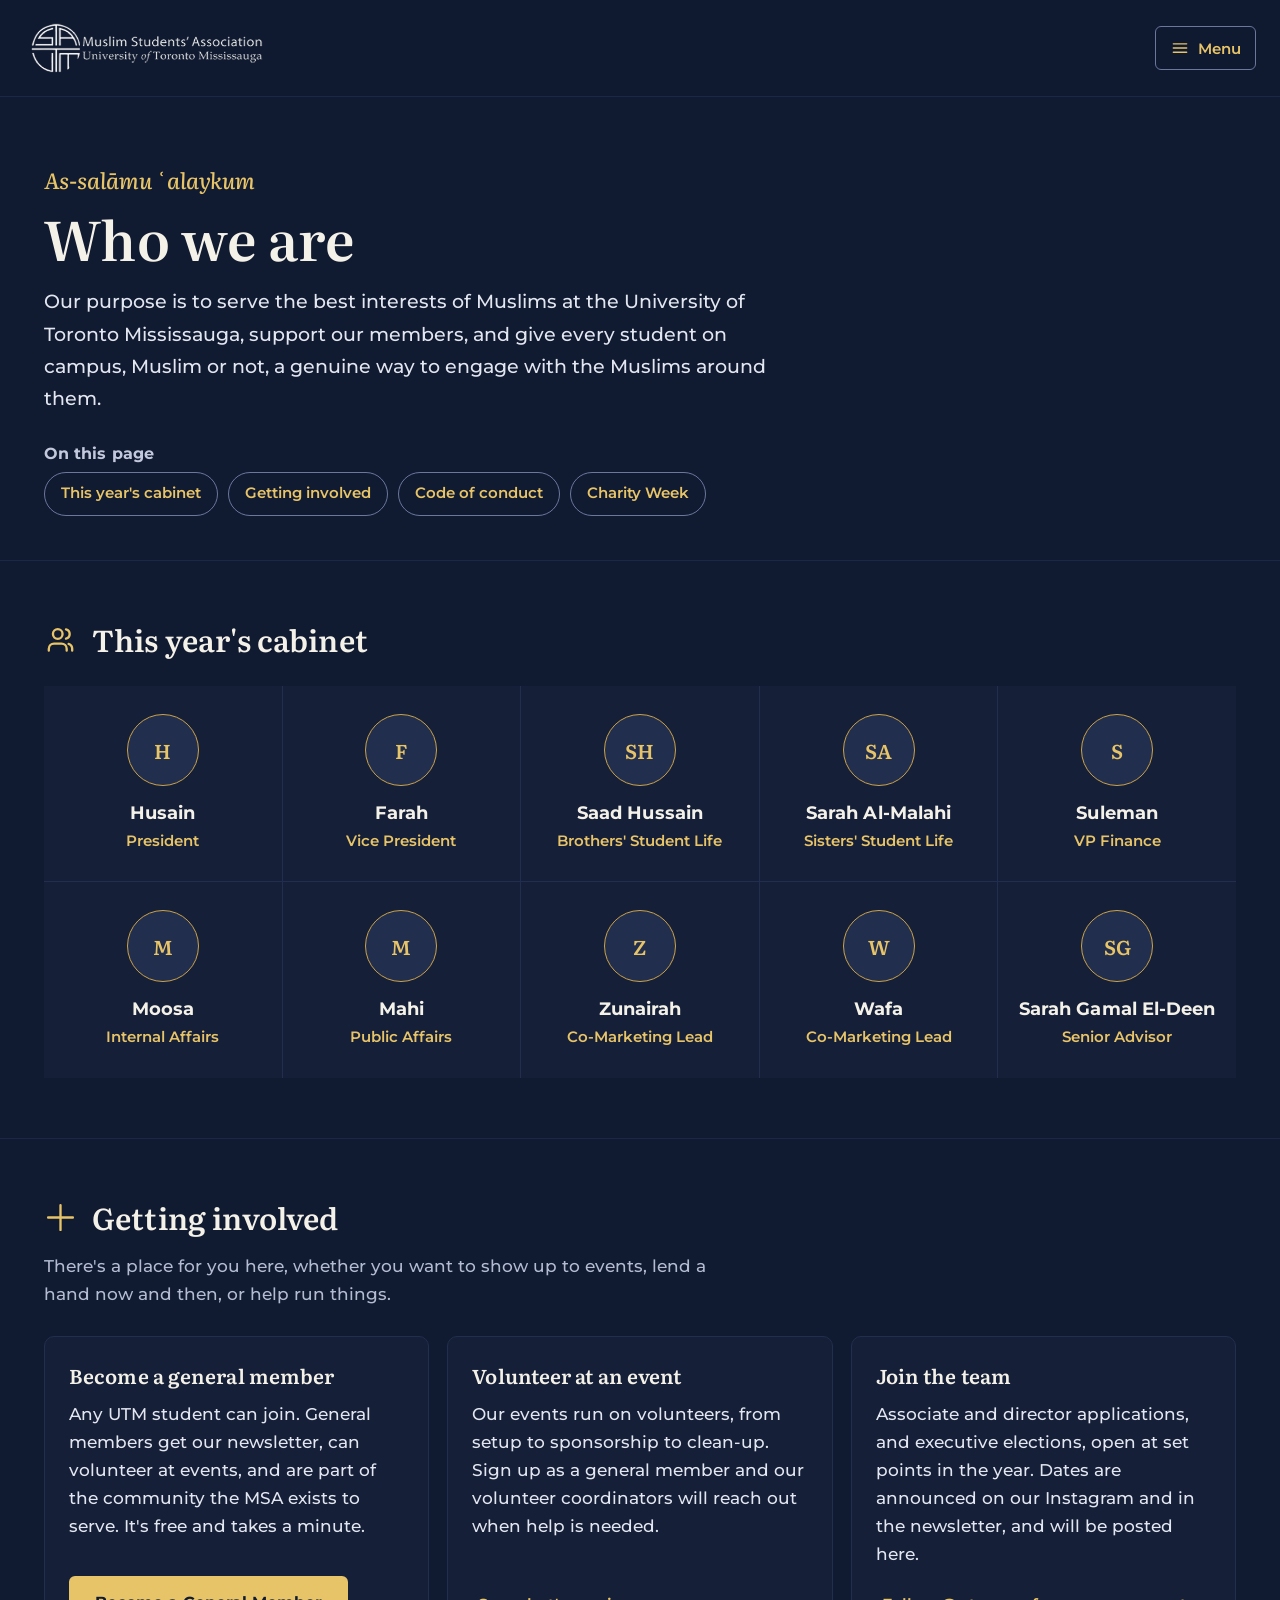
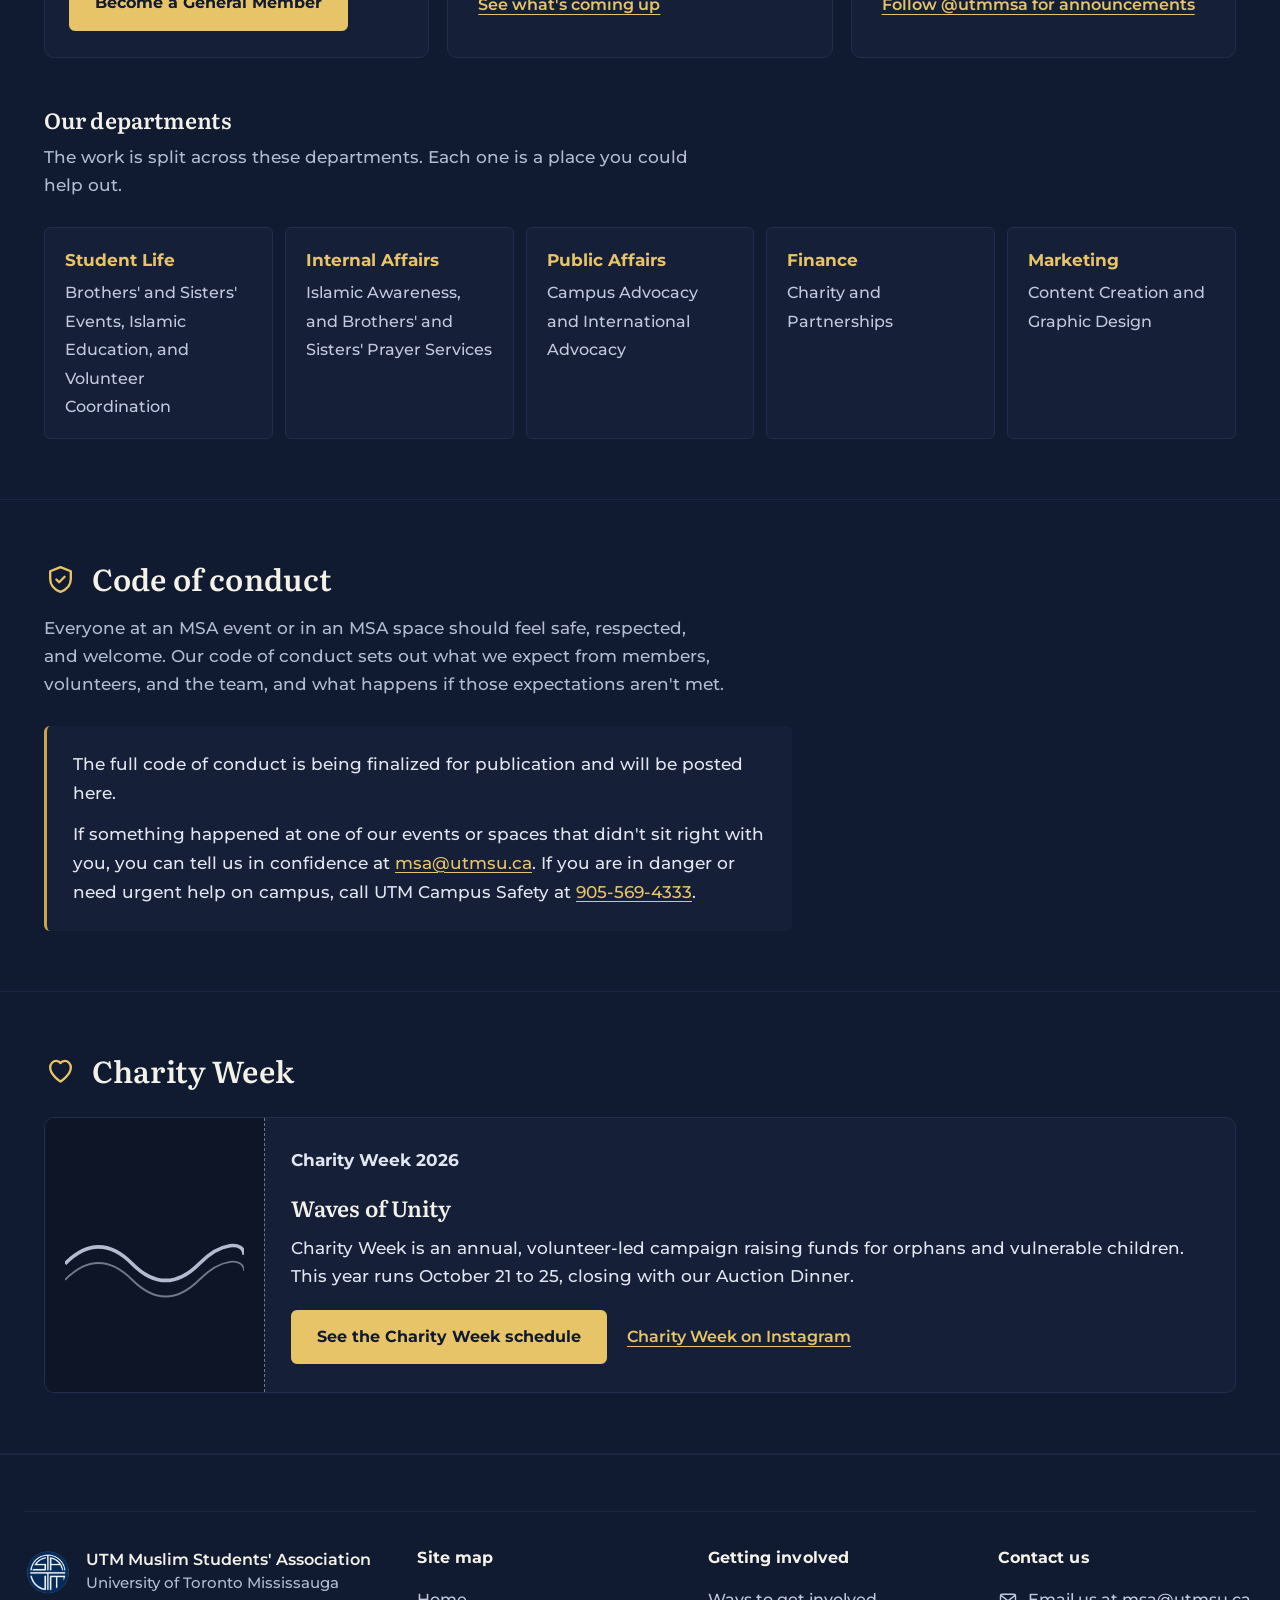
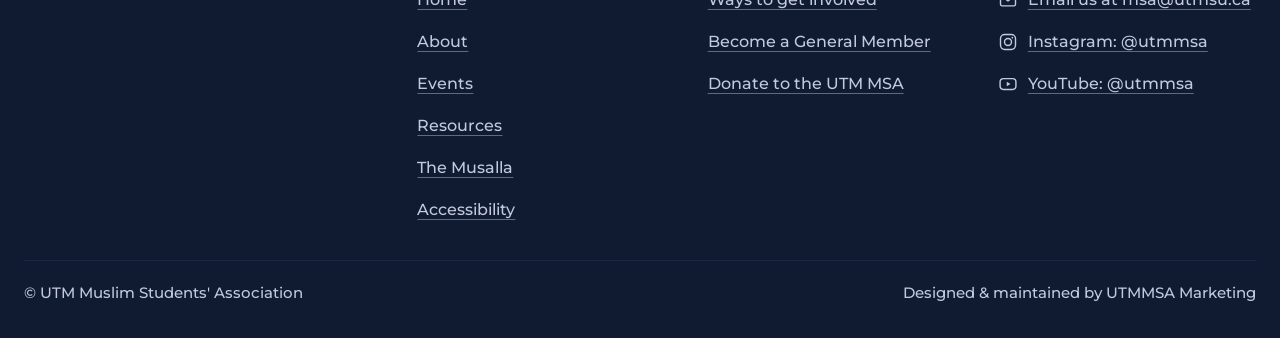
==== commit ddecb162: "Add files via upload" ====
--- a/about.html
+++ b/about.html
@@ -39,7 +39,7 @@
       <nav class="main-nav" aria-label="Main">
         <ul>
           <li><a href="about.html" aria-current="page"><span class="nav-title">About</span><span class="nav-desc">Who we are</span></a></li>
-          <li><a href="events.html"><span class="nav-title">Sagas</span><span class="nav-desc">Events &amp; lectures</span></a></li>
+          <li><a href="events.html"><span class="nav-title">Events</span><span class="nav-desc">What's on &amp; lectures</span></a></li>
           <li><a href="resources.html"><span class="nav-title">Resources</span><span class="nav-desc">Support &amp; services</span></a></li>
           <li><a href="musalla.html"><span class="nav-title">The Musalla</span><span class="nav-desc">Prayer times &amp; masjids</span></a></li>
         </ul>
@@ -48,7 +48,7 @@
         <button class="prefs-toggle" type="button" aria-expanded="false" aria-controls="prefsPanel">
           <svg class="label-icon" viewBox="0 0 24 24" fill="none" stroke="currentColor" stroke-width="1.7" stroke-linecap="round" stroke-linejoin="round" aria-hidden="true" focusable="false"><path d="M4 7h9M17 7h3M4 17h3M11 17h9"/><circle cx="15" cy="7" r="2"/><circle cx="9" cy="17" r="2"/></svg><span>Display settings</span>
         </button>
-        <a class="nav-cta" href="https://forms.gle/BKkKjAEeX6UAhfDM7" target="_blank" rel="noopener"><svg class="label-icon" viewBox="0 0 24 24" fill="none" stroke="currentColor" stroke-width="1.7" stroke-linecap="round" stroke-linejoin="round" aria-hidden="true" focusable="false"><circle cx="10" cy="8" r="3.5"/><path d="M3.5 20v-1.2A3.8 3.8 0 0 1 7.3 15h5.4a3.8 3.8 0 0 1 3.8 3.8V20"/><path d="M16 4.6a3.5 3.5 0 0 1 0 6.8M20.5 20v-1.2a3.8 3.8 0 0 0-2.6-3.6"/></svg><span>Become a General Member</span><span class="sr-only"> (opens in a new tab)</span></a>
+        <a class="nav-cta" href="about.html#getting-involved" aria-label="Getting involved with the MSA"><svg class="label-icon" viewBox="0 0 24 24" fill="none" stroke="currentColor" stroke-width="1.7" stroke-linecap="round" stroke-linejoin="round" aria-hidden="true" focusable="false"><circle cx="10" cy="8" r="3.5"/><path d="M3.5 20v-1.2A3.8 3.8 0 0 1 7.3 15h5.4a3.8 3.8 0 0 1 3.8 3.8V20"/><path d="M16 4.6a3.5 3.5 0 0 1 0 6.8M20.5 20v-1.2a3.8 3.8 0 0 0-2.6-3.6"/></svg><span>Getting involved</span></a>
       </div>
     </div>
   </div>
@@ -95,32 +95,19 @@
     </div>
   </section>
 </header>
-<div class="theme-reveal" id="themeReveal" role="dialog" aria-modal="true" aria-labelledby="themeTitle" aria-describedby="themeDesc" hidden>
-  <div class="theme-reveal-inner">
-    <p class="theme-eyebrow">This year's theme</p>
-    <h2 id="themeTitle"><!-- REPLACE_ME: this year's cabinet theme title -->This Year's Theme</h2>
-    <p id="themeDesc"><!-- REPLACE_ME: one line describing the theme -->A line describing what this cabinet year is about.</p>
-    <button type="button" class="btn-primary" id="themeContinue">Continue to the About page</button>
-    <p class="theme-reveal-hint">You can also press Escape. This intro only shows once per visit.</p>
-  </div>
-</div>
-
 <main id="main" tabindex="-1">
   <section class="page-hero">
     <div class="wrap">
       <p class="kicker"><span class="kicker-script">As-salāmu ʿalaykum</span></p>
       <h1>Who we are</h1>
-      <p>Our purpose is to serve the best interests of Muslims at the University of Toronto Mississauga, support our members, and give every student on campus, Muslim or not, a genuine way to engage with the Muslims around them. This page introduces the cabinet, departments, and causes behind that work this year.</p>
-      <div class="theme-inline">
-        <p>This year's theme: <strong><!-- REPLACE_ME: same theme title as the intro -->This Year's Theme</strong></p>
-      </div>
+      <p>Our purpose is to serve the best interests of Muslims at the University of Toronto Mississauga, support our members, and give every student on campus, Muslim or not, a genuine way to engage with the Muslims around them.</p>
       <nav class="page-index" aria-labelledby="aboutIndex">
         <h2 id="aboutIndex">On this page</h2>
         <ul>
           <li><a href="#cabinet">This year's cabinet</a></li>
-          <li><a href="#departments">Departments</a></li>
-          <li><a href="#constitution">From our constitution</a></li>
-          <li><a href="#impact">Our impact</a></li>
+          <li><a href="#getting-involved">Getting involved</a></li>
+          <li><a href="#code-of-conduct">Code of conduct</a></li>
+          <li><a href="#impact">Charity Week</a></li>
         </ul>
       </nav>
     </div>
@@ -134,85 +121,72 @@
     </div>
   </section>
 
-  <section class="section-block" id="departments" aria-labelledby="deptHeading">
-    <div class="wrap">
-      <h2 class="section-title" id="deptHeading">Departments</h2>
-      <p class="section-intro">Fifteen director-led departments carry out the work below, each reporting to one of our eight executives, as set out in our 2026–27 constitution.</p>
-      <div class="org-chart-visual">
-        <p class="org-tier-label">Executives and the directors who report to them</p>
-        <ul class="org-columns">
-          <li class="org-col">
-            <p class="org-exec-box"><span class="org-role">President and Vice-President</span><span class="org-person">Husain &amp; Farah</span></p>
-            <ul class="org-dirs" aria-label="Directors reporting to President and Vice-President"><li class="org-dir-box">Content Creation<span class="org-person">Zunairah</span></li><li class="org-dir-box">Graphic Design<span class="org-person">Wafa</span></li></ul>
-          </li>
-          <li class="org-col">
-            <p class="org-exec-box"><span class="org-role">Senior Advisor</span><span class="org-person">Sarah Gamal El-Deen</span></p>
-            
-          </li>
-          <li class="org-col">
-            <p class="org-exec-box"><span class="org-role">Internal Affairs</span><span class="org-person">Moosa</span></p>
-            <ul class="org-dirs" aria-label="Directors reporting to Internal Affairs"><li class="org-dir-box org-open">Islamic Awareness<span class="org-open-tag">Position open</span></li><li class="org-dir-box org-open">Brothers' Prayer Services<span class="org-open-tag">Position open</span></li><li class="org-dir-box org-open">Sisters' Prayer Services<span class="org-open-tag">Position open</span></li></ul>
-          </li>
-          <li class="org-col">
-            <p class="org-exec-box"><span class="org-role">Public Affairs</span><span class="org-person">Mahi</span></p>
-            <ul class="org-dirs" aria-label="Directors reporting to Public Affairs"><li class="org-dir-box org-open">Campus Advocacy<span class="org-open-tag">Position open</span></li><li class="org-dir-box org-open">International Advocacy<span class="org-open-tag">Position open</span></li></ul>
-          </li>
-          <li class="org-col">
-            <p class="org-exec-box"><span class="org-role">Finance</span><span class="org-person">Suleman</span></p>
-            <ul class="org-dirs" aria-label="Directors reporting to Finance"><li class="org-dir-box org-open">Charity<span class="org-open-tag">Position open</span></li><li class="org-dir-box org-open">Partnership<span class="org-open-tag">Position open</span></li></ul>
-          </li>
-          <li class="org-col">
-            <p class="org-exec-box"><span class="org-role">Student Life</span><span class="org-person">Saad &amp; Sarah Al-Malahi</span></p>
-            <ul class="org-dirs" aria-label="Directors reporting to Student Life"><li class="org-dir-box org-open">Brothers' Events<span class="org-open-tag">Position open</span></li><li class="org-dir-box org-open">Sisters' Events<span class="org-open-tag">Position open</span></li><li class="org-dir-box org-open">Brothers' Islamic Education<span class="org-open-tag">Position open</span></li><li class="org-dir-box org-open">Sisters' Islamic Education<span class="org-open-tag">Position open</span></li><li class="org-dir-box org-open">Brothers' Volunteer Coordination<span class="org-open-tag">Position open</span></li><li class="org-dir-box org-open">Sisters' Volunteer Coordination<span class="org-open-tag">Position open</span></li></ul>
-          </li>
-        </ul>
-        <ul class="org-footer-tiers" aria-label="Other membership tiers">
-          <li>Associates <em>(in each department)</em></li>
-          <li>Volunteers and General Members</li>
-        </ul>
-      </div>
-    </div>
-  </section>
-
-  <section class="section-block" id="constitution" aria-labelledby="constHeading">
-    <div class="wrap">
-      <h2 class="section-title" id="constHeading">From our constitution</h2>
-      <div class="constitution-grid">
-        <blockquote class="constitution-card">
-          <p>"The aim and purpose of the Association is to serve the best interests of the Muslims at the University of Toronto Mississauga, to provide support for the Association's members, and to provide an avenue for all students at UTM to engage with Muslims."</p>
-          <cite>Article II: Purpose</cite>
-        </blockquote>
-        <blockquote class="constitution-card">
-          <p>"Strengthen community building on campus between Muslims and non-Muslims through religious, social, and other types of events and activities, including promoting friendly relations between Muslims and non-Muslims on campus."</p>
-          <cite>Article II: Purpose</cite>
-        </blockquote>
-        <blockquote class="constitution-card">
-          <p>"A general member/volunteer shall be any student who wishes to join the Association as a member and agrees to abide by the constitution and generally accepted practices of the Association."</p>
-          <cite>Article IV: Membership</cite>
-        </blockquote>
+  <section class="section-block" id="getting-involved" aria-labelledby="involvedHeading">
+    <div class="wrap">
+      <h2 class="section-title with-icon" id="involvedHeading"><svg class="label-icon" viewBox="0 0 24 24" fill="none" stroke="currentColor" stroke-width="1.7" stroke-linecap="round" stroke-linejoin="round" aria-hidden="true" focusable="false"><path d="M12 3v18M3 12h18"/></svg>Getting involved</h2>
+      <p class="section-intro">There's a place for you here, whether you want to show up to events, lend a hand now and then, or help run things.</p>
+      <ul class="involve-grid">
+        <li class="involve-card">
+          <h3>Become a general member</h3>
+          <p>Any UTM student can join. General members get our newsletter, can volunteer at events, and are part of the community the MSA exists to serve. It's free and takes a minute.</p>
+          <a class="btn-primary" href="https://forms.gle/BKkKjAEeX6UAhfDM7" target="_blank" rel="noopener">Become a General Member<span class="sr-only"> (opens in a new tab)</span></a>
+        </li>
+        <li class="involve-card">
+          <h3>Volunteer at an event</h3>
+          <p>Our events run on volunteers, from setup to sponsorship to clean-up. Sign up as a general member and our volunteer coordinators will reach out when help is needed.</p>
+          <a class="btn-text" href="events.html">See what's coming up</a>
+        </li>
+        <li class="involve-card">
+          <h3>Join the team</h3>
+          <!-- REPLACE_ME: add this year's application and election dates once they're set -->
+          <p>Associate and director applications, and executive elections, open at set points in the year. Dates are announced on our Instagram and in the newsletter, and will be posted here.</p>
+          <a class="btn-text" href="https://www.instagram.com/utmmsa/" target="_blank" rel="noopener">Follow @utmmsa for announcements<span class="sr-only"> (opens in a new tab)</span></a>
+        </li>
+      </ul>
+
+      <h3 class="subsection-title" id="deptHeading">Our departments</h3>
+      <p class="section-intro">The work is split across these departments. Each one is a place you could help out.</p>
+      <ul class="dept-list" aria-labelledby="deptHeading">
+        <li><strong>Student Life</strong><span>Brothers' and Sisters' Events, Islamic Education, and Volunteer Coordination</span></li>
+        <li><strong>Internal Affairs</strong><span>Islamic Awareness, and Brothers' and Sisters' Prayer Services</span></li>
+        <li><strong>Public Affairs</strong><span>Campus Advocacy and International Advocacy</span></li>
+        <li><strong>Finance</strong><span>Charity and Partnerships</span></li>
+        <li><strong>Marketing</strong><span>Content Creation and Graphic Design</span></li>
+      </ul>
+    </div>
+  </section>
+
+  <section class="section-block" id="code-of-conduct" aria-labelledby="cocHeading">
+    <div class="wrap">
+      <h2 class="section-title with-icon" id="cocHeading"><svg class="label-icon" viewBox="0 0 24 24" fill="none" stroke="currentColor" stroke-width="1.7" stroke-linecap="round" stroke-linejoin="round" aria-hidden="true" focusable="false"><path d="M12 3 4.5 6v5.5c0 4.6 3.2 8 7.5 9.5 4.3-1.5 7.5-4.9 7.5-9.5V6L12 3Z"/><path d="m9 12 2 2 4-4"/></svg>Code of conduct</h2>
+      <p class="section-intro">Everyone at an MSA event or in an MSA space should feel safe, respected, and welcome. Our code of conduct sets out what we expect from members, volunteers, and the team, and what happens if those expectations aren't met.</p>
+      <div class="coc-card">
+        <!-- REPLACE_ME: paste the approved code of conduct text here, or link to the published document
+             (swap the href below and remove the "being finalized" sentence). -->
+        <p>The full code of conduct is being finalized for publication and will be posted here.</p>
+        <p>If something happened at one of our events or spaces that didn't sit right with you, you can tell us in confidence at <a href="mailto:msa@utmsu.ca">msa@utmsu.ca</a>. If you are in danger or need urgent help on campus, call UTM Campus Safety at <a href="tel:+19055694333">905-569-4333</a>.</p>
       </div>
     </div>
   </section>
 
   <section class="section-block" id="impact" aria-labelledby="impactHeading">
     <div class="wrap">
-      <h2 class="section-title with-icon" id="impactHeading"><svg class="label-icon" viewBox="0 0 24 24" fill="none" stroke="currentColor" stroke-width="1.7" stroke-linecap="round" stroke-linejoin="round" aria-hidden="true" focusable="false"><path d="M12 20s-7.5-4.6-7.5-10.1C4.5 6.9 6.6 5 9 5c1.4 0 2.4.7 3 1.6C12.6 5.7 13.6 5 15 5c2.4 0 4.5 1.9 4.5 4.9C19.5 15.4 12 20 12 20Z"/></svg>Our impact</h2>
-      <p class="section-intro">Our Charity Director partners with reputable organizations and keeps every campaign transparent, per Article VI of our constitution.</p>
-      <div class="charity-card">
-        <div class="charity-card-media"><!-- REPLACE_ME: campaign photo with alt text describing it --> Campaign image coming soon</div>
+      <h2 class="section-title with-icon" id="impactHeading"><svg class="label-icon" viewBox="0 0 24 24" fill="none" stroke="currentColor" stroke-width="1.7" stroke-linecap="round" stroke-linejoin="round" aria-hidden="true" focusable="false"><path d="M12 20s-7.5-4.6-7.5-10.1C4.5 6.9 6.6 5 9 5c1.4 0 2.4.7 3 1.6C12.6 5.7 13.6 5 15 5c2.4 0 4.5 1.9 4.5 4.9C19.5 15.4 12 20 12 20Z"/></svg>Charity Week</h2>
+      <div class="charity-card cw-card">
+        <div class="charity-card-media cw-card-media" aria-hidden="true">
+          <svg viewBox="0 0 200 120" focusable="false"><path d="M0 70 C 25 45, 50 45, 75 70 S 125 95, 150 70 S 200 45, 200 60" fill="none" stroke="currentColor" stroke-width="4"/><path d="M0 88 C 25 63, 50 63, 75 88 S 125 113, 150 88 S 200 63, 200 78" fill="none" stroke="currentColor" stroke-width="2" opacity=".6"/></svg>
+        </div>
         <div class="charity-card-body">
-          <p class="section-label">Current campaign</p>
-          <h3>Illuminating Lights Foundation: Islamic Scholarships</h3>
-          <p>Raising funds toward Islamic scholarships in partnership with the Illuminating Lights Foundation.</p>
-          <div class="charity-progress" aria-hidden="true"><div class="charity-progress-bar" style="width:13%"></div></div>
-          <p class="charity-progress-stats"><span>$1,300 raised (13%)</span><span>Goal: $10,000</span></p>
+          <p class="section-label">Charity Week 2026</p>
+          <h3>Waves of Unity</h3>
+          <p>Charity Week is an annual, volunteer-led campaign raising funds for orphans and vulnerable children. This year runs October 21 to 25, closing with our Auction Dinner.</p>
+          <!-- REPLACE_ME: Charity Week fundraising total, goal, and donation link go here -->
           <div class="charity-actions">
-            <a class="btn-primary" href="https://www.zeffy.com/en-CA/donation-form/utm-msa-donation" target="_blank" rel="noopener">Donate to this campaign<span class="sr-only"> (opens in a new tab)</span></a>
-            <a class="btn-text" href="https://illuminatinglights.org/" target="_blank" rel="noopener">About the Illuminating Lights Foundation<span class="sr-only"> (opens in a new tab)</span></a>
+            <a class="btn-primary" href="events.html#upcoming">See the Charity Week schedule</a>
+            <a class="btn-text" href="https://www.instagram.com/p/DepVwp0my83/" target="_blank" rel="noopener">Charity Week on Instagram<span class="sr-only"> (opens in a new tab)</span></a>
           </div>
         </div>
       </div>
-      <p class="charity-placeholder-note">Global Islamic Relief CW and our full giving history are coming soon.</p>
     </div>
   </section>
 </main>
@@ -229,7 +203,7 @@
       <ul class="footer-list">
           <li><a href="index.html">Home<span class="sr-only">: Start here</span></a></li>
           <li><a href="about.html">About<span class="sr-only">: Who we are</span></a></li>
-          <li><a href="events.html">Sagas<span class="sr-only">: Events &amp; lectures</span></a></li>
+          <li><a href="events.html">Events<span class="sr-only">: What's on &amp; lectures</span></a></li>
           <li><a href="resources.html">Resources<span class="sr-only">: Support &amp; services</span></a></li>
           <li><a href="musalla.html">The Musalla<span class="sr-only">: Prayer times &amp; masjids</span></a></li>
           <li><a href="accessibility.html">Accessibility</a></li>
@@ -237,10 +211,11 @@
     </nav>
 
     <div>
-      <h2 class="footer-heading">Get involved</h2>
+      <h2 class="footer-heading">Getting involved</h2>
       <ul class="footer-list">
+        <li><a href="about.html#getting-involved">Ways to get involved<span class="sr-only"> with the MSA</span></a></li>
         <li><a href="https://forms.gle/BKkKjAEeX6UAhfDM7" target="_blank" rel="noopener">Become a General Member<span class="sr-only"> (opens in a new tab)</span></a></li>
-        <li><a href="https://www.zeffy.com/en-CA/donation-form/utm-msa-donation" target="_blank" rel="noopener">Donate to our current campaign<span class="sr-only"> (opens in a new tab)</span></a></li>
+        <li><a href="https://www.zeffy.com/en-CA/donation-form/utm-msa-donation" target="_blank" rel="noopener">Donate to the UTM MSA<span class="sr-only"> (opens in a new tab)</span></a></li>
       </ul>
     </div>
 
--- a/styles.css
+++ b/styles.css
@@ -192,7 +192,7 @@
 }
 
 /* A short plain-language description under each nav label, so names like
-   "Sagas" and "The Musalla" explain themselves (reviewer: labels must be specific) */
+   "Events" and "The Musalla" explain themselves (reviewer: labels must be specific) */
 .nav-desc {
   white-space: nowrap;
   font-size: var(--fs-xs);
--- a/pages.css
+++ b/pages.css
@@ -1,5 +1,5 @@
 /* ============================================================
-   UTM MSA — About, Sagas (events), and The Musalla page styles
+   UTM MSA — About, Events, and The Musalla page styles
    Loaded after styles.css; reuses its variables.
    ============================================================ */
 
@@ -16,7 +16,7 @@
   margin: 6px 0 14px;
 }
 
-/* Plain-language subtitle under names like "Sagas" */
+/* Plain-language subtitle under page names */
 .page-subtitle {
   display: block;
   font-family: var(--font-body);
@@ -101,150 +101,57 @@
   margin: 0;
 }
 
-/* ---------- Org chart (About) ---------- */
-/* Now a nested list: each executive's directors are a sub-list,
-   so screen readers hear who reports to whom (WCAG 1.3.1). */
-
-.org-chart-visual {
-  border: 1.5px solid var(--border-control);
+/* ---------- Getting involved (About) ---------- */
+/* Added Oct 22, 2026. Replaces the org chart and constitution excerpts. */
+
+.involve-grid {
+  display: grid;
+  grid-template-columns: repeat(auto-fit, minmax(260px, 1fr));
+  gap: 18px;
+  list-style: none;
+  margin: 0 0 48px;
+  padding: 0;
+}
+
+.involve-card {
+  display: flex;
+  flex-direction: column;
+  align-items: flex-start;
+  gap: 12px;
+  padding: 26px 24px;
+  background: var(--panel-navy);
+  border: 1.5px solid var(--border-dark-2);
   border-radius: var(--radius-md);
-  background: var(--panel-navy);
-  padding: 28px 24px 22px;
-}
-
-.org-tier-label {
-  font-family: var(--font-display);
-  font-size: 1.25rem;
-  font-weight: 600;
-  color: var(--gold-light);
-  text-align: center;
-  margin: 0 0 18px;
-}
-
-.org-columns {
+}
+.involve-card h3 { font-size: var(--fs-h3); margin: 0; }
+.involve-card p { margin: 0; color: var(--text-body); line-height: 1.65; flex: 1; }
+
+.subsection-title { font-size: 1.375rem; margin: 0 0 22px; }
+
+.dept-list {
   list-style: none;
   margin: 0;
   padding: 0;
   display: grid;
-  grid-template-columns: repeat(auto-fit, minmax(170px, 1fr));
-  gap: 14px;
-}
-
-.org-col {
-  display: flex;
-  flex-direction: column;
-  gap: 8px;
-}
-
-.org-exec-box {
-  background: var(--navy-black);
-  border: 1.5px solid var(--gold);
-  border-radius: 8px;
-  padding: 12px 10px;
-  text-align: center;
-  display: flex;
-  flex-direction: column;
-  gap: 2px;
-  margin: 0;
-}
-.org-exec-box .org-role {
-  font-family: var(--font-display);
-  font-size: 1.0625rem;
-  font-weight: 600;
-  color: var(--text-strong);
-  line-height: 1.3;
-}
-.org-exec-box .org-person {
-  font-size: var(--fs-sm);
-  font-weight: 600;
-  color: var(--gold-light);
-  margin-top: 4px;
-}
-
-.org-dirs {
-  list-style: none;
-  margin: 0;
-  padding: 0;
-  display: flex;
-  flex-direction: column;
-  gap: 8px;
-}
-
-.org-dir-box {
-  background: #16213e;
-  border: 1.5px solid var(--border-control);
-  border-radius: 6px;
-  padding: 10px 8px;
-  text-align: center;
-  font-size: var(--fs-sm);
-  font-weight: 600;
-  color: var(--text-body);
-  line-height: 1.35;
-}
-.org-dir-box .org-person {
-  display: block;
-  font-weight: 600;
-  color: var(--gold-light);
-  margin-top: 3px;
-}
-
-/* Open positions: dashed border AND the words "Position open" — never style alone (WCAG 1.4.1) */
-.org-dir-box.org-open { border-style: dashed; }
-.org-open-tag {
-  display: block;
-  margin-top: 3px;
-  font-size: var(--fs-xs);
-  font-weight: 600;
-  font-style: italic;
-  color: var(--text-muted-dark);
-}
-
-.org-footer-tiers {
-  list-style: none;
-  margin: 22px 0 0;
-  padding: 16px 0 0;
-  border-top: 1px solid var(--border-dark);
-  display: flex;
-  justify-content: center;
-  gap: 12px 36px;
-  flex-wrap: wrap;
-  font-size: 1rem;
-  font-weight: 600;
-  color: var(--text-soft);
-}
-.org-footer-tiers em { font-style: normal; font-weight: 500; color: var(--text-muted-dark); margin-left: 4px; }
-
-/* ---------- Constitution excerpts (About) ---------- */
-
-.constitution-grid {
-  display: grid;
-  grid-template-columns: repeat(auto-fit, minmax(260px, 1fr));
-  gap: 20px;
-}
-
-.constitution-card {
+  grid-template-columns: repeat(auto-fit, minmax(220px, 1fr));
+  gap: 12px;
+}
+.dept-list li { background: var(--panel-navy); border: 1px solid var(--border-dark-2); border-radius: var(--radius-sm); padding: 18px 20px; }
+.dept-list strong { display: block; color: var(--gold-light); font-weight: 700; margin-bottom: 4px; }
+.dept-list span { color: var(--text-soft); font-size: 1rem; }
+
+/* ---------- Code of conduct (About) ---------- */
+
+.coc-card {
+  max-width: 44em;
+  padding: 24px 26px;
   background: var(--panel-navy);
   border-left: 3px solid var(--gold);
-  padding: 22px 24px;
-  margin: 0;
-}
-
-.constitution-card p {
-  font-family: var(--font-display);
-  font-style: italic;
-  font-weight: 500;
-  font-size: 1.125rem;
-  line-height: 1.7;
-  color: var(--text-strong);
-  margin: 0 0 14px;
-}
-
-.constitution-card cite {
-  font-size: var(--fs-sm);
-  font-weight: 700;
-  color: var(--gold-light);
-  font-style: normal;
-}
+  border-radius: var(--radius-sm);
+}
+.coc-card p { margin: 0 0 12px; color: var(--text-body); line-height: 1.7; }
+.coc-card p:last-child { margin-bottom: 0; }
+.coc-card a { color: var(--gold-light); }
 
 /* ---------- Impact / charity (About) ---------- */
 
@@ -325,102 +232,24 @@
   .charity-card-media { border-right: none; border-bottom: 1px dashed var(--border-control); }
 }
 
-/* ---------- Sagas: arrow-flight intro (decorative; hidden from screen readers) ---------- */
-
-.sagas-flight {
-  position: relative;
-  padding: 44px 0 20px;
-  border-bottom: 1px solid var(--border-dark);
-  overflow: hidden;
-}
-
-.sagas-flight-inner { position: relative; height: 200px; }
-
-.sagas-arrow {
-  position: absolute;
-  top: 50%;
-  left: 0;
-  width: 60px;
-  height: 20px;
-  color: var(--gold-light);
-  transform: translateY(-50%);
-  filter: drop-shadow(0 0 8px rgba(232, 196, 104, 0.7));
-  animation: sagaFly 3.6s cubic-bezier(0.3, 0.7, 0.4, 1) forwards;
-}
-
-@keyframes sagaFly {
-  from { left: 0%; }
-  to   { left: calc(100% - 60px); }
-}
-
-.saga-card {
-  position: absolute;
-  left: var(--pos);
-  top: 50%;
-  transform: translate(-50%, -50%) scale(0.6);
-  opacity: 0;
-  width: 140px;
-  padding: 14px 12px;
-  background: var(--panel-navy);
-  border: 1px solid var(--border-control);
-  border-radius: var(--radius-sm);
-  text-align: center;
-  font-family: var(--font-display);
-  font-size: 0.9375rem;
-  font-weight: 600;
-  color: var(--text-strong);
-  animation: sagaCardPop 0.5s ease forwards;
-}
-
-.saga-card span {
-  display: block;
-  margin-top: 5px;
-  font-family: var(--font-body);
-  font-size: var(--fs-xs);
-  font-weight: 500;
-  color: var(--text-muted-dark);
-}
-
-.saga-card:nth-of-type(2) { animation-delay: 0.2s; }
-.saga-card:nth-of-type(3) { animation-delay: 0.75s; }
-.saga-card:nth-of-type(4) { animation-delay: 1.3s; }
-.saga-card:nth-of-type(5) { animation-delay: 1.9s; }
-.saga-card:nth-of-type(6) { animation-delay: 2.5s; }
-.saga-card:nth-of-type(7) { animation-delay: 3.05s; }
-
-@keyframes sagaCardPop {
-  to { opacity: 1; transform: translate(-50%, -50%) scale(1); }
-}
-
-.sagas-flight-note {
-  margin: 8px auto 0;
-  text-align: center;
-  font-size: var(--fs-sm);
-  color: var(--text-muted-dark);
-}
-
-/* Tabs are usable straight away now (they used to stay invisible for 3.6s while the intro played) */
-.sagas-tabs-wrap { animation: fadeUpIn 0.5s ease both; }
+/* Tabs fade up on load (the old arrow-flight intro was removed Oct 22, 2026) */
+.events-tabs-wrap { animation: fadeUpIn 0.5s ease both; }
 
 @keyframes fadeUpIn {
   from { opacity: 0; transform: translateY(10px); }
   to   { opacity: 1; transform: translateY(0); }
 }
 
-@media (max-width: 720px) {
-  .sagas-flight { display: none; }
-}
-
-/* ---------- Tabs (Sagas) ---------- */
-
-.saga-tabs {
+/* ---------- Tabs (Events page) ---------- */
+
+.event-tabs {
   display: flex;
   gap: 10px;
   margin-bottom: 28px;
   flex-wrap: wrap;
 }
 
-.saga-tab {
+.event-tab {
   font-family: var(--font-body);
   font-size: 1rem;
   font-weight: 600;
@@ -434,18 +263,18 @@
   transition: border-color 0.25s ease, color 0.25s ease, background 0.25s ease;
 }
 
-.saga-tab:hover { border-color: var(--gold-light); color: var(--gold-light); }
+.event-tab:hover { border-color: var(--gold-light); color: var(--gold-light); }
 
 /* Selected tab: filled gold AND bold — not colour alone */
-.saga-tab[aria-selected="true"] {
+.event-tab[aria-selected="true"] {
   background: var(--gold-light);
   border-color: var(--gold-light);
   color: var(--navy);
   font-weight: 700;
 }
 
-.saga-panel[hidden] { display: none; }
-.saga-panel { animation: fadeUpSmall 0.35s ease; }
+.event-panel[hidden] { display: none; }
+.event-panel { animation: fadeUpSmall 0.35s ease; }
 
 @keyframes fadeUpSmall {
   from { opacity: 0; transform: translateY(8px); }
@@ -457,7 +286,7 @@
   margin: 0 0 18px;
 }
 
-/* ---------- Event rows (Sagas) ---------- */
+/* ---------- Event rows (Events page) ---------- */
 
 .event-list { list-style: none; margin: 0; padding: 0; }
 
@@ -583,7 +412,7 @@
 }
 .zoom-close:hover { border-color: var(--gold-light); color: var(--gold-light); }
 
-/* ---------- Instagram highlight slots (Sagas) ---------- */
+/* ---------- Instagram highlight slots (Events page) ---------- */
 
 .ig-grid {
   display: grid;
@@ -607,71 +436,6 @@
 }
 
 .ig-slot.has-embed { border-style: solid; padding: 0; display: block; }
-
-/* ---------- Theme reveal (About) — now a real dialog ---------- */
-
-.theme-reveal {
-  position: fixed;
-  inset: 0;
-  z-index: 300;
-  background: radial-gradient(circle at 50% 40%, rgba(16, 26, 48, 0.98), rgba(9, 14, 27, 0.995));
-  display: flex;
-  align-items: center;
-  justify-content: center;
-  text-align: center;
-  padding: 40px;
-}
-.theme-reveal[hidden] { display: none; }
-.theme-reveal.is-leaving { animation: themeFadeOut 0.4s ease forwards; }
-
-.theme-reveal-inner {
-  display: flex;
-  flex-direction: column;
-  align-items: center;
-  gap: 16px;
-  max-width: 580px;
-  animation: themeContentIn 0.7s ease forwards;
-}
-
-.theme-reveal h2 {
-  font-size: clamp(2rem, 5vw, 3rem);
-  margin: 0;
-}
-
-.theme-reveal p {
-  color: var(--text-body);
-  font-size: var(--fs-lead);
-  margin: 0;
-}
-
-.theme-eyebrow {
-  font-family: var(--font-display);
-  font-style: italic;
-  font-size: 1.25rem;
-  color: var(--gold-light);
-}
-
-.theme-reveal .btn-primary { margin-top: 10px; cursor: pointer; font-family: var(--font-body); }
-.theme-reveal-hint { font-size: var(--fs-sm); color: var(--text-muted-dark); }
-
-@keyframes themeContentIn {
-  from { opacity: 0; transform: translateY(14px); }
-  to   { opacity: 1; transform: translateY(0); }
-}
-@keyframes themeFadeOut {
-  to { opacity: 0; visibility: hidden; }
-}
-
-/* The theme also stays on the page after the intro closes, so nothing is lost */
-.theme-inline {
-  margin: 22px 0 0;
-  padding: 14px 18px;
-  border-left: 3px solid var(--gold);
-  background: var(--panel-navy);
-  max-width: 40em;
-}
-.theme-inline p { margin: 0; font-size: 1.0625rem; }
-.theme-inline strong { color: var(--gold-light); font-family: var(--font-display); font-size: 1.1875rem; }
 
 /* ---------- The Musalla: prayer-time widget ---------- */
 
@@ -739,6 +503,30 @@
   .musalla-campus-media { border-right: none; border-bottom: 1px dashed var(--border-control); }
 }
 
+/* On-campus prayer spaces (added Oct 22, 2026) */
+.room-chip {
+  font-size: var(--fs-sm);
+  font-weight: 700;
+  white-space: nowrap;
+  padding: 4px 12px;
+  border-radius: 999px;
+  color: var(--gold-light);
+  border: 1.5px solid var(--gold);
+}
+.campus-spaces { margin-bottom: 8px; }
+.reflection-list {
+  list-style: none;
+  margin: 0 0 18px;
+  padding: 0;
+  display: grid;
+  grid-template-columns: repeat(auto-fit, minmax(260px, 1fr));
+  gap: 12px;
+}
+.reflection-list li { background: var(--panel-navy); border: 1px solid var(--border-dark-2); border-radius: var(--radius-sm); padding: 16px 18px; }
+.reflection-list strong { display: block; color: var(--text-strong); margin-bottom: 2px; }
+.reflection-list span { color: var(--text-soft); font-size: 1rem; }
+.musalla-campus-card.is-text-only { grid-template-columns: 1fr; max-width: 52em; }
+
 /* ---------- Accessibility statement page ---------- */
 
 .prose { max-width: 44em; }
--- a/a11y.css
+++ b/a11y.css
@@ -222,14 +222,13 @@
 html.pref-motion-reduced { scroll-behavior: auto; }
 html.pref-motion-reduced [data-reveal],
 html.pref-motion-reduced .hero-inner > * { opacity: 1 !important; transform: none !important; animation: none !important; }
-html.pref-motion-reduced .sagas-flight { display: none; }
-html.pref-motion-reduced .sagas-tabs-wrap { opacity: 1 !important; animation: none !important; }
+html.pref-motion-reduced .events-tabs-wrap { opacity: 1 !important; animation: none !important; }
 
 /* Windows High Contrast / forced colours: keep focus and control edges visible */
 @media (forced-colors: active) {
   :focus-visible { outline: 3px solid CanvasText; box-shadow: none; }
-  .btn-primary, .nav-cta, .prefs-toggle, .nav-toggle, .link-btn, .saga-tab, .rail-item { border: 2px solid ButtonText; }
-  .rail-item[aria-selected="true"], .saga-tab[aria-selected="true"] { border-width: 4px; }
+  .btn-primary, .nav-cta, .prefs-toggle, .nav-toggle, .link-btn, .event-tab, .rail-item { border: 2px solid ButtonText; }
+  .rail-item[aria-selected="true"], .event-tab[aria-selected="true"] { border-width: 4px; }
 }
 
 /* ---------- "On this page" jump index (a second way to navigate, WCAG 2.4.5) ---------- */
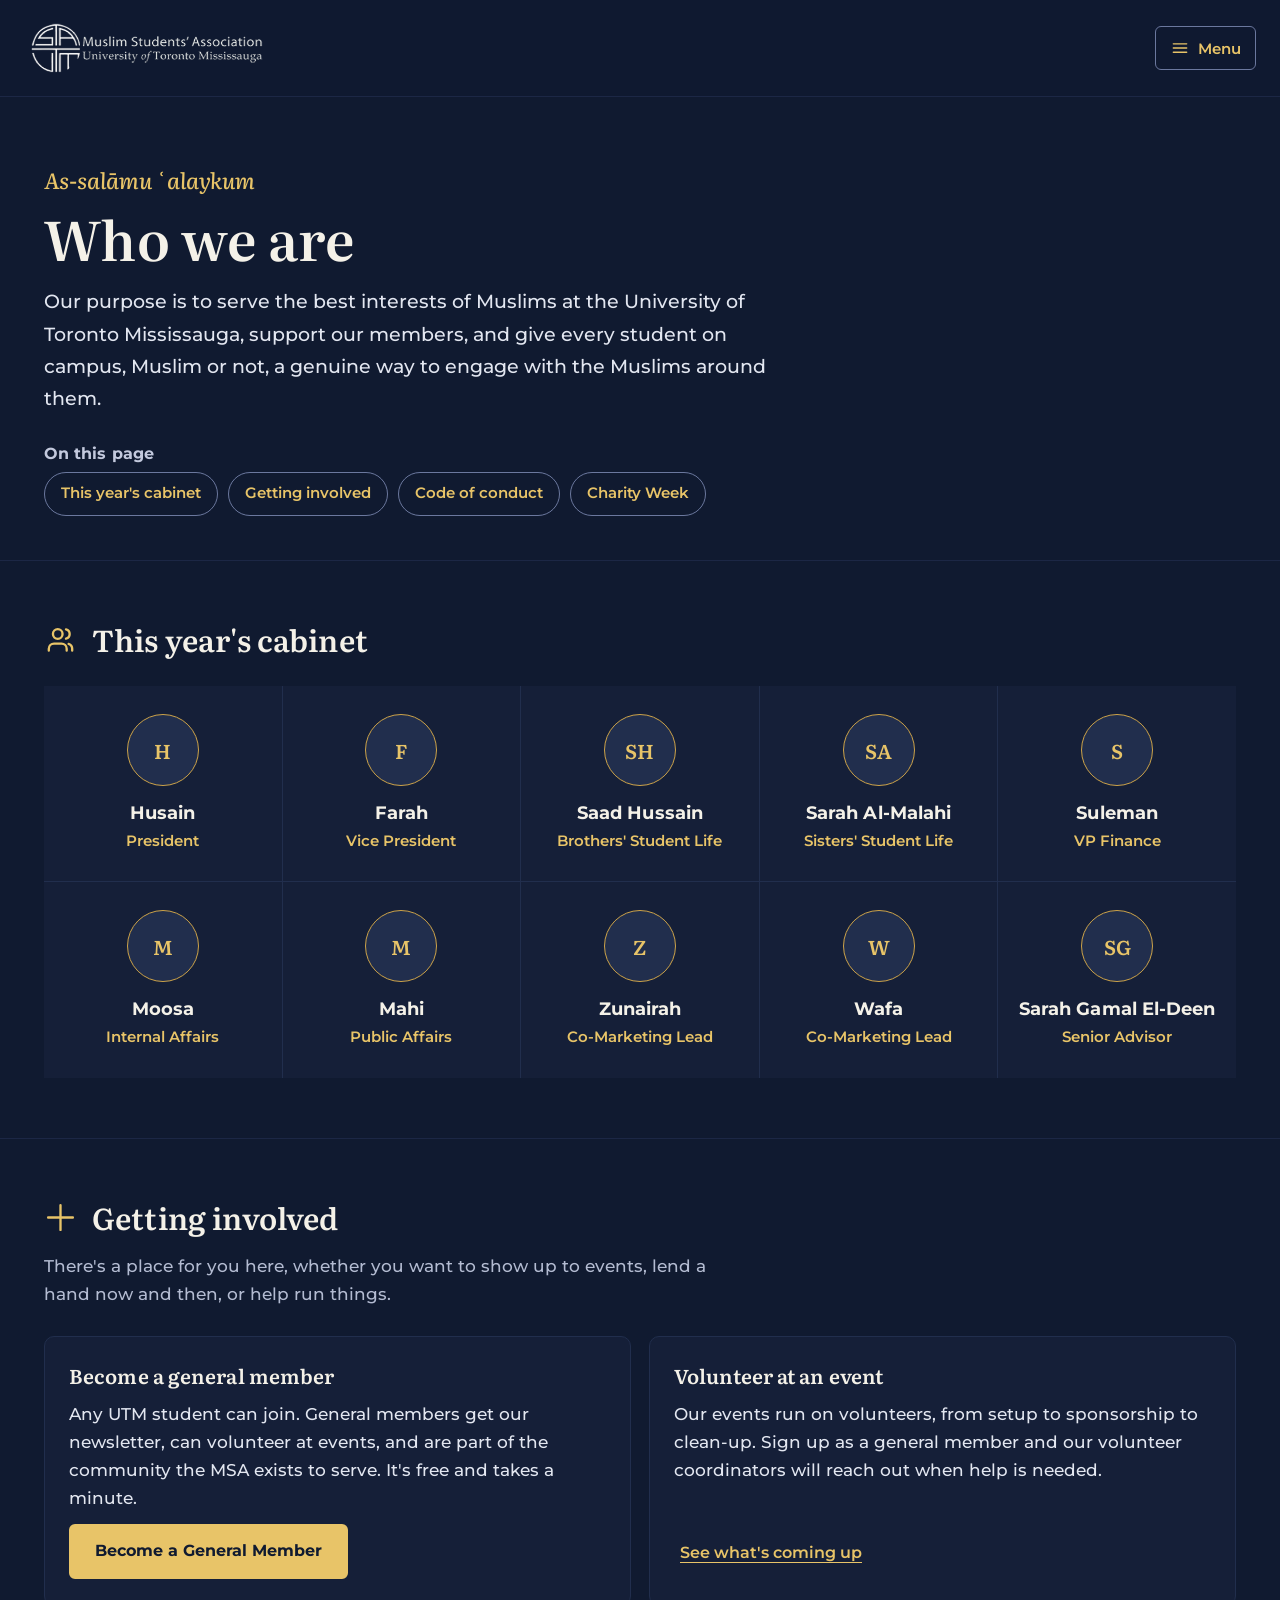
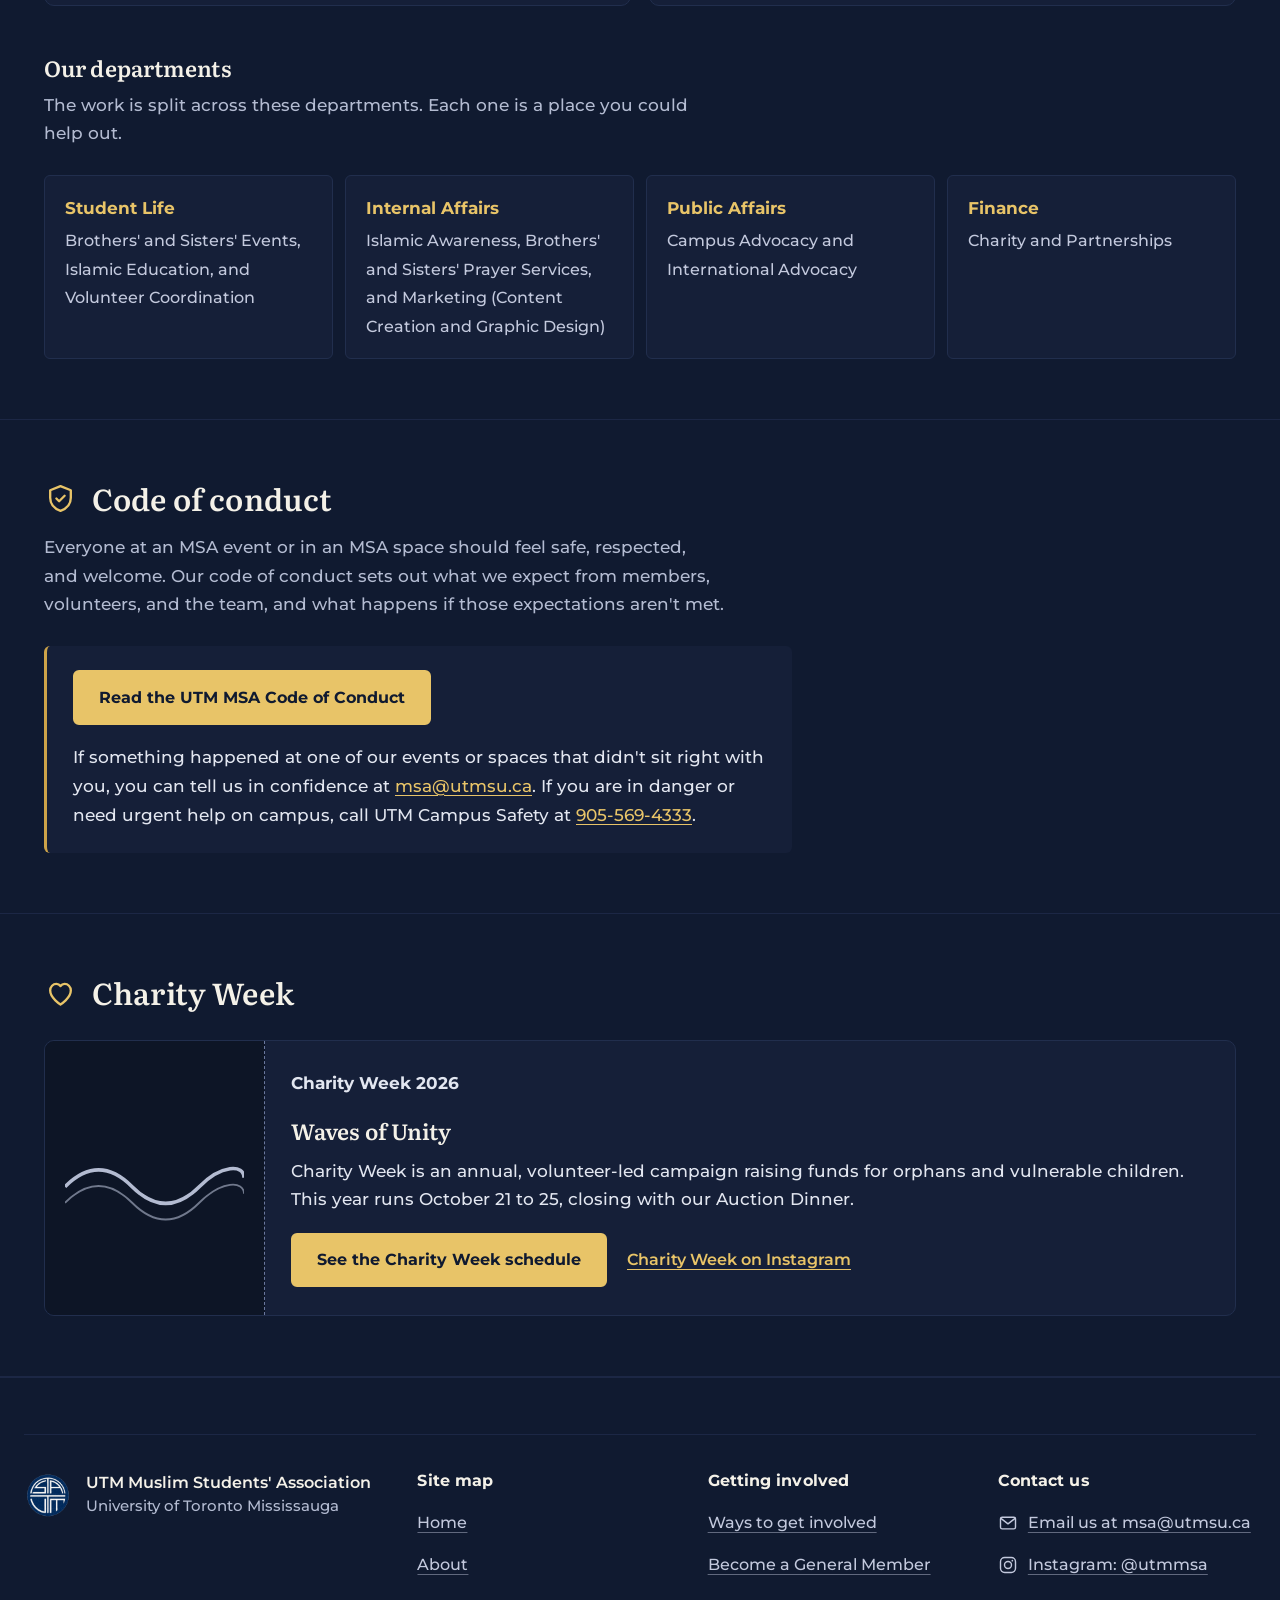
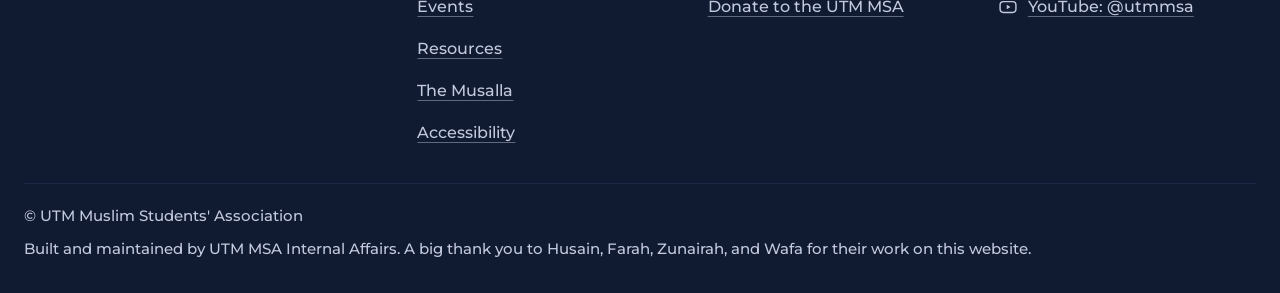
==== commit d2d48a25: "Add files via upload" ====
--- a/about.html
+++ b/about.html
@@ -136,22 +136,15 @@
           <p>Our events run on volunteers, from setup to sponsorship to clean-up. Sign up as a general member and our volunteer coordinators will reach out when help is needed.</p>
           <a class="btn-text" href="events.html">See what's coming up</a>
         </li>
-        <li class="involve-card">
-          <h3>Join the team</h3>
-          <!-- REPLACE_ME: add this year's application and election dates once they're set -->
-          <p>Associate and director applications, and executive elections, open at set points in the year. Dates are announced on our Instagram and in the newsletter, and will be posted here.</p>
-          <a class="btn-text" href="https://www.instagram.com/utmmsa/" target="_blank" rel="noopener">Follow @utmmsa for announcements<span class="sr-only"> (opens in a new tab)</span></a>
-        </li>
       </ul>
 
       <h3 class="subsection-title" id="deptHeading">Our departments</h3>
       <p class="section-intro">The work is split across these departments. Each one is a place you could help out.</p>
       <ul class="dept-list" aria-labelledby="deptHeading">
         <li><strong>Student Life</strong><span>Brothers' and Sisters' Events, Islamic Education, and Volunteer Coordination</span></li>
-        <li><strong>Internal Affairs</strong><span>Islamic Awareness, and Brothers' and Sisters' Prayer Services</span></li>
+        <li><strong>Internal Affairs</strong><span>Islamic Awareness, Brothers' and Sisters' Prayer Services, and Marketing (Content Creation and Graphic Design)</span></li>
         <li><strong>Public Affairs</strong><span>Campus Advocacy and International Advocacy</span></li>
         <li><strong>Finance</strong><span>Charity and Partnerships</span></li>
-        <li><strong>Marketing</strong><span>Content Creation and Graphic Design</span></li>
       </ul>
     </div>
   </section>
@@ -161,9 +154,8 @@
       <h2 class="section-title with-icon" id="cocHeading"><svg class="label-icon" viewBox="0 0 24 24" fill="none" stroke="currentColor" stroke-width="1.7" stroke-linecap="round" stroke-linejoin="round" aria-hidden="true" focusable="false"><path d="M12 3 4.5 6v5.5c0 4.6 3.2 8 7.5 9.5 4.3-1.5 7.5-4.9 7.5-9.5V6L12 3Z"/><path d="m9 12 2 2 4-4"/></svg>Code of conduct</h2>
       <p class="section-intro">Everyone at an MSA event or in an MSA space should feel safe, respected, and welcome. Our code of conduct sets out what we expect from members, volunteers, and the team, and what happens if those expectations aren't met.</p>
       <div class="coc-card">
-        <!-- REPLACE_ME: paste the approved code of conduct text here, or link to the published document
-             (swap the href below and remove the "being finalized" sentence). -->
-        <p>The full code of conduct is being finalized for publication and will be posted here.</p>
+        <!-- Link is the published Google Doc from the MSA Linktree. -->
+        <p><a class="btn-primary" href="https://docs.google.com/document/d/e/2PACX-1vTN1QN7jzWZH5faC0qIgmR26L2i4wIWu5ilMNKaRSyq53lyywG-J18xNV6sxhmNJLHRY79mWavUgXK6/pub" target="_blank" rel="noopener">Read the UTM MSA Code of Conduct<span class="sr-only"> (opens in a new tab)</span></a></p>
         <p>If something happened at one of our events or spaces that didn't sit right with you, you can tell us in confidence at <a href="mailto:msa@utmsu.ca">msa@utmsu.ca</a>. If you are in danger or need urgent help on campus, call UTM Campus Safety at <a href="tel:+19055694333">905-569-4333</a>.</p>
       </div>
     </div>
@@ -231,7 +223,7 @@
 
   <div class="footer-bottom">
     <p>© UTM Muslim Students' Association</p>
-    <p>Designed &amp; maintained by UTMMSA Marketing</p>
+    <p class="footer-credit">Built and maintained by UTM MSA Internal Affairs. A big thank you to Husain, Farah, Zunairah, and Wafa for their work on this website.</p>
   </div>
 </footer>
 
--- a/pages.css
+++ b/pages.css
@@ -151,7 +151,8 @@
 }
 .coc-card p { margin: 0 0 12px; color: var(--text-body); line-height: 1.7; }
 .coc-card p:last-child { margin-bottom: 0; }
-.coc-card a { color: var(--gold-light); }
+.coc-card a:not(.btn-primary) { color: var(--gold-light); }
+.coc-card .btn-primary { margin-bottom: 6px; }
 
 /* ---------- Impact / charity (About) ---------- */
 
@@ -390,6 +391,64 @@
 .zoom-clone .zoom-detail { padding: 30px 28px; }
 .zoom-clone .zoom-detail h2 { font-size: 1.625rem; margin: 14px 0 10px; }
 .zoom-clone .zoom-detail .event-meta { font-size: 1.0625rem; margin-bottom: 14px; }
+
+/* Event pop-up with a post or poster: details on the left, the post on the right.
+   Stacks on narrow screens (details first, so the essentials come before the picture). */
+.event-detail.has-media {
+  display: grid;
+  grid-template-columns: minmax(0, 1fr) minmax(0, 400px);
+  gap: 28px;
+  align-items: start;
+}
+.event-detail-body { padding-top: 6px; }
+.event-details-text { font-size: 1.0625rem; line-height: 1.65; }
+.event-actions {
+  display: flex;
+  flex-wrap: wrap;
+  align-items: center;
+  gap: 12px 20px;
+  margin-top: 22px;
+}
+.event-detail-media { padding-top: 48px; }
+.event-detail-media .instagram-media,
+.event-detail-media iframe {
+  width: 100% !important;
+  min-width: 0 !important;
+  max-width: 400px !important;
+  margin: 0 !important;
+  border-radius: var(--radius-sm) !important;
+}
+.event-detail-media blockquote.instagram-media { padding: 0; border: 0; background: none; }
+.event-poster {
+  display: block;
+  width: 100%;
+  height: auto;
+  border-radius: var(--radius-sm);
+  border: 1px solid var(--border-control);
+}
+/* Shows while the post loads, or if Instagram is blocked: a clear link, not a blank space */
+.event-detail-media .embed-fallback {
+  display: flex;
+  align-items: center;
+  justify-content: center;
+  min-height: 56px;
+  margin-top: 12px;
+  padding: 14px 18px;
+  border: 1.5px dashed var(--border-control);
+  border-radius: var(--radius-sm);
+  color: var(--gold-light);
+  font-weight: 700;
+  text-align: center;
+}
+.event-detail-media .embed-fallback:hover { border-color: var(--gold-light); }
+.event-detail-media blockquote.instagram-media:not(:has(img)) .embed-fallback { min-height: 200px; margin-top: 0; }
+
+@media (max-width: 760px) {
+  .event-detail.has-media { grid-template-columns: 1fr; gap: 20px; }
+  .zoom-clone .zoom-detail { padding: 24px 16px; }
+  .event-detail-media { padding-top: 0; }
+  .event-detail-body { padding-top: 40px; }
+}
 
 .zoom-close {
   position: absolute;
